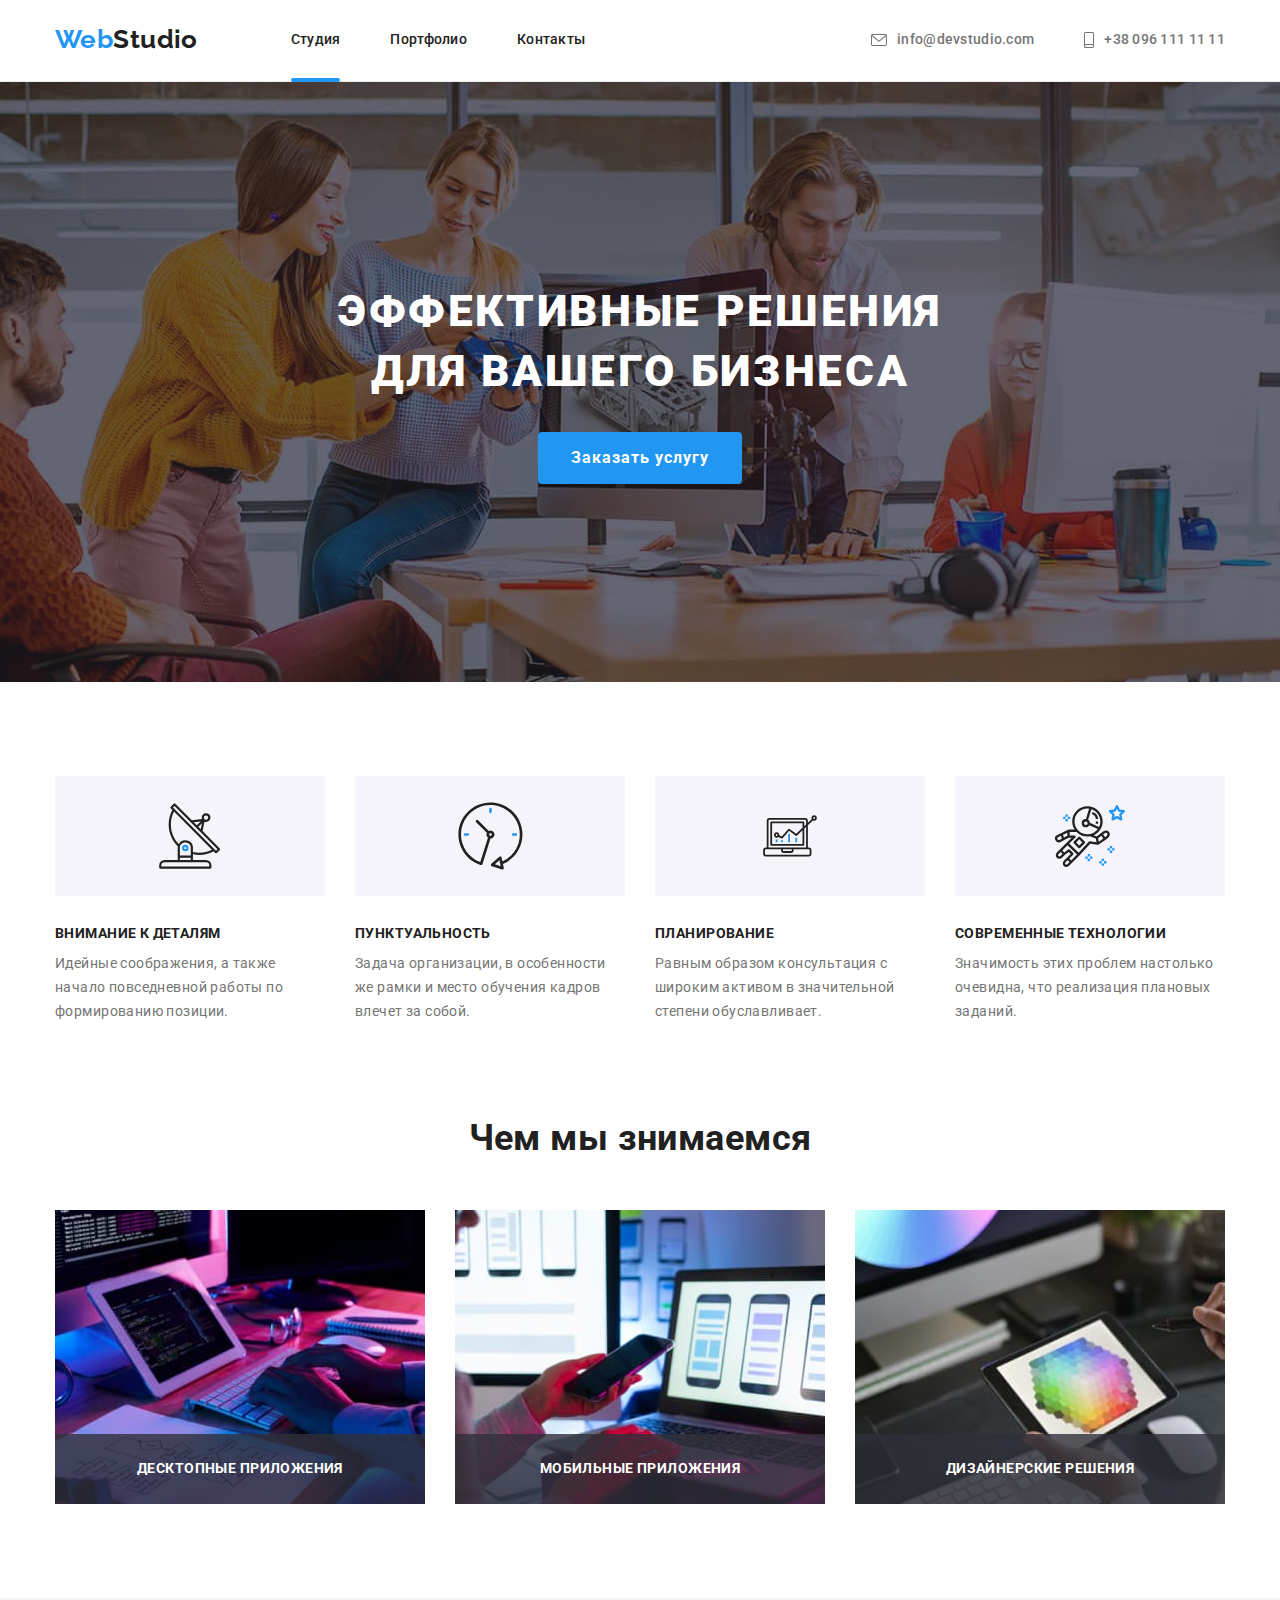
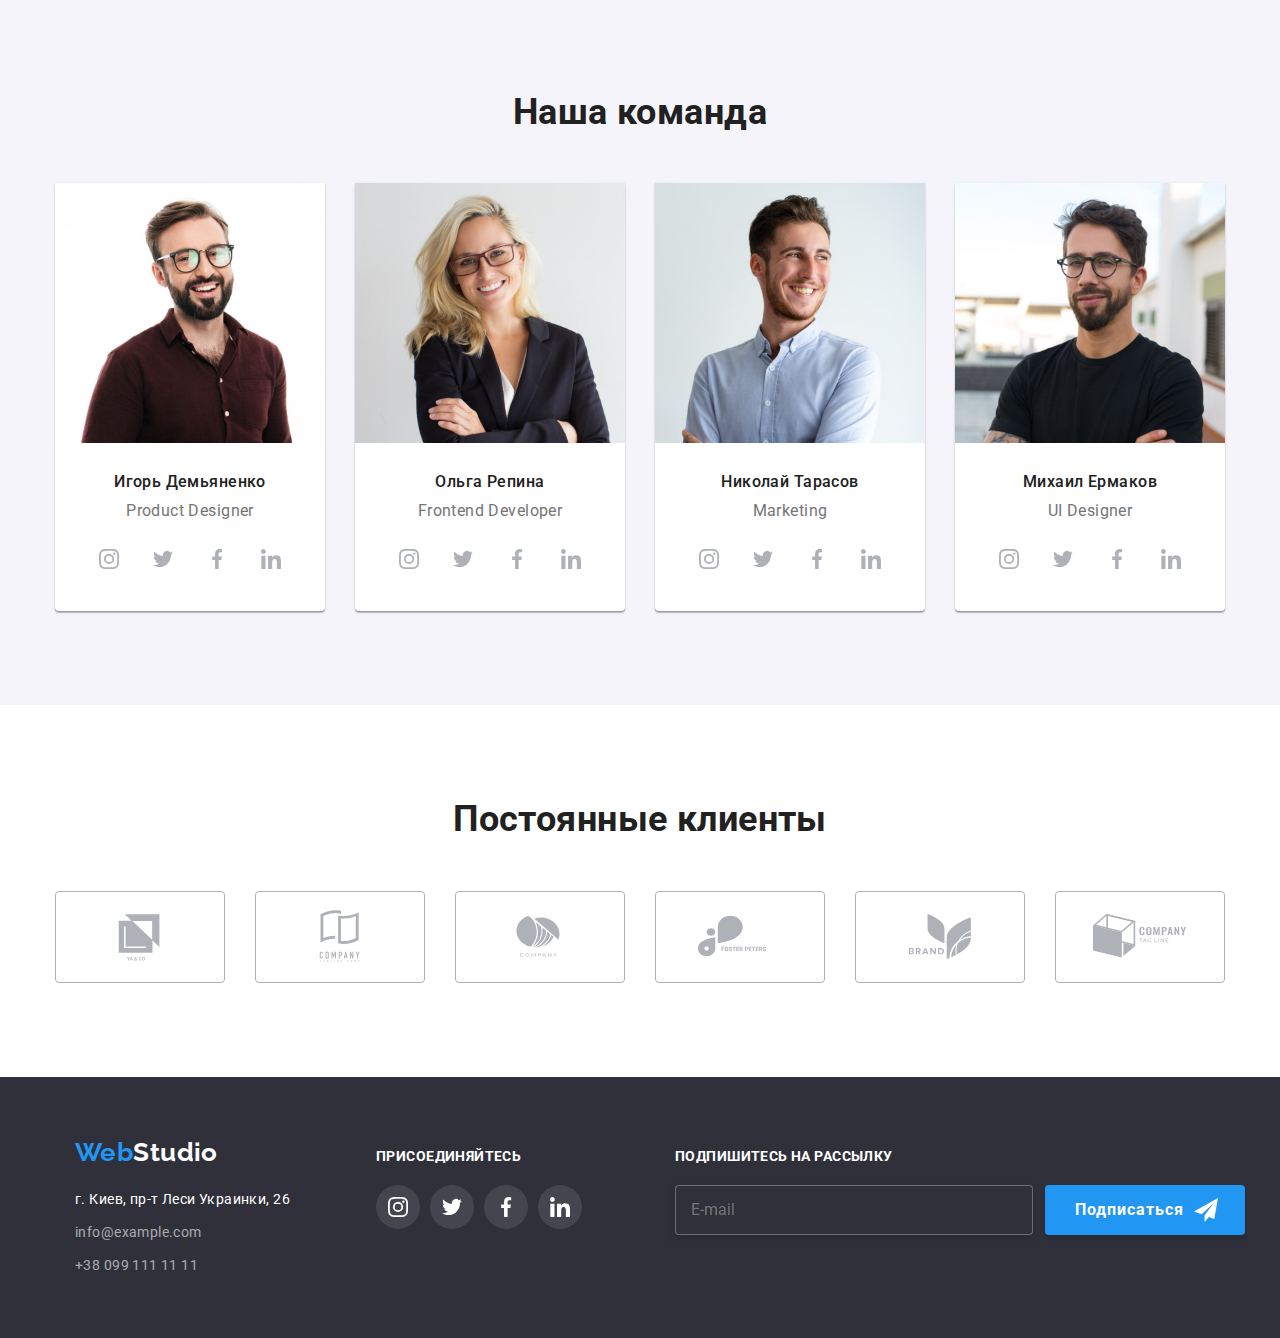
==== index.html @ 8de6686b "hw7" ====
<!DOCTYPE html>
<html lang="ru">
  <head>
    <meta charset="UTF-8" />
    <meta http-equiv="X-UA-Compatible" content="IE=edge" />
    <meta name="viewport" content="width=device-width, initial-scale=1.0" />
    <title>WebStudio</title>
    <link rel="preconnect" href="https://fonts.googleapis.com" />
    <link rel="preconnect" href="https://fonts.gstatic.com" crossorigin />
    <link
      href="https://fonts.googleapis.com/css2?family=Raleway:wght@700&family=Roboto:wght@400;500;700;900&display=swap"
      rel="stylesheet"
    />
    <link
      rel="stylesheet"
      href="https://cdnjs.cloudflare.com/ajax/libs/modern-normalize/1.1.0/modern-normalize.min.css"
    />
    <link rel="stylesheet" href="./css/styles.css" />
  </head>
  <body>
    <!--Header-->
    <header class="page-header">
      <!--Navigation section-->
      <div class="container nav">
        <nav class="main-nav">
          <a href="./index.html" class="header-logo"><span class="accent-logo">Web</span>Studio</a>

          <!--Menu of navigation-->
          <ul class="nav-section">
            <li class="item"><a href="" class="link current">Студия</a></li>
            <li class="item"><a href="./portfolio.html" class="link">Портфолио</a></li>
            <li class="item"><a href="" class="link">Контакты</a></li>
          </ul>
        </nav>

        <!--Contacts-->
        <ul class="contacts">
          <li class="item">
            <a href="mailto:info@devstudio.com" class="contact-email">
              <svg class="icon-envelope" width="16" height="12">
                <use href="./images/sprite.svg#icon-envelope"></use>
              </svg>
              info@devstudio.com
            </a>
          </li>
          <li class="item">
            <a href="tel:+380961111111" class="contact-phone">
              <svg class="icon-smartphone" width="10" height="16">
                <use href="./images/sprite.svg#icon-smartphone"></use>
              </svg>
              +38 096 111 11 11
            </a>
          </li>
        </ul>
      </div>
    </header>

    <!--Main section-->
    <main>
      <!-- Hero -->

      <section class="hero-section hero-overlay">
        <div class="container">
          <h1 class="hero-text">ЭФФЕКТИВНЫЕ РЕШЕНИЯ ДЛЯ ВАШЕГО БИЗНЕСА</h1>
          <button type="button" class="order" data-modal-open>Заказать услугу</button>
        </div>
      </section>

      <div class="backdrop is-hidden" data-modal>
        <div class="modal">
          <button class="button-close-modal" data-modal-close>
            <div class="icon-close-black">
              <svg width="11" height="11">
                <use href="./images/sprite.svg#icon-close-black"></use>
              </svg>
            </div>
          </button>

          <div>
            <p class="modal-tile">Оставьте свои данные, мы вам перезвоним</p>

            <form action="#" class="modal-form" autocomplete="off">
              <label class="form-field">
                <input class="form-input-modal" type="name" name="name" placeholder=" " required />
                <span class="form-text-modal">Имя</span>

                <span class="form-icon-modal">
                  <svg width="12" height="12">
                    <use href="./images/sprite.svg#icon-namemodal "></use>
                  </svg>
                </span>
              </label>

              <label class="form-field">
                <input class="form-input-modal" type="tel" name="tel" placeholder=" " required />
                <span class="form-text-modal">Телефон</span>
                <span class="form-icon-modal">
                  <svg width="13" height="13">
                    <use href="./images/sprite.svg#icon-phonemodal "></use>
                  </svg>
                </span>
              </label>

              <label class="form-field-email">
                <input
                  class="form-input-modal"
                  type="email"
                  name="email"
                  placeholder=" "
                  required
                />
                <span class="form-text-modal">Почта</span>
                <span class="form-icon-modal">
                  <svg width="15" height="12">
                    <use href="./images/sprite.svg#icon-emailmodal "></use>
                  </svg>
                </span>
              </label>

              <label class="textarea-comment-label">
                Комментарий
                <textarea
                  class="comment-modal"
                  name="comment"
                  rows="10"
                  placeholder="Введите текст"
                ></textarea>
              </label>

              <label class="checkbox-label">
                <input
                  type="checkbox"
                  name="user-agreement"
                  value="user-agreement"
                  class="checkbox-modal"
                />
                <span class="checkbox-icon"></span>

                Соглашаюсь с рассылкой и принимаю
                <a href="#" class="user-agreement"> Условия договора </a>
              </label>

              <button type="submit" class="button-modal">
                <span>Отправить</span>
              </button>

              <script>
                let button = document.querySelector('.button-modal');

                button.onmousemove = e => {
                  let x = e.pageX - e.target.offsetLeft;
                  let y = e.pageY - e.target.offsetTop;

                  button.style.setProperty('--x', x + 'px');
                  button.style.setProperty('--y', y + 'px');
                };
              </script>
            </form>
          </div>
        </div>
      </div>

      <!--Features-->

      <section class="features section">
        <div class="container">
          <!--Через сss скрыт заголовок этой секции-->
          <h2 class="visually-hidden">Наши преимущества</h2>

          <ul class="features-list">
            <li class="list-item">
              <div class="icon-box antenna">
                <svg width="65.32" height="70">
                  <use href="./images/sprite.svg#icon-antenna"></use>
                </svg>
              </div>

              <h3 class="features-title">ВНИМАНИЕ К ДЕТАЛЯМ</h3>
              <p class="features-text">
                Идейные соображения, а также начало повседневной работы по формированию позиции.
              </p>
            </li>
            <li class="list-item">
              <div class="icon-box clock">
                <svg width="66.96" height="70">
                  <use href="./images/sprite.svg#icon-clock"></use>
                </svg>
              </div>

              <h3 class="features-title">ПУНКТУАЛЬНОСТЬ</h3>
              <p class="features-text">
                Задача организации, в особенности же рамки и место обучения кадров влечет за собой.
              </p>
            </li>
            <li class="list-item">
              <div class="icon-box diagram">
                <svg width="70" height="53.69">
                  <use href="./images/sprite.svg#icon-diagram"></use>
                </svg>
              </div>

              <h3 class="features-title">ПЛАНИРОВАНИЕ</h3>
              <p class="features-text">
                Равным образом консультация с широким активом в значительной степени обуславливает.
              </p>
            </li>
            <li class="list-item t">
              <div class="icon-box astronaut">
                <svg width="70" height="70">
                  <use href="./images/sprite.svg#icon-astronaut"></use>
                </svg>
              </div>

              <h3 class="features-title">СОВРЕМЕННЫЕ ТЕХНОЛОГИИ</h3>
              <p class="features-text">
                Значимость этих проблем настолько очевидна, что реализация плановых заданий.
              </p>
            </li>
          </ul>
        </div>
      </section>

      <!--Our duties-->
      <section class="duties section">
        <div class="container">
          <h2 class="duties-title">Чем мы знимаемся</h2>

          <!--Photos of duties-->
          <ul class="duties-image">
            <li class="image-item">
              <div class="image-item-position">
                <img
                  src="./images/img-1.jpg"
                  alt="Планшет, техническое задание, разработка в соответствии с заданием"
                  width="370"
                  height="294"
                />

                <div class="image-description">
                  <p>Десктопные приложения</p>
                </div>
              </div>
            </li>

            <li class="image-item">
              <div class="image-item-position">
                <img
                  src="./images/img-2.jpg"
                  alt="Телефон, ноутбук, эскизы, оптимизация под мобильное приложение"
                  width="370"
                  height="294"
                />

                <div class="image-description">
                  <p>Мобильные приложения</p>
                </div>
              </div>
            </li>

            <li class="image-item">
              <div class="image-item-position">
                <img
                  src="./images/img-3.jpg"
                  alt="Планшет, палитра цветов, выбор оттенка "
                  width="370"
                  height="294"
                />

                <div class="image-description">
                  <p>Дизайнерские решения</p>
                </div>
              </div>
            </li>
          </ul>
        </div>
      </section>

      <!--Team-->
      <section class="team section">
        <div class="container">
          <h2 class="our-team">Наша команда</h2>

          <!--Photos of our team-->
          <ul class="team-photos">
            <li class="portrait-item">
              <img
                src="./images/img-1.1.jpg"
                alt="Мужчина в имиджевых очках с бородой, улыбается"
                width="270"
                height="260"
                class="portrait-img"
              />
              <div class="team-box">
                <h3 class="team-name">Игорь Демьяненко</h3>
                <p class="team-job" lang="en">Product Designer</p>

                <ul class="list-social-link">
                  <li class="list-icon">
                    <a
                      class="link-icon"
                      href="https://www.instagram.com/"
                      target="_blank"
                      rel="noreferrer noopener"
                    >
                      <svg class="icon-instagram" width="20" height="20">
                        <use href="./images/sprite.svg#icon-instagram"></use>
                      </svg>
                    </a>
                  </li>
                  <li class="list-icon">
                    <a
                      class="link-icon"
                      href="https://twitter.com/"
                      target="_blank"
                      rel="noreferrer noopener"
                    >
                      <svg class="icon-twitter" width="20" height="20">
                        <use href="./images/sprite.svg#icon-twitter"></use>
                      </svg>
                    </a>
                  </li>
                  <li class="list-icon">
                    <a
                      class="link-icon"
                      href="https://www.facebook.com/"
                      target="_blank"
                      rel="noreferrer noopener"
                    >
                      <svg class="icon-facebook" width="20" height="20">
                        <use href="./images/sprite.svg#icon-facebook"></use>
                      </svg>
                    </a>
                  </li>
                  <li class="list-icon">
                    <a
                      class="link-icon"
                      href="https://www.linkedin.com/"
                      target="_blank"
                      rel="noreferrer noopener"
                    >
                      <svg class="icon-linkedin" width="20" height="20">
                        <use href="./images/sprite.svg#icon-linkedin"></use>
                      </svg>
                    </a>
                  </li>
                </ul>
              </div>
            </li>

            <li class="portrait-item">
              <img
                src="./images/img-2.2.jpg"
                alt="Девушка в имиджевых очках, блондинка в деловом костюме, улыбается"
                width="270"
                height="260"
                class="portrait-img"
              />
              <div class="team-box">
                <h3 class="team-name">Ольга Репина</h3>
                <p class="team-job" lang="en">Frontend Developer</p>

                <ul class="list-social-link">
                  <li class="list-icon">
                    <a
                      class="link-icon instagram"
                      href="https://www.instagram.com/"
                      target="_blank"
                      rel="noreferrer noopener"
                    >
                      <svg class="icon-instagram" width="20" height="20">
                        <use href="./images/sprite.svg#icon-instagram"></use>
                      </svg>
                    </a>
                  </li>
                  <li class="list-icon">
                    <a
                      class="link-icon twitter"
                      href="https://twitter.com/"
                      target="_blank"
                      rel="noreferrer noopener"
                    >
                      <svg class="icon-twitter" width="20" height="20">
                        <use href="./images/sprite.svg#icon-twitter"></use>
                      </svg>
                    </a>
                  </li>
                  <li class="list-icon">
                    <a
                      class="link-icon facebook"
                      href="https://www.facebook.com/"
                      target="_blank"
                      rel="noreferrer noopener"
                    >
                      <svg class="icon-facebook" width="20" height="20">
                        <use href="./images/sprite.svg#icon-facebook"></use>
                      </svg>
                    </a>
                  </li>
                  <li class="list-icon">
                    <a
                      class="link-icon linkedin"
                      href="https://www.linkedin.com/"
                      target="_blank"
                      rel="noreferrer noopener"
                    >
                      <svg class="icon-linkedin" width="20" height="20">
                        <use href="./images/sprite.svg#icon-linkedin"></use>
                      </svg>
                    </a>
                  </li>
                </ul>
              </div>
            </li>
            <li class="portrait-item">
              <img
                src="./images/img-3.3.jpg"
                alt="Мужчина в рубашке небесного цвета с улыбкой"
                width="270"
                height="260"
                class="portrait-img"
              />
              <div class="team-box">
                <h3 class="team-name">Николай Тарасов</h3>
                <p class="team-job" lang="en">Marketing</p>

                <ul class="list-social-link">
                  <li class="list-icon">
                    <a
                      class="link-icon instagram"
                      href="https://www.instagram.com/"
                      target="_blank"
                      rel="noreferrer noopener"
                    >
                      <svg class="icon-instagram" width="20" height="20">
                        <use href="./images/sprite.svg#icon-instagram"></use>
                      </svg>
                    </a>
                  </li>
                  <li class="list-icon">
                    <a
                      class="link-icon twitter"
                      href="https://twitter.com/"
                      target="_blank"
                      rel="noreferrer noopener"
                    >
                      <svg class="icon-twitter" width="20" height="20">
                        <use href="./images/sprite.svg#icon-twitter"></use>
                      </svg>
                    </a>
                  </li>
                  <li class="list-icon">
                    <a
                      class="link-icon facebook"
                      href="https://www.facebook.com/"
                      target="_blank"
                      rel="noreferrer noopener"
                    >
                      <svg class="icon-facebook" width="20" height="20">
                        <use href="./images/sprite.svg#icon-facebook"></use>
                      </svg>
                    </a>
                  </li>
                  <li class="list-icon">
                    <a
                      class="link-icon linkedin"
                      href="https://www.linkedin.com/"
                      target="_blank"
                      rel="noreferrer noopener"
                    >
                      <svg class="icon-linkedin" width="20" height="20">
                        <use href="./images/sprite.svg#icon-linkedin"></use>
                      </svg>
                    </a>
                  </li>
                </ul>
              </div>
            </li>
            <li class="portrait-item">
              <img
                src="./images/img-4.4.jpg"
                alt="Мужчина в черной футболке с коротко стриженной бородой"
                width="270"
                height="260"
                class="portrait-img"
              />
              <div class="team-box">
                <h3 class="team-name">Михаил Ермаков</h3>
                <p class="team-job" lang="en">UI Designer</p>

                <ul class="list-social-link">
                  <li class="list-icon">
                    <a
                      class="link-icon instagram"
                      href="https://www.instagram.com/"
                      target="_blank"
                      rel="noreferrer noopener"
                    >
                      <svg class="icon-instagram" width="20" height="20">
                        <use href="./images/sprite.svg#icon-instagram"></use>
                      </svg>
                    </a>
                  </li>
                  <li class="list-icon">
                    <a
                      class="link-icon twitter"
                      href="https://twitter.com/"
                      target="_blank"
                      rel="noreferrer noopener"
                    >
                      <svg class="icon-twitter" width="20" height="20">
                        <use href="./images/sprite.svg#icon-twitter"></use>
                      </svg>
                    </a>
                  </li>
                  <li class="list-icon">
                    <a
                      class="link-icon facebook"
                      href="https://www.facebook.com/"
                      target="_blank"
                      rel="noreferrer noopener"
                    >
                      <svg class="icon-facebook" width="20" height="20">
                        <use href="./images/sprite.svg#icon-facebook"></use>
                      </svg>
                    </a>
                  </li>

                  <li class="list-icon">
                    <a
                      class="link-icon linkedin"
                      href="https://www.linkedin.com/"
                      target="_blank"
                      rel="noreferrer noopener"
                    >
                      <svg class="icon-linkedin" width="20" height="20">
                        <use href="./images/sprite.svg#icon-linkedin"></use>
                      </svg>
                    </a>
                  </li>
                </ul>
              </div>
            </li>
          </ul>
        </div>
      </section>

      <section class="section">
        <div class="container">
          <h3 class="regular-customers">Постоянные клиенты</h3>

          <ul class="icon-customers">
            <li class="icon-item">
              <a href="" class="icon-logo-link">
                <svg class="icon-logo">
                  <use href="./images/sprite.svg#icon-Logo1"></use>
                </svg>
              </a>
            </li>
            <li class="icon-item">
              <a href="" class="icon-logo-link">
                <svg class="icon-logo">
                  <use href="./images/sprite.svg#icon-Logo2"></use>
                </svg>
              </a>
            </li>
            <li class="icon-item">
              <a href="" class="icon-logo-link">
                <svg class="icon-logo">
                  <use href="./images/sprite.svg#icon-Logo3"></use>
                </svg>
              </a>
            </li>
            <li class="icon-item">
              <a href="" class="icon-logo-link">
                <svg class="icon-logo">
                  <use href="./images/sprite.svg#icon-Logo4"></use>
                </svg>
              </a>
            </li>
            <li class="icon-item">
              <a href="" class="icon-logo-link">
                <svg class="icon-logo">
                  <use href="./images/sprite.svg#icon-Logo5"></use>
                </svg>
              </a>
            </li>
            <li class="icon-item">
              <a href="" class="icon-logo-link">
                <svg class="icon-logo">
                  <use href="./images/sprite.svg#icon-Logo6"></use>
                </svg>
              </a>
            </li>
          </ul>
        </div>
      </section>
    </main>

    <!--Footer-->
    <footer class="footer">
      <div class="container footer-container">
        <div class="footer-box">
          <a href="./index.html" class="footer-logo"> <span class="accent-logo">Web</span>Studio</a>
          <address class="address">
            <ul class="footer-contacts">
              <li class="contacts-item">
                <a
                  href="https://goo.gl/maps/4b7uez3o3h5r4u1Y7"
                  class="geoposition"
                  target="_blank"
                  rel="noopener norederrer"
                >
                  г. Киев, пр-т Леси Украинки, 26
                </a>
              </li>
              <li class="contacts-item">
                <a href="mailto:info@example.com" class="footer-email">info@example.com</a>
              </li>
              <li class="contacts-item">
                <a href="tel:+380991111111" class="footer-phone">+38 099 111 11 11</a>
              </li>
            </ul>
          </address>
        </div>
        <div class="join-us-box">
          <p class="join-us-text">ПРИСОЕДИНЯЙТЕСЬ</p>

          <ul class="icon-footer-social">
            <li class="icon-footer">
              <a
                class="icon-footer-link"
                href="https://www.instagram.com/"
                target="_blank"
                rel="noreferrer noopener"
              >
                <svg class="" width="20" height="20">
                  <use href="./images/sprite.svg#icon-instagram"></use>
                </svg>
              </a>
            </li>
            <li class="icon-footer">
              <a
                class="icon-footer-link"
                href="https://twitter.com/"
                target="_blank"
                rel="noreferrer noopener"
              >
                <svg class="icon-twitter" width="20" height="20">
                  <use href="./images/sprite.svg#icon-twitter"></use>
                </svg>
              </a>
            </li>
            <li class="icon-footer">
              <a
                class="icon-footer-link"
                href="https://www.facebook.com/"
                target="_blank"
                rel="noreferrer noopener"
              >
                <svg class="icon-facebook" width="20" height="20">
                  <use href="./images/sprite.svg#icon-facebook"></use>
                </svg>
              </a>
            </li>
            <li class="icon-footer">
              <a
                class="icon-footer-link"
                href="https://www.linkedin.com/"
                target="_blank"
                rel="noreferrer noopener"
              >
                <svg class="" width="20" height="20">
                  <use href="./images/sprite.svg#icon-linkedin"></use>
                </svg>
              </a>
            </li>
          </ul>
        </div>

        <div class="subcribe-box">
          <p class="subcribe-text">Подпишитесь на рассылку</p>
          <form class="subcribe-form" autocomplete="off">
            <input
              class="subscribe-input"
              type="email"
              name="subscribe"
              placeholder="E-mail"
              required
            />
            <button type="submit" class="submit-subscribe-btn">
              Подписаться
              <svg class="icon-send" width="24" height="24">
                <use href="./images/sprite.svg#icon-send"></use>
              </svg>
            </button>
          </form>
        </div>
      </div>
    </footer>
    <script>
      const { height: pageHeaderHeight } = document
        .querySelector('.page-header')
        .getBoundingClientRect();

      document.body.style.paddingTop = `${pageHeaderHeight}px`;
    </script>
    <script src="./js/modal.js"></script>

    <!-- --------------- ----------------------- ----------------------------- ----------------------- -->
    <script>
      (() => {
        document.querySelector('.subcribe-form').addEventListener('submit', e => {
          e.preventDefault();

          new FormData(e.currentTarget).forEach((value, name) => console.log(`${name}: ${value}`));
          e.currentTarget.reset();
        });
      })();
    </script>
  </body>
</html>
---- css/styles.css ----
:root {
  --primary-text-color: #757575;
  --title-text-color: #212121;
  --accent-color: #2196f3;
  --bcg-list-color: #ffffff;
  --bcg-section-color: #2f303a;
  --bcg-second-section-color: #f5f4fa;

  --transition-timing-function: cubic-bezier(0.4, 0, 0.2, 1);
}

html {
  box-sizing: border-box;
}
*,
*::before,
*::after {
  box-sizing: inherit;
}
h1.h2,
h3,
h4,
h5,
p,
ul {
  padding: 0;
  margin: 0;
}
img {
  display: block;
  max-width: 100%;
  height: auto;
}

.page-header {
  position: fixed;

  width: 100%;
  height: 82px;
  top: 0px;
  left: 50%;
  transform: translate(-50%);
  z-index: 1;

  border-bottom: 1px solid #ececec;
  background-color: var(--bcg-list-color);
}
/* ------Container---------- */
.container {
  width: 1200px;
  padding-left: 15px;
  padding-right: 15px;
  margin-left: auto;
  margin-right: auto;
}
.section {
  padding-top: 94px;
  padding-bottom: 94px;
}
body {
  font-family: Roboto, sans-serif;
  color: var(--primary-text-color);
  background-color: va(--bcg-listr-color);
  font-weight: 400;
  font-size: 14px;
  line-height: 1.71;
  letter-spacing: 0.03em;
}
ul {
  list-style: none;
}
a {
  text-decoration: none;
}
/* -----------------------Hidden--------------------------- */
.visually-hidden {
  position: absolute;
  white-space: nowrap;
  width: 1px;
  height: 1px;
  overflow: hidden;
  border: 0;
  padding: 0;
  clip: rect(0 0 0 0);
  clip-path: inset(50%);
  margin: -1px;
}
/* -----------------------Header---------------------------  */
/* logo */
.header-logo {
  font-family: Raleway, sans-serif;
  display: block;
  color: var(--title-text-color);
  font-weight: bold;
  font-size: 26px;
  line-height: 1.19;

  padding-top: 24px;
  padding-bottom: 25px;

  transition: color 250ms var(--transition-timing-function);
}
.accent-logo {
  color: var(--accent-color);
}
.header-logo:hover,
.header-logo:focus,
.header-logo:active {
  color: var(--accent-color);
}
/* Menu of navigation */

.nav {
  display: flex;
  align-items: center;
}
.main-nav {
  display: flex;
}
.nav-section {
  display: flex;
  align-items: center;

  margin-left: 93px;
}

.item + .item {
  margin-left: 50px;
}

.link {
  display: block;
  width: 100%;

  padding-top: 32px;
  padding-bottom: 32px;

  color: var(--title-text-color);
  font-weight: 500;
  line-height: 1.14;
  letter-spacing: 0.02em;

  transition: color 250ms var(--transition-timing-function);
}

.link:hover,
.link:focus,
.link:active {
  color: var(--accent-color);
}

.item {
  position: relative;
}

.link:after,
.link:after {
  content: '';
  position: absolute;
  bottom: -2px;
  left: 0;

  width: 100%;
  height: 4px;

  border-radius: 2px;

  transform: scaleX(0);
  transition: background-color 250ms var(--transition-timing-function),
    transform 250ms var(--transition-timing-function);
}

.link:hover:after,
.link:focus:after {
  background-color: var(--accent-color);
  opacity: 1;
  transform: scaleX(1);
}

.link.current:after {
  position: absolute;
  content: '';
  bottom: -2px;
  left: 0;

  transform: scale(1);

  width: 100%;
  height: 4px;
  background-color: var(--accent-color);
  border-radius: 2px;
}

/* -------------------------Contacts---------------- */
.contacts {
  display: flex;
  margin-left: auto;
}

.contact-email,
.contact-phone {
  display: inline-flex;
  align-items: center;

  padding-top: 32px;
  padding-bottom: 32px;

  color: inherit;
  font-weight: 500;
  line-height: 1.14;
  letter-spacing: 0.02em;

  transition: color 250ms var(--transition-timing-function);
}
.contact-email:hover,
.contact-email:focus,
.contact-email:active {
  color: var(--accent-color);
}
.contact-phone:hover,
.contact-phone:focus,
.contact-phone:active {
  color: var(--accent-color);
}
/* -----------------contacts icons------------------------ */
.icon-envelope,
.icon-smartphone {
  fill: #757575;
  margin-right: 10px;

  transition: fill 250ms var(--transition-timing-function);
}

.contact-email:hover .icon-envelope,
.contact-email:focus .icon-envelope,
.contact-phone:hover .icon-smartphone,
.contact-phone:focus .icon-smartphone {
  fill: var(--accent-color);
}

/* .icon-envelope:hover {
  fill: var(--accent-color);
} *
/* .contact-email,
.contact-phone {
  display: inline-flex;
  align-items: center;
}
.contact-email::before {
  content: '';

  width: 16px;
  height: 12px;

  margin-right: 10px;

  background-repeat: no-repeat;
  background-image: url('../images/envelope.svg');
  background-size: contain;
}

.contact-phone::before {
  content: '';

  width: 10px;
  height: 16px;
  margin-right: 10px;

  background-image: url('../images/smartphone.svg');
  background-repeat: no-repeat; */

/* --------------------------------------------------- */

/* ------------------Main--------------------- */
/* Hero */

.hero-section {
  text-align: center;
  padding: 200px 0 200px 0;

  background-color: var(--bcg-section-color);
}

.hero-overlay {
  max-width: 1600px;
  max-height: 600px;

  margin-left: auto;
  margin-right: auto;

  background-image: linear-gradient(to right, rgba(47, 48, 58, 0.4), rgba(47, 48, 58, 0.4)),
    url('../images/hero.jpg');
  background-size: cover;
  background-position: center;
  background-repeat: no-repeat;
}

.hero-text {
  color: #ffffff;
  width: 696px;
  font-weight: 900;
  font-size: 44px;
  line-height: 1.36;

  margin-top: 0px;
  margin-bottom: 30px;
  margin-right: auto;
  margin-left: auto;

  letter-spacing: 0.06em;
  text-transform: uppercase;
}

/* ------------Button--------------- */
button {
  display: inline-block;
  font-family: inherit;

  cursor: pointer;

  border-radius: 4px;
  border: 1px solid transparent;
}
/* Заказать услугу */

.order {
  display: inline-block;
  text-align: center;
  color: #ffffff;
  background-color: var(--accent-color);

  font-weight: 700;
  font-size: 16px;
  line-height: 1.87;

  align-items: center;
  text-align: center;
  letter-spacing: 0.06em;
  padding: 10px 32px 10px 32px;

  border-radius: 4px;

  transition: box-shadow 250ms var(--transition-timing-function);
}

.order:hover,
.order:focus,
.order:active {
  box-shadow: 0px 4px 4px rgba(0, 0, 0, 0.15);
}

/* -------modal------- */
.backdrop {
  position: fixed;
  top: 0;
  left: 0;

  width: 100%;
  height: 100%;
  z-index: 1;

  background-color: rgba(0, 0, 0, 0.2);

  opacity: 1;
  transition: opacity 250ms var(--transition-timing-function);
}

.backdrop.is-hidden {
  opacity: 0;
  pointer-events: none;
}

.backdrop.is-hidden .modal {
  transform: translate(-50%, -50%) scale(1.5) rotate(-90deg);
}

.modal {
  position: absolute;
  top: 50%;
  left: 50%;

  min-width: 528px;
  min-height: 581px;
  padding: 40px;

  background-color: #fff;
  box-shadow: 0px 1px 3px rgba(0, 0, 0, 0.12), 0px 1px 1px rgba(0, 0, 0, 0.14),
    0px 2px 1px rgba(0, 0, 0, 0.2);
  border-radius: 4px;

  transform: scale(1) translate(-50%, -50%) rotate(0);
  transition: transform 250ms var(--transition-timing-function);
}

.button-close-modal {
  position: absolute;
  right: 8px;
  top: 8px;

  width: 30px;
  height: 30px;

  display: flex;
  justify-content: center;
  align-items: center;

  background-color: #fff;

  border: 1px solid rgba(0, 0, 0, 0.1);
  border-radius: 50%;
  transition: fill 250ms var(--transition-timing-function);
}

.button-close-modal:hover,
.button-close-modal:focus {
  fill: var(--accent-color);
}

.icon-close-black {
  width: 18px;
  height: 18px;

  display: flex;
  justify-content: center;
  align-items: center;

  padding: 0;
  margin: 0;
}

/* ----------------Features----------------- */
.features {
  padding-bottom: 0;
}

.features-list {
  display: flex;

  margin-top: 0;
  padding-left: 0;
}

.features-list .list-item {
  width: 270px;
}

/* --------------------icon-box------------------------ */
.icon-box {
  display: flex;
  justify-content: center;
  align-items: center;
  background-color: var(--bcg-second-section-color);
  border-radius: 4px;
  margin-bottom: 30px;
}
.icon-box.antenna,
.icon-box.clock,
.icon-box.diagram,
.icon-box.astronaut {
  height: 120px;
}

/* .list-item::before {
  content: '';
  display: block;

  height: 120px;
  margin-bottom: 30px;
  border-radius: 4px;

  background-repeat: no-repeat;
  background-position: center;
  background-color: var(--bcg-second-section-color);
}
.icon-antenna::before {
  background-size: 70px 70px;
  background-image: url('../images/antenna.svg');
}
.icon-clock::before {
  background-size: 66.96px 70px;
  background-image: url('../images/clock.svg');
}
.icon-diagram::before {
  background-size: 70px 53.69px;
  background-image: url('../images/diagram.svg');
}
.icon-asronaut::before {
  background-size: 70px 70px;
  background-image: url('../images/astronaut.svg');
} */
/* ----------------------------------------------- */

.features-list .list-item:not(:last-child) {
  margin-right: 30px;
}
.features-title {
  color: var(--title-text-color);

  font-weight: bold;
  font-size: 14px;
  line-height: 1.14;

  margin-top: 0;
  margin-bottom: 10px;
}

/* Our duties */

.duties-title {
  color: var(--title-text-color);
  font-weight: bold;
  font-size: 36px;
  line-height: 1.16;
  text-align: center;

  margin-top: 0;
  margin-bottom: 50px;
}
.duties-image {
  display: flex;
  padding-left: 0;
}

.duties-item {
  align-items: center;
}

.image-item:not(:last-child) {
  margin-right: 30px;
}

.image-item-position {
  position: relative;
}

.image-description {
  position: absolute;
  bottom: 0;
  left: 0;

  display: flex;
  justify-content: center;
  align-items: center;

  color: #fff;
  font-weight: 700;
  width: 100%;
  min-height: 70px;
  line-height: 1.14;
  text-transform: uppercase;

  background-color: rgba(47, 48, 58, 0.8);
}

/* ----------------Team -----------------*/
.team {
  background-color: var(--bcg-second-section-color);
}

.portrait-item {
  background-color: #ffffff;
  width: 270px;

  box-shadow: 0px 1px 3px rgba(0, 0, 0, 0.12), 0px 1px 1px rgba(0, 0, 0, 0.14),
    0px 2px 1px rgba(0, 0, 0, 0.2);
  border-radius: 0px 0px 4px 4px;
}
.portrait-item:not(:last-child) {
  margin-right: 30px;
}

.our-team {
  color: var(--title-text-color);
  font-weight: bold;
  font-size: 36px;
  line-height: 1.16;
  text-align: center;

  margin-top: 0;
  margin-bottom: 50px;
}
.team-photos {
  display: flex;
  padding-left: 0;
}
/* .portrait-img {
  margin-bottom: 30px;
} */
.team-name {
  color: var(--title-text-color);
  font-weight: 500;
  font-size: 16px;
  line-height: 1.18;
  text-align: center;
  margin-bottom: 10px;
}
.team-job {
  font-size: 16px;
  line-height: 1.18;
  text-align: center;
}

.team-box {
  display: block;
  padding: 30px 32px;
}
/* ----------list-social-link------icon--- */

.list-social-link {
  display: flex;
  justify-content: center;

  margin-top: 16px;
}

.list-icon {
  display: flex;
  justify-content: center;
  align-items: center;

  max-width: 44px;
  max-height: 44px;
}

.list-icon:not(:last-child) {
  margin-right: 10px;
}

.link-icon {
  display: flex;
  fill: #afb1b8;

  padding: 12px;

  border-radius: 50%;
  transform: rotate(0);
  transition: background-color 250ms var(--transition-timing-function),
    fill 250ms var(--transition-timing-function), transform 250ms linear;
}

.link-icon:focus,
.link-icon:hover {
  background-color: var(--accent-color);

  fill: #ffffff;
  transform: rotate(1turn);
}

/* Footer */
footer {
  background-color: var(--bcg-section-color);

  padding: 60px 60px;
}

.footer-logo {
  display: block;
  font-family: Raleway, sans-serif;
  color: #ffffff;
  font-weight: bold;

  width: 231px;

  font-size: 26px;
  line-height: 1.19;
  margin-bottom: 20px;

  transition: color 250ms var(--transition-timing-function);
}

.footer-logo:hover,
.footer-logo:active,
.footer-logo:focus {
  color: var(--accent-color);
}

.footer-container {
  display: flex;
}

.footer-box {
  display: flex;
  flex-direction: column;
  width: 231px;
}

/* -----------join-us---------- */
.join-us-box {
  display: flex;
  flex-direction: column;

  width: 206px;
  margin-left: 70px;
  margin-right: 93px;
}

.join-us-text {
  color: #ffffff;
  font-weight: 700;

  font-size: 14px;
  line-height: 1.14;
  letter-spacing: inherit;
  text-transform: uppercase;

  margin-top: 12px;
}
/* --------form-field-modal---------- */
.modal-form {
  padding: 0;
  margin: 0;
  width: 448px;
}

.modal-tile {
  color: var(--title-text-color);
  text-align: center;

  font-weight: 700;
  font-size: 20px;
  line-height: 1.15;
  margin-bottom: 30px;
}

.form-field {
  display: block;
  position: relative;

  margin-bottom: 28px;
}
.form-field-email {
  display: block;
  position: relative;

  margin-bottom: 10px;
}

.form-input-modal {
  width: 100%;
  height: 40px;
  padding: 0 0 0 42px;
  cursor: pointer;
  border: 1px solid rgba(33, 33, 33, 0.2);
  border-radius: 4px;
  background-color: #fff;
}

.form-text-modal {
  position: absolute;
  top: 50%;
  left: 42px;

  cursor: pointer;

  font-size: 12px;
  line-height: 1.16;
  letter-spacing: 0.01em;

  transform: translateY(-50%);

  transition: transform 250ms var(--transition-timing-function);
}

.form-icon-modal {
  position: absolute;
  top: 50%;
  left: 15px;
  transform: translateY(-50%);

  cursor: pointer;

  display: flex;
  align-items: center;
  justify-content: center;

  width: 18px;
  height: 18px;
}

.form-field > .form-icon-modal,
.form-field-email > .form-icon-modal {
  transition: fill 250ms var(--transition-timing-function);
}

.form-field:focus-within > .form-icon-modal,
.form-field-email:focus-within > .form-icon-modal {
  fill: var(--accent-color);
}

.form-field:focus-within > .form-text-modal,
.form-field-email:focus-within > .form-text-modal,
.form-input-modal:not(:placeholder-shown) + .form-text-modal {
  transform: translateY(-37px) translateX(-42px);
}

.form-input-modal:not(:placeholder-shown) {
  cursor: auto;
}

.form-input-modal:focus {
  outline-color: var(--accent-color);
}

/* textarea-comment-label*/
.textarea-comment-label {
  display: block;

  font-size: 12px;
  line-height: 1.16;
  letter-spacing: 0.01em;
  margin-bottom: 20px;
}
.comment-modal {
  width: 100%;
  height: 120px;

  padding: 12px 16px;
  margin-top: 4px;
  resize: none;
  outline-color: var(--accent-color);

  border: 1px solid rgba(33, 33, 33, 0.2);
  border-radius: 4px;
}

.comment-modal::placeholder {
  color: rgba(117, 117, 117, 0.5);

  line-height: 1.14;
  letter-spacing: 0.01em;
}
/* checkbox-modal */
.checkbox-label {
  display: flex;
  justify-content: center;
  align-items: center;
}

.checkbox-icon {
  display: inline-block;

  width: 16px;
  height: 15px;

  margin-right: 6px;
  border: 2px solid var(--title-text-color);
  border-radius: 2px;
  transition: background-color 250ms var(--transition-timing-function),
    border 250ms var(--transition-timing-function);
}

.checkbox-modal:focus + .checkbox-icon {
  outline: 2px solid var(--title-text-color);
}

.checkbox-modal:checked + .checkbox-icon {
  background-color: var(--accent-color);
  border: 2px solid var(--accent-color);
  background-image: url('../images/icon-check.svg');
  background-size: contain;
  background-position: center;
  background-repeat: no-repeat;
  background-origin: border-box;
}
.checkbox-modal {
  position: absolute;
  white-space: nowrap;
  width: 1px;
  height: 1px;
  overflow: hidden;
  border: 0;
  padding: 0;
  clip: rect(0 0 0 0);
  clip-path: inset(50%);
  margin: -1px;
}
.user-agreement {
  text-decoration: underline;
  color: var(--accent-color);
}
.user-agreement {
  transition: color 250ms var(--transition-timing-function);
}
.user-agreement:active {
  color: var(--primary-text-color);
}
/* button-modal */

.button-modal {
  display: block;
  width: 200px;
  height: 50px;

  position: relative;
  overflow: hidden;

  color: #ffffff;
  font-weight: 700;
  font-size: 16px;
  line-height: 1.87;
  letter-spacing: 0.06em;
  text-align: center;

  padding: 0;
  margin-top: 30px;
  margin-left: auto;
  margin-right: auto;

  background-color: var(--accent-color);
  border-radius: 4px;
  transition: box-shadow 250ms var(--transition-timing-function);
}
.button-modal::after {
  content: '';
  position: absolute;
  /* top: var(--x);
  left: var(--y); */
  top: 0;
  left: 0;
  transform: translate(-50%, -50%);

  width: 0;
  height: 0;
  border-radius: 50%;
  z-index: 1;
  transition: width 1s ease, height 1s ease;
  background-color: rgba(80, 97, 155, 0.302);
  z-index: 1;
}

.button-modal:hover:after {
  width: 500px;
  height: 500px;
}

.button-modal:hover,
.button-modal:focus,
.button-modal:active {
  box-shadow: 0px 4px 4px rgba(0, 0, 0, 0.15);
}

/* -----------subcribe-form------------ */

.subcribe-text {
  display: flex;
  width: 100%;
  color: #ffffff;
  font-weight: 700;
  line-height: 1.14;
  margin-top: 12px;

  text-transform: uppercase;
}
.subcribe-form {
  display: flex;
  justify-content: center;
  align-items: center;

  margin-top: 20px;
}

.subscribe-input {
  width: 358px;
  height: 50px;

  padding: 0;
  margin-right: 12px;
  padding-left: 15px;
  padding-right: 15px;

  color: #ffffff;
  font-size: 16px;
  line-height: 1.25;

  border: 1px solid rgba(255, 255, 255, 0.3);
  border-radius: 4px;
  filter: drop-shadow(0px 4px 4px rgba(0, 0, 0, 0.15));

  background-color: var(--bcg-section-color);
}

.subscribe-input::placeholder {
  display: flex;
  align-items: center;
  justify-content: center;
}

.subscribe-input:focus {
  outline: 1px solid var(--accent-color);
}

.submit-subscribe-btn {
  display: flex;
  align-items: center;
  text-align: center;
  width: 200px;
  height: 50px;

  padding: 10px 0;
  padding-left: 29px;

  color: #ffffff;
  font-weight: 700;
  font-size: 16px;
  line-height: 1.875;
  letter-spacing: 0.06em;

  background-color: var(--accent-color);
  box-shadow: 0px 4px 4px rgba(0, 0, 0, 0.15);
  border-radius: 4px;
}

.icon-send {
  display: flex;
  justify-content: center;
  align-items: center;

  margin-left: 10px;
  fill: #fff;

  transition: transform 250ms linear, fill 50ms linear;
}

.submit-subscribe-btn:hover .icon-send,
.submit-subscribe-btn:focus .icon-send {
  transform: scale(1.1) translateY(-45%) translateX(40%);
}
.submit-subscribe-btn:active .icon-send {
  fill: rgba(121, 158, 253, 0.837);
}
/* Footer contacts */
.contacts-item {
  display: block;
  margin-bottom: 9px;
}
.footer-contacts .contacts-item:last-child {
  margin-bottom: 0px;
}
.geoposition {
  display: inline-block;
  color: #ffffff;
  font-style: normal;

  transition: color 250ms var(--transition-timing-function);
}

.geoposition:hover,
.geoposition:active,
.geoposition:focus {
  color: var(--accent-color);
}

.footer-email,
.footer-phone {
  display: inline-block;
  font-style: normal;
  color: rgba(255, 255, 255, 0.6);

  transition: color 250ms var(--transition-timing-function);
}
.footer-email:hover,
.footer-email:active,
.footer-email:focus {
  color: var(--accent-color);
}

.footer-phone:hover,
.footer-phone:active,
.footer-phone:focus {
  color: var(--accent-color);
}

/* ---------------icon-footer--------- */
.icon-footer-social {
  display: inline-flex;
  justify-content: center;
  width: 206px;

  margin-top: 20px;
}

.icon-footer {
  display: flex;

  background-color: rgba(255, 255, 255, 0.1);
  border-radius: 50%;
}
.icon-footer:not(:last-child) {
  margin-right: 10px;
}

.icon-footer-link {
  display: flex;
  justify-content: center;
  align-items: center;

  width: 44px;
  height: 44px;

  fill: #ffffff;
  border-radius: 50%;

  transition: background-color 250ms var(--transition-timing-function);
}

.icon-footer-link:hover,
.icon-footer-link:focus {
  background-color: var(--accent-color);
}

/* PORTFOLIO */
/* Portfoio buttons */
.buttons-section {
  display: flex;
  justify-content: center;
  padding-left: 0;

  margin-bottom: 50px;
}

.filter:not(:last-child) {
  margin-right: 8px;
}

.button-portfolio {
  font-family: Roboto, sans-serif;
  font-weight: 500;
  font-size: 16px;
  line-height: 1.62;

  color: var(--title-text-color);
  background-color: #f5f4fa;

  text-align: center;

  padding: 6px 22px 6px 22px;
  border-radius: 4px;

  transition: background-color 250ms var(--transition-timing-function),
    color 250ms var(--transition-timing-function),
    box-shadow 250ms var(--transition-timing-function);
}
.button-portfolio:hover,
.button-portfolio:active,
.button-portfolio:focus {
  color: #ffffff;
  background-color: var(--accent-color);

  box-shadow: 0px 3px 1px rgba(0, 0, 0, 0.1), 0px 1px 2px rgba(0, 0, 0, 0.08),
    0px 2px 2px rgba(0, 0, 0, 0.12);
}

/* ------------Portfolio Photos-------------- */
.portfolio-photos {
  padding-left: 0;
  display: flex;
  flex-wrap: wrap;
}
.portfolio-item {
  width: calc((100% - 60px) / 3);
  background: #ffffff;

  margin-right: 30px;
  margin-bottom: 30px;

  transition: box-shadow 250ms var(--transition-timing-function);
}

.portfolio-item:hover,
.portfolio-item:focus {
  box-shadow: 0px 1px 1px rgba(0, 0, 0, 0.12), 0px 4px 4px rgba(0, 0, 0, 0.06),
    1px 4px 6px rgba(0, 0, 0, 0.16);
}

.portfolio-item:nth-child(3n) {
  margin-right: 0;
}
.portfolio-item:nth-last-child(-n + 3) {
  margin-bottom: 0;
}

/* -------BORDER PORTFOLIO-------- */
.border {
  background: #ffffff;
  border: 1px solid #eeeeee;
  box-sizing: border-box;

  padding: 20px 24px;
}

.border {
  border-top: none;
}
/* transition: color 250ms var(--transition-timing-function) 250ms
transition: background-color 250ms var(--transition-timing-function),
  color 250ms var(--transition-timing-function), box-shadow 250ms var(--transition-timing-function) */
/* ---------------Photos-portfolio------------------ */

.photo-link {
  color: var(--primary-text-color);

  transition: color 250ms var(--transition-timing-function);
}

.photo-link:hover,
.photo-link:focus,
.photo-link:active {
  color: var(--accent-color);
}

.portfolio-photos .photo-title {
  color: var(--title-text-color);
  font-weight: bold;
  font-size: 18px;
  line-height: 2;
  letter-spacing: 0.06em;

  margin: 0 0 4px;
}
.photo-text {
  font-size: 16px;
  line-height: 1.87;
}

.portfolio-image {
  position: relative;
  overflow: hidden;
}
/* ------overlay-portfolio------ */

.project-description-overlay {
  position: absolute;
  bottom: 0;
  left: 0;

  width: 100%;
  height: 100%;

  transform: translateY(101%);

  transition: transform 250ms var(--transition-timing-function),
    background-color 250ms var(--transition-timing-function);
}

.photo-link:hover .project-description-overlay,
.photo-link:focus .project-description-overlay {
  transform: translateY(0);

  background-color: rgba(33, 150, 243, 0.9);
}

.overlay-text {
  padding: 63px 24px;

  font-size: 18px;
  line-height: 1.55;
  color: #ffffff;
}

/*-------------regular-customers---------- */
.regular-customers {
  color: var(--title-text-color);
  font-weight: bold;
  font-size: 36px;
  line-height: 1.16;
  text-align: center;

  margin-top: 0;
  margin-bottom: 50px;
}

.icon-customers {
  display: flex;
  justify-content: center;
  align-items: center;
}

.icon-item {
  width: 170px;
  height: 92px;
}

.icon-logo-link {
  display: inline-flex;
  justify-content: center;
  align-items: center;

  width: 100%;
  height: 100%;

  border: 1px solid #afb1b8;
  border-radius: 4px;
  transition: border 250ms var(--transition-timing-function);
}
.icon-item .icon-logo-link {
  transform: scale(1);
  transition: transform 250ms var(--transition-timing-function),
    border 250ms var(--transition-timing-function);
}

.icon-item:hover .icon-logo-link,
.icon-item:focus-within .icon-logo-link {
  transform: scale(1.1);
  border: 1px solid var(--accent-color);
}

.icon-logo-link .icon-logo {
  transition: fill 250ms var(--transition-timing-function);
}
.icon-logo-link:hover .icon-logo,
.icon-logo-link:focus .icon-logo {
  fill: var(--accent-color);
}

.icon-logo {
  width: 106px;
  height: 60px;

  fill: #afb1b8;
}
.icon-item:not(:last-child) {
  margin-right: 30px;
}
/* -------test------- */
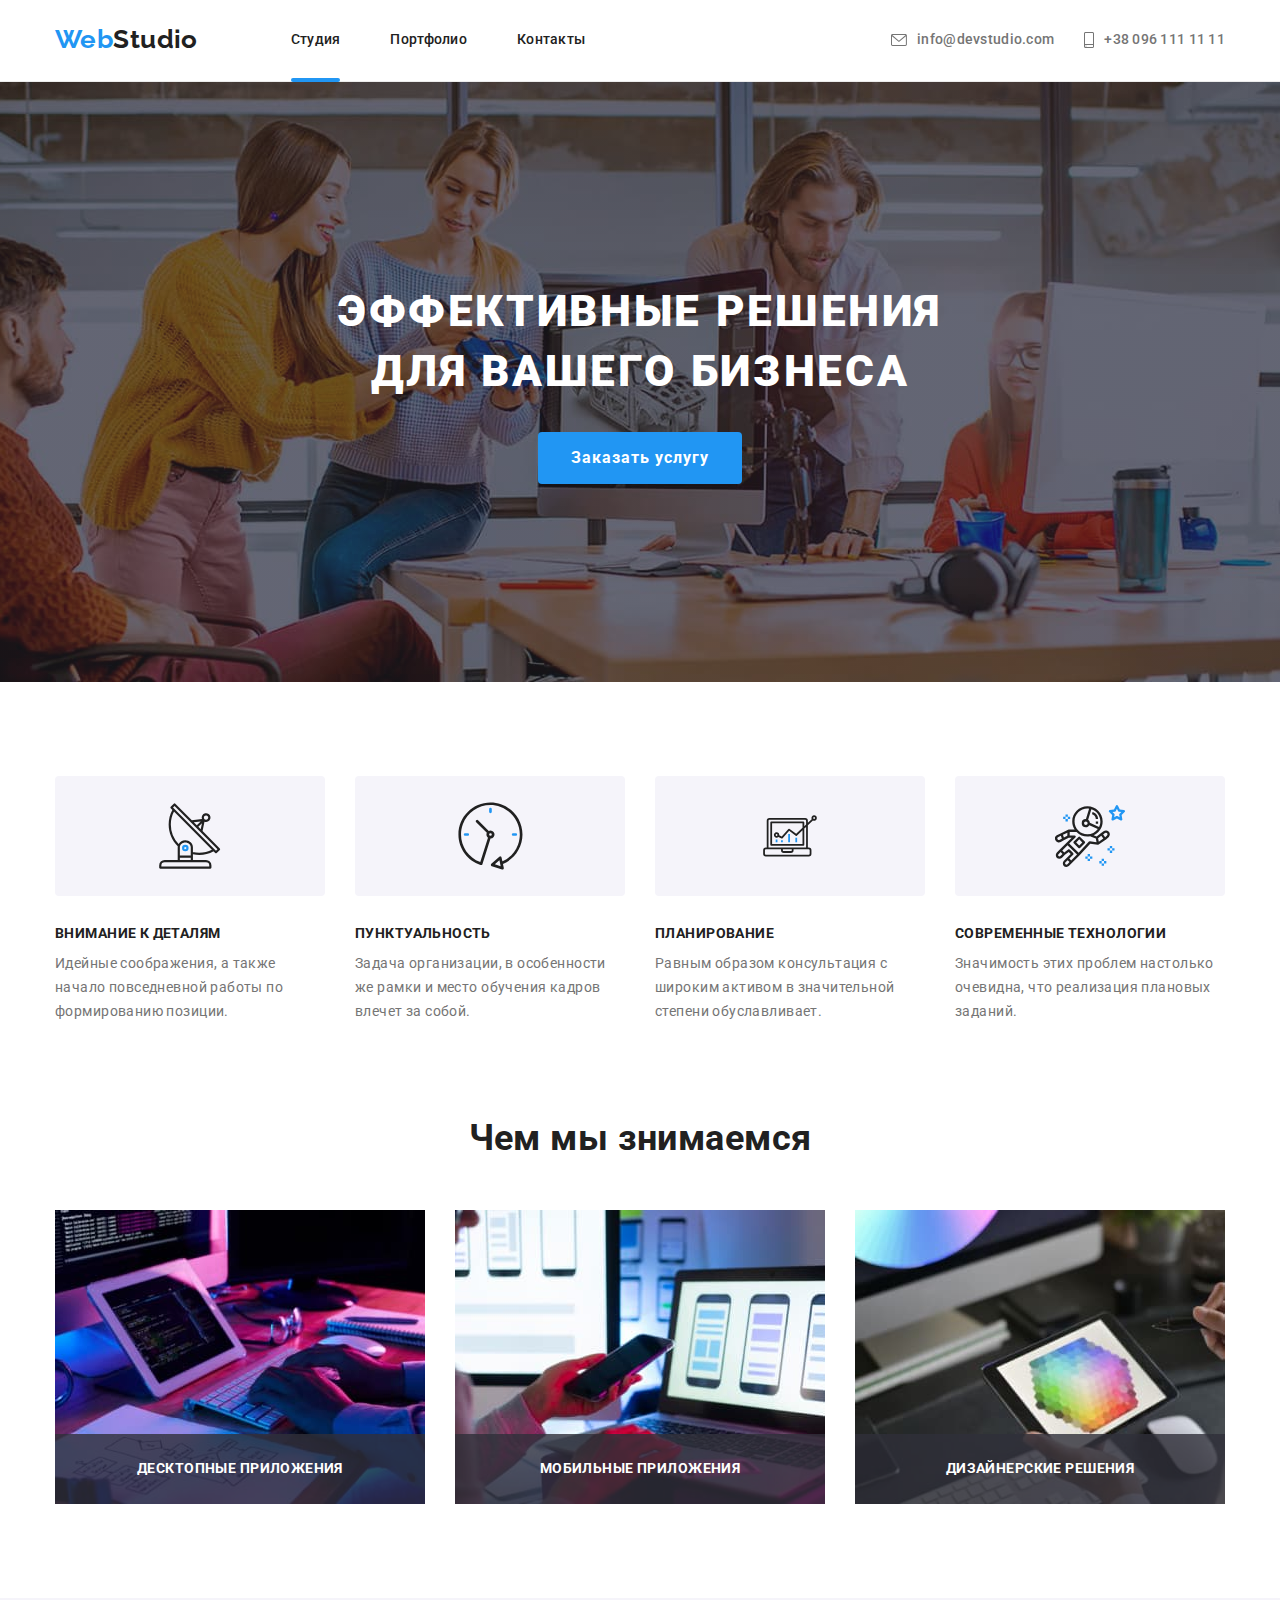
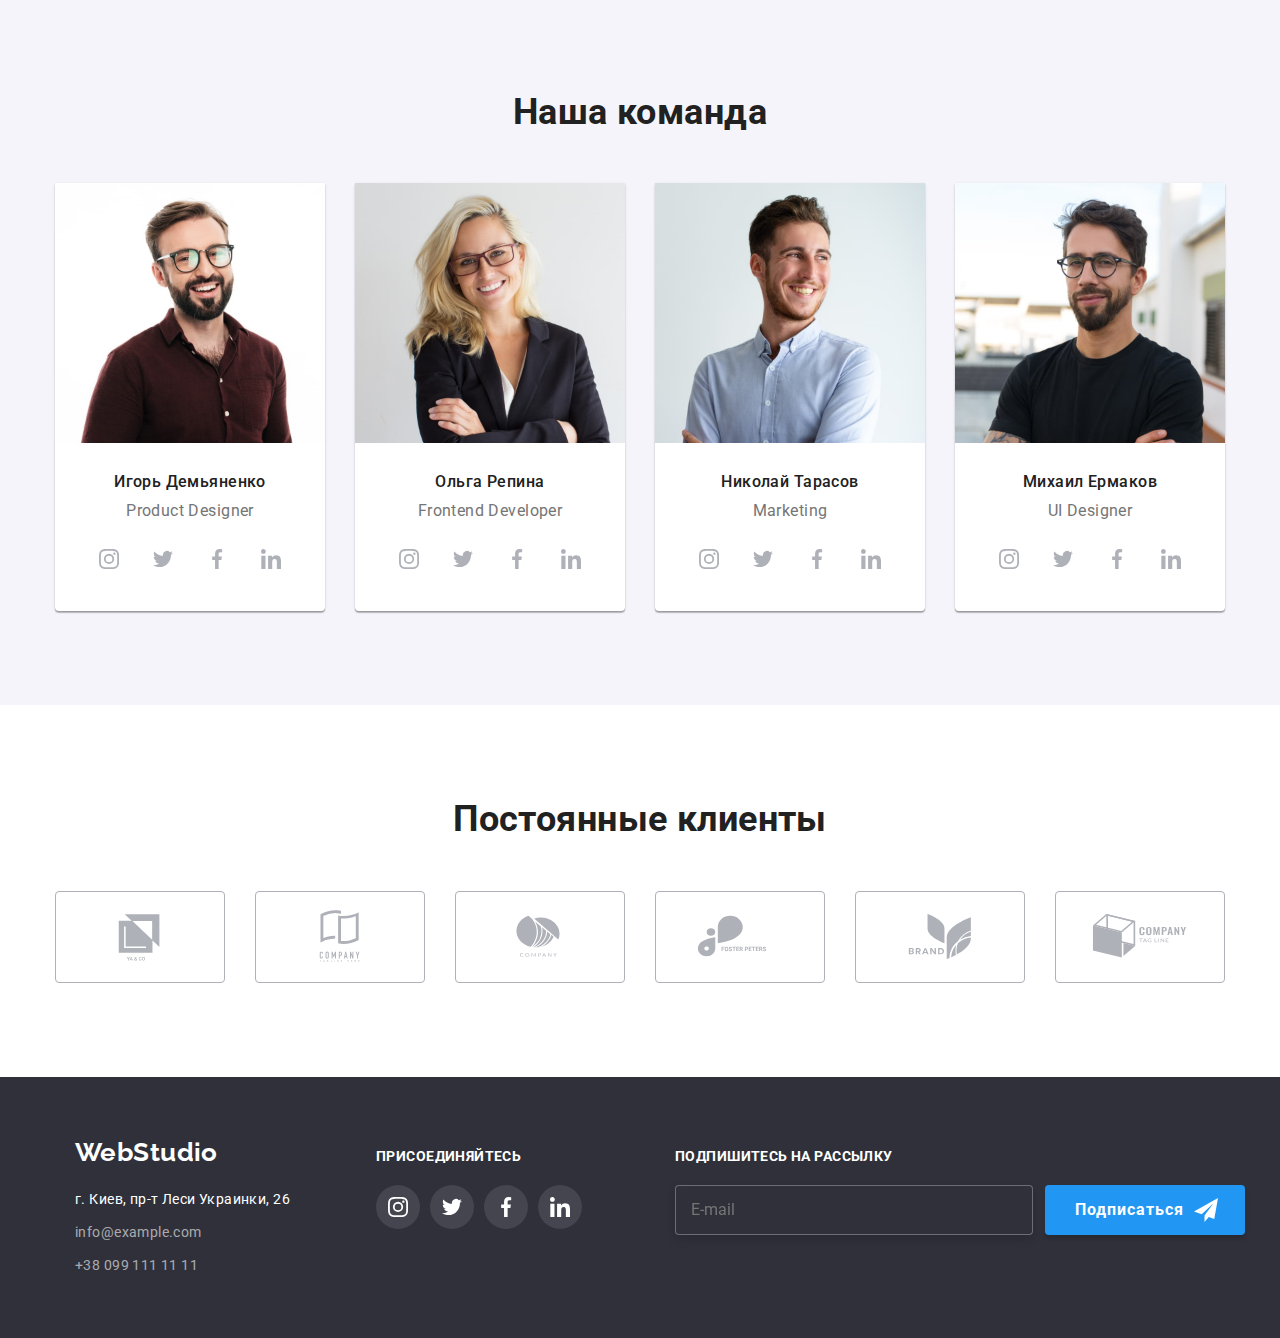
==== commit 8f735690: "HW -7" ====
--- a/index.html
+++ b/index.html
@@ -15,37 +15,43 @@
       rel="stylesheet"
       href="https://cdnjs.cloudflare.com/ajax/libs/modern-normalize/1.1.0/modern-normalize.min.css"
     />
-    <link rel="stylesheet" href="./css/styles.css" />
+    <link rel="stylesheet" href="./css/main.min.css" />
   </head>
   <body>
     <!--Header-->
     <header class="page-header">
       <!--Navigation section-->
-      <div class="container nav">
-        <nav class="main-nav">
-          <a href="./index.html" class="header-logo"><span class="accent-logo">Web</span>Studio</a>
+      <div class="container container-flex">
+        <nav class="navigation container-flex">
+          <a href="./index.html" class="header-logo header-logo--geometry"
+            ><span class="header-logo__accent">Web</span>Studio</a
+          >
 
           <!--Menu of navigation-->
-          <ul class="nav-section">
-            <li class="item"><a href="" class="link current">Студия</a></li>
-            <li class="item"><a href="./portfolio.html" class="link">Портфолио</a></li>
-            <li class="item"><a href="" class="link">Контакты</a></li>
+          <ul class="menue container-flex">
+            <li class="menue__item">
+              <a href="" class="menue__link link--geometry current">Студия</a>
+            </li>
+            <li class="menue__item">
+              <a href="./portfolio.html" class="menue__link link--geometry">Портфолио</a>
+            </li>
+            <li class="menue__item"><a href="" class="menue__link link--geometry">Контакты</a></li>
           </ul>
         </nav>
 
         <!--Contacts-->
-        <ul class="contacts">
-          <li class="item">
-            <a href="mailto:info@devstudio.com" class="contact-email">
-              <svg class="icon-envelope" width="16" height="12">
+        <ul class="contacts-header">
+          <li class="contacts-header__item">
+            <a href="mailto:info@devstudio.com" class="contacts-header__link link--geometry">
+              <svg class="contacts-header__icon" width="16" height="12">
                 <use href="./images/sprite.svg#icon-envelope"></use>
               </svg>
               info@devstudio.com
             </a>
           </li>
-          <li class="item">
-            <a href="tel:+380961111111" class="contact-phone">
-              <svg class="icon-smartphone" width="10" height="16">
+          <li class="contacts-header__item">
+            <a href="tel:+380961111111" class="contacts-header__link link--geometry">
+              <svg class="contacts-header__icon" width="10" height="16">
                 <use href="./images/sprite.svg#icon-smartphone"></use>
               </svg>
               +38 096 111 11 11
--- a/css/main.min.css
+++ b/css/main.min.css
@@ -0,0 +1,2 @@
+:root{--primary-text-color: #757575;--title-text-color: #212121;--accent-color: #2196f3;--bcg-list-color: #ffffff;--bcg-section-color: #2f303a;--bcg-second-section-color: #f5f4fa;--transition-timing-function: cubic-bezier(0.4, 0, 0.2, 1)}body{font-family:Roboto, sans-serif;color:var(--primary-text-color);background-color:va(--bcg-listr-color);font-weight:400;font-size:14px;line-height:1.71;letter-spacing:0.03em}ul{list-style:none}a{text-decoration:none}h1,h2,h3,h4,h5,p,ul{padding:0;margin:0}img{display:block;max-width:100%;height:auto}footer{background-color:var(--bcg-section-color);padding:60px 60px}.container{width:1200px;padding-left:15px;padding-right:15px;margin-left:auto;margin-right:auto}.container-flex{display:flex;justify-content:center;align-items:center}.section{padding-top:94px;padding-bottom:94px}.visually-hidden{position:absolute;white-space:nowrap;width:1px;height:1px;overflow:hidden;border:0;padding:0;clip:rect(0 0 0 0);clip-path:inset(50%);margin:-1px}button{display:inline-block;font-family:inherit;cursor:pointer;padding:0;margin:0;border-radius:4px;border:1px solid transparent}.page-header{position:fixed;width:100%;height:82px;top:0px;left:50%;transform:translate(-50%);z-index:1;border-bottom:1px solid #ececec;background-color:var(--bcg-list-color)}.header-logo{font-family:Raleway, sans-serif;display:block;color:var(--title-text-color);font-weight:bold;font-size:26px;line-height:1.19;transition:color 250ms var(--transition-timing-function)}.header-logo--geometry{padding-top:24px;padding-bottom:25px}.header-logo:hover,.header-logo:focus,.header-logo:active{color:var(--accent-color)}.header-logo__accent{color:var(--accent-color)}.menue{margin-left:93px}.menue__item{position:relative}.menue__item+.menue__item{margin-left:50px}.menue__link{display:block;width:100%;color:var(--title-text-color);font-weight:500;line-height:1.14;letter-spacing:0.02em;transition:color 250ms var(--transition-timing-function)}.menue__link:hover,.menue__link:focus,.menue__link:active{color:var(--accent-color)}.menue__link::after{content:'';position:absolute;bottom:-2px;left:0;width:100%;height:4px;border-radius:2px;transform:scaleX(0);transition:background-color 250ms var(--transition-timing-function),transform 250ms var(--transition-timing-function)}.menue__link:hover::after,.menue__link:focus::after{background-color:var(--accent-color);opacity:1;transform:scaleX(1)}.link--geometry{padding-top:32px;padding-bottom:32px}.current:after{position:absolute;content:'';bottom:-2px;left:0;transform:scale(1);width:100%;height:4px;background-color:var(--accent-color);border-radius:2px}.contacts-header{display:flex;margin-left:auto}.contacts-header__item+.contacts-header__item{margin:0 0 0 30px}.contacts-header__link{display:flex;align-items:center;color:currentColor;font-weight:500;line-height:1.14;letter-spacing:0.02em;transition:color 250ms var(--transition-timing-function)}.contacts-header:hover,.contacts-header:focus{color:var(--accent-color)}.contacts-header__icon{fill:#757575;margin-right:10px;transition:fill 250ms var(--transition-timing-function)}.contacts-header__link:hover .contacts-header__icon,.contacts-header__link:focus .contacts-header__icon{fill:var(--accent-color)}.hero-section{text-align:center;padding:200px 0 200px 0;background-color:var(--bcg-section-color)}.hero-text{color:#ffffff;width:696px;font-weight:900;font-size:44px;line-height:1.36;margin-top:0px;margin-bottom:30px;margin-right:auto;margin-left:auto;letter-spacing:0.06em;text-transform:uppercase}.hero-overlay{max-width:1600px;max-height:600px;margin-left:auto;margin-right:auto;background-image:linear-gradient(to right, rgba(47,48,58,0.4), rgba(47,48,58,0.4)),url("../images/hero.jpg");background-size:cover;background-position:center;background-repeat:no-repeat}.order{display:inline-block;text-align:center;color:#ffffff;background-color:var(--accent-color);font-weight:700;font-size:16px;line-height:1.87;align-items:center;text-align:center;letter-spacing:0.06em;padding:10px 32px 10px 32px;border-radius:4px;transition:box-shadow 250ms var(--transition-timing-function)}.order:hover,.order:focus,.order:active{box-shadow:0px 4px 4px rgba(0,0,0,0.15)}.backdrop{position:fixed;top:0;left:0;width:100%;height:100%;z-index:1;background-color:rgba(0,0,0,0.2);opacity:1;transition:opacity 250ms var(--transition-timing-function)}.backdrop.is-hidden{opacity:0;pointer-events:none}.backdrop.is-hidden .modal{transform:translate(-50%, -50%) scale(1.5) rotate(-90deg)}.modal{position:absolute;top:50%;left:50%;min-width:528px;min-height:581px;padding:40px;background-color:#fff;box-shadow:0px 1px 3px rgba(0,0,0,0.12),0px 1px 1px rgba(0,0,0,0.14),0px 2px 1px rgba(0,0,0,0.2);border-radius:4px;transform:scale(1) translate(-50%, -50%) rotate(0);transition:transform 250ms var(--transition-timing-function)}.button-close-modal{position:absolute;right:8px;top:8px;width:30px;height:30px;display:flex;justify-content:center;align-items:center;background-color:#fff;border:1px solid rgba(0,0,0,0.1);border-radius:50%;transition:fill 250ms var(--transition-timing-function)}.button-close-modal:hover,.button-close-modal:focus{fill:var(--accent-color)}.icon-close-black{width:18px;height:18px;display:flex;justify-content:center;align-items:center;padding:0;margin:0}.modal-form{padding:0;margin:0;width:448px}.modal-tile{color:var(--title-text-color);text-align:center;font-weight:700;font-size:20px;line-height:1.15;margin-bottom:30px}.form-field{display:block;position:relative;margin-bottom:28px}.form-field-email{display:block;position:relative;margin-bottom:10px}.form-input-modal{width:100%;height:40px;padding:0 0 0 42px;cursor:pointer;border:1px solid rgba(33,33,33,0.2);border-radius:4px;background-color:#fff}.form-text-modal{position:absolute;top:50%;left:42px;cursor:pointer;font-size:12px;line-height:1.16;letter-spacing:0.01em;transform:translateY(-50%);transition:transform 250ms var(--transition-timing-function)}.form-icon-modal{position:absolute;top:50%;left:15px;transform:translateY(-50%);cursor:pointer;display:flex;align-items:center;justify-content:center;width:18px;height:18px}.form-field>.form-icon-modal,.form-field-email>.form-icon-modal{transition:fill 250ms var(--transition-timing-function)}.form-field:focus-within>.form-icon-modal,.form-field-email:focus-within>.form-icon-modal{fill:var(--accent-color)}.form-field:focus-within>.form-text-modal,.form-field-email:focus-within>.form-text-modal,.form-input-modal:not(:placeholder-shown)+.form-text-modal{transform:translateY(-37px) translateX(-42px)}.form-input-modal:not(:placeholder-shown){cursor:auto}.form-input-modal:focus{outline-color:var(--accent-color)}.textarea-comment-label{display:block;font-size:12px;line-height:1.16;letter-spacing:0.01em;margin-bottom:20px}.comment-modal{width:100%;height:120px;padding:12px 16px;margin-top:4px;resize:none;outline-color:var(--accent-color);border:1px solid rgba(33,33,33,0.2);border-radius:4px}.comment-modal::placeholder{color:rgba(117,117,117,0.5);line-height:1.14;letter-spacing:0.01em}.checkbox-label{display:flex;justify-content:center;align-items:center}.checkbox-icon{display:inline-block;width:16px;height:15px;margin-right:6px;border:2px solid var(--title-text-color);border-radius:2px;transition:background-color 250ms var(--transition-timing-function),border 250ms var(--transition-timing-function)}.checkbox-modal:focus+.checkbox-icon{outline:2px solid var(--title-text-color)}.checkbox-modal:checked+.checkbox-icon{background-color:var(--accent-color);border:2px solid var(--accent-color);background-image:url("../images/icon-check.svg");background-size:contain;background-position:center;background-repeat:no-repeat;background-origin:border-box}.checkbox-modal{position:absolute;white-space:nowrap;width:1px;height:1px;overflow:hidden;border:0;padding:0;clip:rect(0 0 0 0);clip-path:inset(50%);margin:-1px}.user-agreement{text-decoration:underline;color:var(--accent-color)}.user-agreement{transition:color 250ms var(--transition-timing-function)}.user-agreement:active{color:var(--primary-text-color)}.button-modal{display:block;width:200px;height:50px;position:relative;overflow:hidden;color:#ffffff;font-weight:700;font-size:16px;line-height:1.87;letter-spacing:0.06em;text-align:center;margin-top:30px;margin-left:auto;margin-right:auto;background-color:var(--accent-color);border-radius:4px;transition:box-shadow 250ms var(--transition-timing-function)}.button-modal::after{content:'';position:absolute;top:0;left:0;transform:translate(-50%, -50%);width:0;height:0;border-radius:50%;z-index:1;transition:width 1s ease, height 1s ease;background-color:rgba(80,97,155,0.302);z-index:1}.button-modal:hover:after{width:500px;height:500px}.button-modal:hover,.button-modal:focus,.button-modal:active{box-shadow:0px 4px 4px rgba(0,0,0,0.15)}.features{padding-bottom:0}.features-list{display:flex;margin-top:0;padding-left:0}.features-list .list-item{width:270px}.features-list .list-item:not(:last-child){margin-right:30px}.features-title{color:var(--title-text-color);font-weight:bold;font-size:14px;line-height:1.14;margin-top:0;margin-bottom:10px}.icon-box{display:flex;justify-content:center;align-items:center;background-color:var(--bcg-second-section-color);border-radius:4px;margin-bottom:30px}.icon-box.antenna,.icon-box.clock,.icon-box.diagram,.icon-box.astronaut{height:120px}.duties-title{color:var(--title-text-color);font-weight:bold;font-size:36px;line-height:1.16;text-align:center;margin-top:0;margin-bottom:50px}.duties-image{display:flex;padding-left:0}.duties-item{align-items:center}.image-item:not(:last-child){margin-right:30px}.image-item-position{position:relative}.image-description{position:absolute;bottom:0;left:0;display:flex;justify-content:center;align-items:center;color:#fff;font-weight:700;width:100%;min-height:70px;line-height:1.14;text-transform:uppercase;background-color:rgba(47,48,58,0.8)}.team{background-color:var(--bcg-second-section-color)}.portrait-item{background-color:#ffffff;width:270px;box-shadow:0px 1px 3px rgba(0,0,0,0.12),0px 1px 1px rgba(0,0,0,0.14),0px 2px 1px rgba(0,0,0,0.2);border-radius:0px 0px 4px 4px}.portrait-item:not(:last-child){margin-right:30px}.our-team{color:var(--title-text-color);font-weight:bold;font-size:36px;line-height:1.16;text-align:center;margin-top:0;margin-bottom:50px}.team-photos{display:flex;padding-left:0}.team-name{color:var(--title-text-color);font-weight:500;font-size:16px;line-height:1.18;text-align:center;margin-bottom:10px}.team-job{font-size:16px;line-height:1.18;text-align:center}.team-box{display:block;padding:30px 32px}.regular-customers{color:var(--title-text-color);font-weight:bold;font-size:36px;line-height:1.16;text-align:center;margin-top:0;margin-bottom:50px}.icon-customers{display:flex;justify-content:center;align-items:center}.icon-item{width:170px;height:92px}.icon-logo-link{display:inline-flex;justify-content:center;align-items:center;width:100%;height:100%;border:1px solid #afb1b8;border-radius:4px;transition:border 250ms var(--transition-timing-function)}.icon-item .icon-logo-link{transform:scale(1);transition:transform 250ms var(--transition-timing-function),border 250ms var(--transition-timing-function)}.icon-item:hover .icon-logo-link,.icon-item:focus-within .icon-logo-link{transform:scale(1.1);border:1px solid var(--accent-color)}.icon-logo-link .icon-logo{transition:fill 250ms var(--transition-timing-function)}.icon-logo-link:hover .icon-logo,.icon-logo-link:focus .icon-logo{fill:var(--accent-color)}.icon-logo{width:106px;height:60px;fill:#afb1b8}.icon-item:not(:last-child){margin-right:30px}.list-social-link{display:flex;justify-content:center;margin-top:16px}.list-icon{display:flex;justify-content:center;align-items:center;max-width:44px;max-height:44px}.list-icon:not(:last-child){margin-right:10px}.link-icon{display:flex;fill:#afb1b8;padding:12px;border-radius:50%;transform:rotate(0);transition:background-color 250ms var(--transition-timing-function),fill 250ms var(--transition-timing-function),transform 250ms linear}.link-icon:focus,.link-icon:hover{background-color:var(--accent-color);fill:#ffffff;transform:rotate(1turn)}.footer-container{display:flex}.footer-box{display:flex;flex-direction:column;width:231px}.join-us-box{display:flex;flex-direction:column;width:206px;margin-left:70px;margin-right:93px}.join-us-text{color:#ffffff;font-weight:700;font-size:14px;line-height:1.14;letter-spacing:inherit;text-transform:uppercase;margin-top:12px}.subcribe-form{display:flex;justify-content:center;align-items:center;margin-top:20px}.subscribe-input{width:358px;height:50px;padding:0;margin-right:12px;padding-left:15px;padding-right:15px;color:#ffffff;font-size:16px;line-height:1.25;border:1px solid rgba(255,255,255,0.3);border-radius:4px;filter:drop-shadow(0px 4px 4px rgba(0,0,0,0.15));background-color:var(--bcg-section-color)}.subscribe-input::placeholder{display:flex;align-items:center;justify-content:center}.subscribe-input:focus{outline:1px solid var(--accent-color)}.submit-subscribe-btn{display:flex;align-items:center;text-align:center;width:200px;height:50px;padding:10px 0;padding-left:29px;color:#ffffff;font-weight:700;font-size:16px;line-height:1.875;letter-spacing:0.06em;background-color:var(--accent-color);box-shadow:0px 4px 4px rgba(0,0,0,0.15);border-radius:4px}.icon-send{display:flex;justify-content:center;align-items:center;margin-left:10px;fill:#fff;transition:transform 250ms linear, fill 50ms linear}.submit-subscribe-btn:hover .icon-send,.submit-subscribe-btn:focus .icon-send{transform:scale(1.1) translateY(-45%) translateX(40%)}.submit-subscribe-btn:active .icon-send{fill:rgba(121,158,253,0.837)}.subcribe-text{display:flex;width:100%;color:#ffffff;font-weight:700;line-height:1.14;margin-top:12px;text-transform:uppercase}.contacts-item{display:block;margin-bottom:9px}.footer-contacts .contacts-item:last-child{margin-bottom:0px}.geoposition{display:inline-block;color:#ffffff;font-style:normal;transition:color 250ms var(--transition-timing-function)}.geoposition:hover,.geoposition:active,.geoposition:focus{color:var(--accent-color)}.footer-email,.footer-phone{display:inline-block;font-style:normal;color:rgba(255,255,255,0.6);transition:color 250ms var(--transition-timing-function)}.footer-email:hover,.footer-email:active,.footer-email:focus{color:var(--accent-color)}.footer-phone:hover,.footer-phone:active,.footer-phone:focus{color:var(--accent-color)}.footer-logo{display:block;font-family:Raleway, sans-serif;color:#ffffff;font-weight:bold;width:231px;font-size:26px;line-height:1.19;margin-bottom:20px;transition:color 250ms var(--transition-timing-function)}.footer-logo:hover,.footer-logo:active,.footer-logo:focus{color:var(--accent-color)}.icon-footer-social{display:inline-flex;justify-content:center;width:206px;margin-top:20px}.icon-footer{display:flex;background-color:rgba(255,255,255,0.1);border-radius:50%}.icon-footer:not(:last-child){margin-right:10px}.icon-footer-link{display:flex;justify-content:center;align-items:center;width:44px;height:44px;fill:#ffffff;border-radius:50%;transition:background-color 250ms var(--transition-timing-function)}.icon-footer-link:hover,.icon-footer-link:focus{background-color:var(--accent-color)}.buttons-section{display:flex;justify-content:center;padding-left:0;margin-bottom:50px}.filter:not(:last-child){margin-right:8px}.button-portfolio{font-family:Roboto, sans-serif;font-weight:500;font-size:16px;line-height:1.62;color:var(--title-text-color);background-color:#f5f4fa;text-align:center;padding:6px 22px 6px 22px;border-radius:4px;transition:background-color 250ms var(--transition-timing-function),color 250ms var(--transition-timing-function),box-shadow 250ms var(--transition-timing-function)}.button-portfolio:hover,.button-portfolio:active,.button-portfolio:focus{color:#ffffff;background-color:var(--accent-color);box-shadow:0px 3px 1px rgba(0,0,0,0.1),0px 1px 2px rgba(0,0,0,0.08),0px 2px 2px rgba(0,0,0,0.12)}.portfolio-photos{padding-left:0;display:flex;flex-wrap:wrap}.portfolio-item{width:calc((100% - 60px) / 3);background:#ffffff;margin-right:30px;margin-bottom:30px;transition:box-shadow 250ms var(--transition-timing-function)}.portfolio-item:hover,.portfolio-item:focus{box-shadow:0px 1px 1px rgba(0,0,0,0.12),0px 4px 4px rgba(0,0,0,0.06),1px 4px 6px rgba(0,0,0,0.16)}.portfolio-item:nth-child(3n){margin-right:0}.portfolio-item:nth-last-child(-n+3){margin-bottom:0}.photo-link{color:var(--primary-text-color);transition:color 250ms var(--transition-timing-function)}.photo-link:hover,.photo-link:focus,.photo-link:active{color:var(--accent-color)}.portfolio-photos .photo-title{color:var(--title-text-color);font-weight:bold;font-size:18px;line-height:2;letter-spacing:0.06em;margin:0 0 4px}.photo-text{font-size:16px;line-height:1.87}.portfolio-image{position:relative;overflow:hidden}.project-description-overlay{position:absolute;bottom:0;left:0;width:100%;height:100%;transform:translateY(101%);transition:transform 250ms var(--transition-timing-function),background-color 250ms var(--transition-timing-function)}.photo-link:hover .project-description-overlay,.photo-link:focus .project-description-overlay{transform:translateY(0);background-color:rgba(33,150,243,0.9)}.overlay-text{padding:63px 24px;font-size:18px;line-height:1.55;color:#ffffff}.border{background:#ffffff;border:1px solid #eeeeee;box-sizing:border-box;padding:20px 24px}.border{border-top:none}
+/*# sourceMappingURL=main.min.css.map */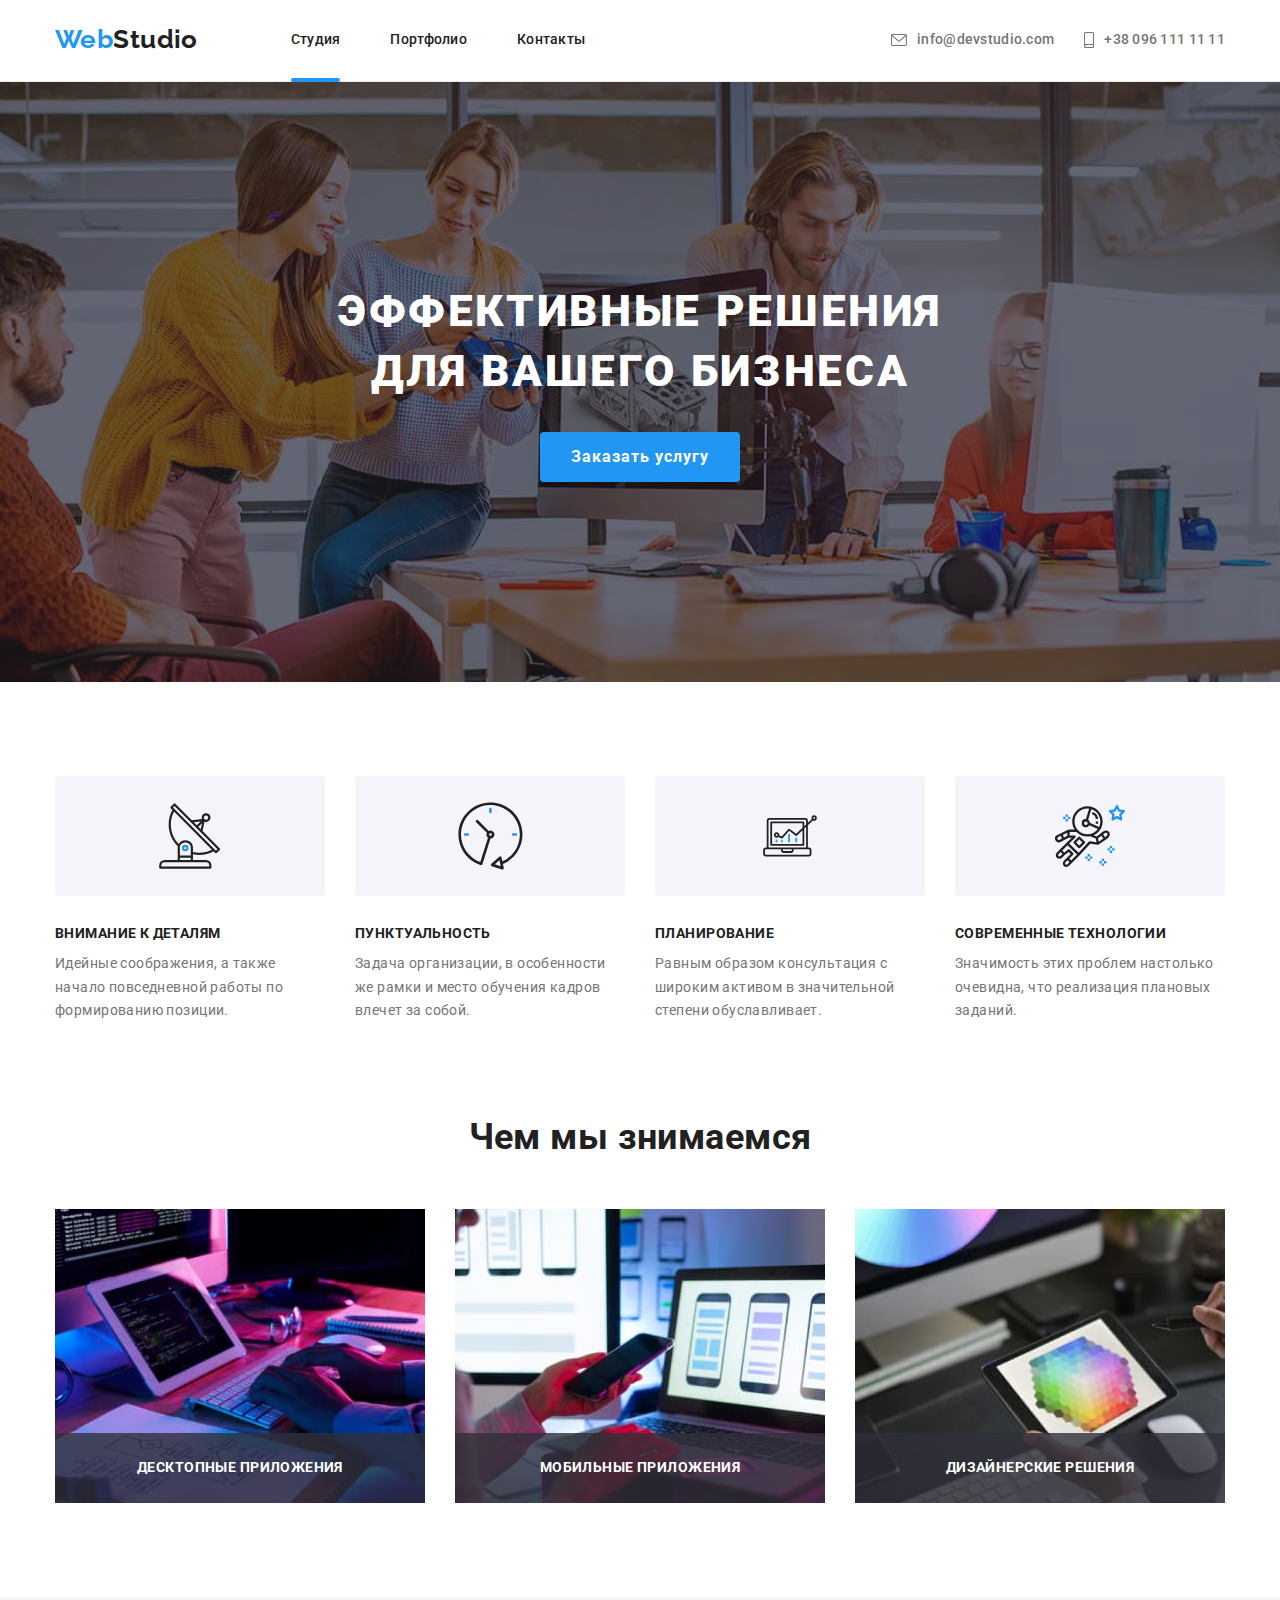
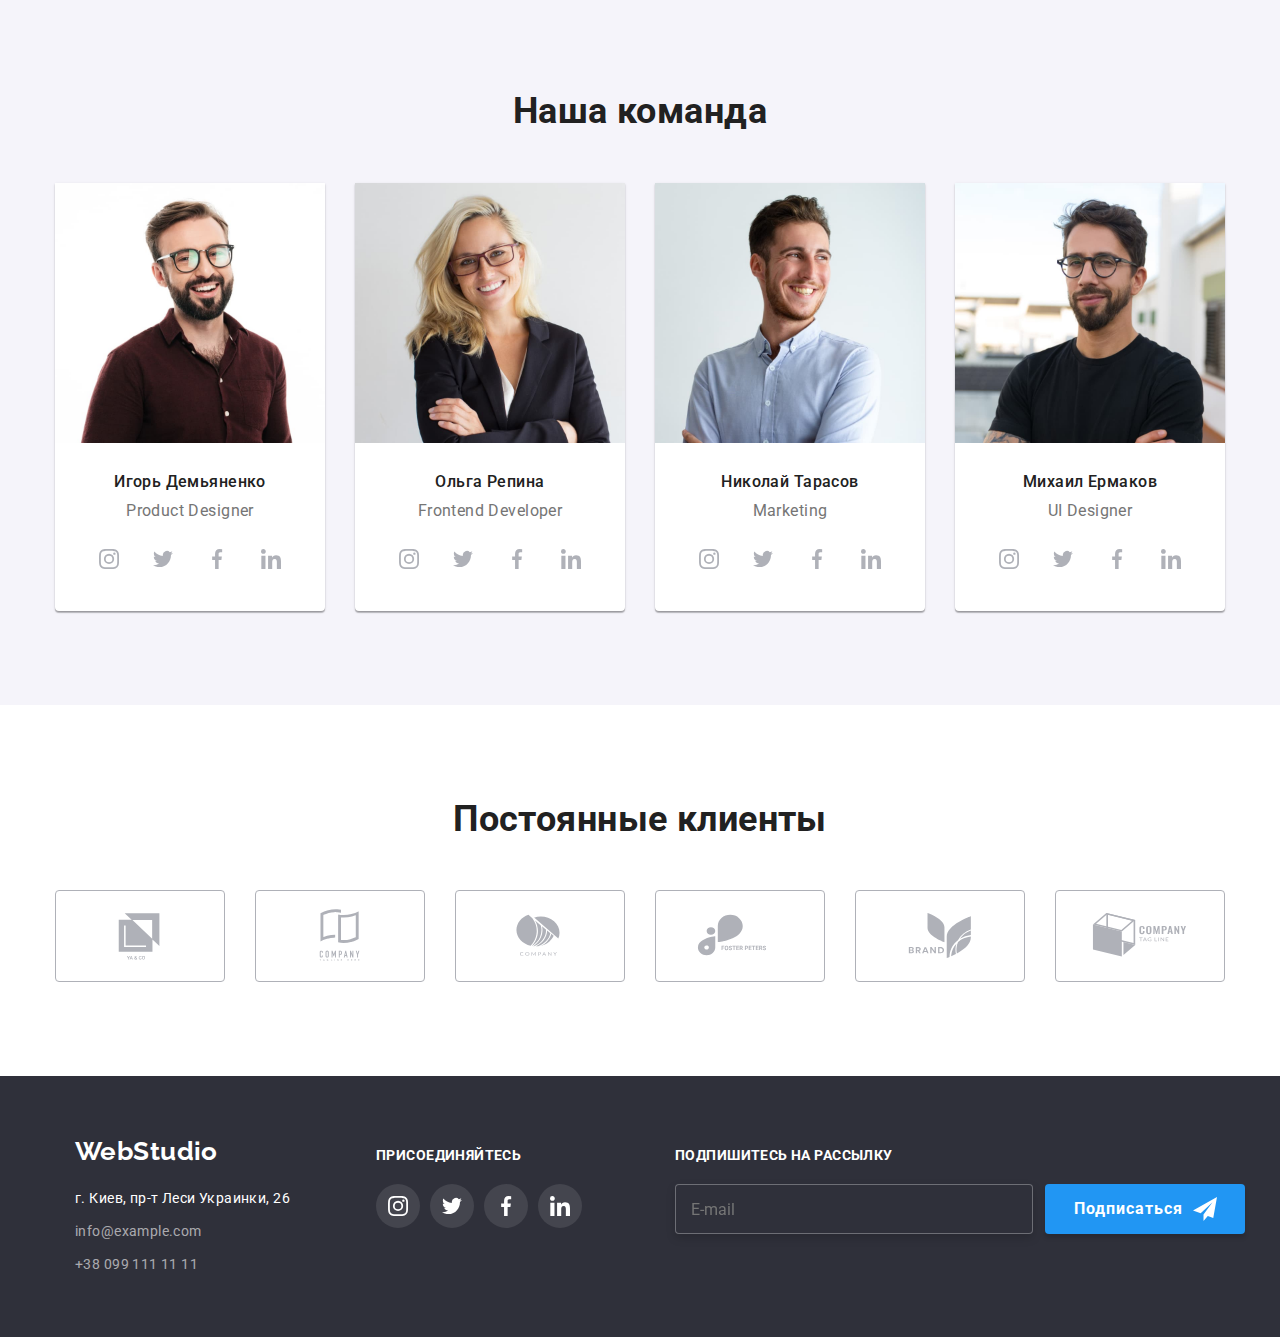
==== commit 191533e5: "updated" ====
--- a/index.html
+++ b/index.html
@@ -23,26 +23,37 @@
       <!--Navigation section-->
       <div class="container container-flex">
         <nav class="navigation container-flex">
-          <a href="./index.html" class="header-logo header-logo--geometry"
+          <a href="./index.html" class="header-logo logo logo_padding"
             ><span class="header-logo__accent">Web</span>Studio</a
           >
 
           <!--Menu of navigation-->
-          <ul class="menue container-flex">
-            <li class="menue__item">
-              <a href="" class="menue__link link--geometry current">Студия</a>
-            </li>
-            <li class="menue__item">
-              <a href="./portfolio.html" class="menue__link link--geometry">Портфолио</a>
-            </li>
-            <li class="menue__item"><a href="" class="menue__link link--geometry">Контакты</a></li>
+          <ul class="navigation-menue container-flex">
+            <li class="navigation-menue__item">
+              <a href="#" class="navigation-menue__link navigation-menue__link_geometry current"
+                >Студия</a
+              >
+            </li>
+            <li class="navigation-menue__item">
+              <a
+                href="./portfolio.html"
+                class="navigation-menue__link navigation-menue__link_geometry"
+                >Портфолио</a
+              >
+            </li>
+            <li class="navigation-menue__item">
+              <a href="" class="navigation-menue__link navigation-menue__link_geometry">Контакты</a>
+            </li>
           </ul>
         </nav>
 
         <!--Contacts-->
-        <ul class="contacts-header">
+        <ul class="contacts-header container-flex">
           <li class="contacts-header__item">
-            <a href="mailto:info@devstudio.com" class="contacts-header__link link--geometry">
+            <a
+              href="mailto:info@devstudio.com"
+              class="contacts-header__link contacts-header__link_padding container-flex"
+            >
               <svg class="contacts-header__icon" width="16" height="12">
                 <use href="./images/sprite.svg#icon-envelope"></use>
               </svg>
@@ -50,7 +61,10 @@
             </a>
           </li>
           <li class="contacts-header__item">
-            <a href="tel:+380961111111" class="contacts-header__link link--geometry">
+            <a
+              href="tel:+380961111111"
+              class="contacts-header__link contacts-header__link_padding container-flex"
+            >
               <svg class="contacts-header__icon" width="10" height="16">
                 <use href="./images/sprite.svg#icon-smartphone"></use>
               </svg>
@@ -64,18 +78,19 @@
     <!--Main section-->
     <main>
       <!-- Hero -->
-
-      <section class="hero-section hero-overlay">
+      <section class="hero hero-overlay">
         <div class="container">
-          <h1 class="hero-text">ЭФФЕКТИВНЫЕ РЕШЕНИЯ ДЛЯ ВАШЕГО БИЗНЕСА</h1>
-          <button type="button" class="order" data-modal-open>Заказать услугу</button>
+          <h1 class="hero__text">ЭФФЕКТИВНЫЕ РЕШЕНИЯ ДЛЯ ВАШЕГО БИЗНЕСА</h1>
+          <button type="button" class="hero__button button" data-modal-open>
+            <span class="button__text">Заказать услугу</span>
+          </button>
         </div>
       </section>
 
       <div class="backdrop is-hidden" data-modal>
         <div class="modal">
-          <button class="button-close-modal" data-modal-close>
-            <div class="icon-close-black">
+          <button class="modal__button-close modal__button-position" data-modal-close>
+            <div class="modal__icon-close">
               <svg width="11" height="11">
                 <use href="./images/sprite.svg#icon-close-black"></use>
               </svg>
@@ -86,72 +101,73 @@
             <p class="modal-tile">Оставьте свои данные, мы вам перезвоним</p>
 
             <form action="#" class="modal-form" autocomplete="off">
-              <label class="form-field">
-                <input class="form-input-modal" type="name" name="name" placeholder=" " required />
-                <span class="form-text-modal">Имя</span>
-
-                <span class="form-icon-modal">
+              <label class="form-field modal-form__label">
+                <input class="modal-form__input" type="name" name="name" placeholder=" " required />
+                <span class="modal-form__text">Имя</span>
+
+                <span class="modal-form__icon">
                   <svg width="12" height="12">
                     <use href="./images/sprite.svg#icon-namemodal "></use>
                   </svg>
                 </span>
               </label>
 
-              <label class="form-field">
-                <input class="form-input-modal" type="tel" name="tel" placeholder=" " required />
-                <span class="form-text-modal">Телефон</span>
-                <span class="form-icon-modal">
+              <label class="form-field modal-form__label">
+                <input class="modal-form__input" type="tel" name="tel" placeholder=" " required />
+                <span class="modal-form__text">Телефон</span>
+
+                <span class="modal-form__icon">
                   <svg width="13" height="13">
                     <use href="./images/sprite.svg#icon-phonemodal "></use>
                   </svg>
                 </span>
               </label>
 
-              <label class="form-field-email">
+              <label class="form-field-email modal-form__label">
                 <input
-                  class="form-input-modal"
+                  class="modal-form__input"
                   type="email"
                   name="email"
                   placeholder=" "
                   required
                 />
-                <span class="form-text-modal">Почта</span>
-                <span class="form-icon-modal">
+                <span class="modal-form__text">Почта</span>
+                <span class="modal-form__icon">
                   <svg width="15" height="12">
                     <use href="./images/sprite.svg#icon-emailmodal "></use>
                   </svg>
                 </span>
               </label>
 
-              <label class="textarea-comment-label">
+              <label class="textarea">
                 Комментарий
                 <textarea
-                  class="comment-modal"
+                  class="textarea__comment"
                   name="comment"
                   rows="10"
                   placeholder="Введите текст"
                 ></textarea>
               </label>
 
-              <label class="checkbox-label">
+              <label class="checkbox checkbox-margin">
                 <input
                   type="checkbox"
                   name="user-agreement"
                   value="user-agreement"
-                  class="checkbox-modal"
+                  class="checkbox__input checkbox__input-hidden"
                 />
-                <span class="checkbox-icon"></span>
+                <span class="checkbox__icon"></span>
 
                 Соглашаюсь с рассылкой и принимаю
                 <a href="#" class="user-agreement"> Условия договора </a>
               </label>
 
-              <button type="submit" class="button-modal">
-                <span>Отправить</span>
+              <button type="submit" class="modal-form__button button">
+                <span class="button__text">Отправить</span>
               </button>
 
-              <script>
-                let button = document.querySelector('.button-modal');
+              <!-- <script>
+                let button = document.querySelector('.modal-form__button');
 
                 button.onmousemove = e => {
                   let x = e.pageX - e.target.offsetLeft;
@@ -160,7 +176,7 @@
                   button.style.setProperty('--x', x + 'px');
                   button.style.setProperty('--y', y + 'px');
                 };
-              </script>
+              </script> -->
             </form>
           </div>
         </div>
@@ -168,7 +184,7 @@
 
       <!--Features-->
 
-      <section class="features section">
+      <section class="features-padding section">
         <div class="container">
           <!--Через сss скрыт заголовок этой секции-->
           <h2 class="visually-hidden">Наши преимущества</h2>
--- a/css/main.min.css
+++ b/css/main.min.css
@@ -1,2 +1,2 @@
-:root{--primary-text-color: #757575;--title-text-color: #212121;--accent-color: #2196f3;--bcg-list-color: #ffffff;--bcg-section-color: #2f303a;--bcg-second-section-color: #f5f4fa;--transition-timing-function: cubic-bezier(0.4, 0, 0.2, 1)}body{font-family:Roboto, sans-serif;color:var(--primary-text-color);background-color:va(--bcg-listr-color);font-weight:400;font-size:14px;line-height:1.71;letter-spacing:0.03em}ul{list-style:none}a{text-decoration:none}h1,h2,h3,h4,h5,p,ul{padding:0;margin:0}img{display:block;max-width:100%;height:auto}footer{background-color:var(--bcg-section-color);padding:60px 60px}.container{width:1200px;padding-left:15px;padding-right:15px;margin-left:auto;margin-right:auto}.container-flex{display:flex;justify-content:center;align-items:center}.section{padding-top:94px;padding-bottom:94px}.visually-hidden{position:absolute;white-space:nowrap;width:1px;height:1px;overflow:hidden;border:0;padding:0;clip:rect(0 0 0 0);clip-path:inset(50%);margin:-1px}button{display:inline-block;font-family:inherit;cursor:pointer;padding:0;margin:0;border-radius:4px;border:1px solid transparent}.page-header{position:fixed;width:100%;height:82px;top:0px;left:50%;transform:translate(-50%);z-index:1;border-bottom:1px solid #ececec;background-color:var(--bcg-list-color)}.header-logo{font-family:Raleway, sans-serif;display:block;color:var(--title-text-color);font-weight:bold;font-size:26px;line-height:1.19;transition:color 250ms var(--transition-timing-function)}.header-logo--geometry{padding-top:24px;padding-bottom:25px}.header-logo:hover,.header-logo:focus,.header-logo:active{color:var(--accent-color)}.header-logo__accent{color:var(--accent-color)}.menue{margin-left:93px}.menue__item{position:relative}.menue__item+.menue__item{margin-left:50px}.menue__link{display:block;width:100%;color:var(--title-text-color);font-weight:500;line-height:1.14;letter-spacing:0.02em;transition:color 250ms var(--transition-timing-function)}.menue__link:hover,.menue__link:focus,.menue__link:active{color:var(--accent-color)}.menue__link::after{content:'';position:absolute;bottom:-2px;left:0;width:100%;height:4px;border-radius:2px;transform:scaleX(0);transition:background-color 250ms var(--transition-timing-function),transform 250ms var(--transition-timing-function)}.menue__link:hover::after,.menue__link:focus::after{background-color:var(--accent-color);opacity:1;transform:scaleX(1)}.link--geometry{padding-top:32px;padding-bottom:32px}.current:after{position:absolute;content:'';bottom:-2px;left:0;transform:scale(1);width:100%;height:4px;background-color:var(--accent-color);border-radius:2px}.contacts-header{display:flex;margin-left:auto}.contacts-header__item+.contacts-header__item{margin:0 0 0 30px}.contacts-header__link{display:flex;align-items:center;color:currentColor;font-weight:500;line-height:1.14;letter-spacing:0.02em;transition:color 250ms var(--transition-timing-function)}.contacts-header:hover,.contacts-header:focus{color:var(--accent-color)}.contacts-header__icon{fill:#757575;margin-right:10px;transition:fill 250ms var(--transition-timing-function)}.contacts-header__link:hover .contacts-header__icon,.contacts-header__link:focus .contacts-header__icon{fill:var(--accent-color)}.hero-section{text-align:center;padding:200px 0 200px 0;background-color:var(--bcg-section-color)}.hero-text{color:#ffffff;width:696px;font-weight:900;font-size:44px;line-height:1.36;margin-top:0px;margin-bottom:30px;margin-right:auto;margin-left:auto;letter-spacing:0.06em;text-transform:uppercase}.hero-overlay{max-width:1600px;max-height:600px;margin-left:auto;margin-right:auto;background-image:linear-gradient(to right, rgba(47,48,58,0.4), rgba(47,48,58,0.4)),url("../images/hero.jpg");background-size:cover;background-position:center;background-repeat:no-repeat}.order{display:inline-block;text-align:center;color:#ffffff;background-color:var(--accent-color);font-weight:700;font-size:16px;line-height:1.87;align-items:center;text-align:center;letter-spacing:0.06em;padding:10px 32px 10px 32px;border-radius:4px;transition:box-shadow 250ms var(--transition-timing-function)}.order:hover,.order:focus,.order:active{box-shadow:0px 4px 4px rgba(0,0,0,0.15)}.backdrop{position:fixed;top:0;left:0;width:100%;height:100%;z-index:1;background-color:rgba(0,0,0,0.2);opacity:1;transition:opacity 250ms var(--transition-timing-function)}.backdrop.is-hidden{opacity:0;pointer-events:none}.backdrop.is-hidden .modal{transform:translate(-50%, -50%) scale(1.5) rotate(-90deg)}.modal{position:absolute;top:50%;left:50%;min-width:528px;min-height:581px;padding:40px;background-color:#fff;box-shadow:0px 1px 3px rgba(0,0,0,0.12),0px 1px 1px rgba(0,0,0,0.14),0px 2px 1px rgba(0,0,0,0.2);border-radius:4px;transform:scale(1) translate(-50%, -50%) rotate(0);transition:transform 250ms var(--transition-timing-function)}.button-close-modal{position:absolute;right:8px;top:8px;width:30px;height:30px;display:flex;justify-content:center;align-items:center;background-color:#fff;border:1px solid rgba(0,0,0,0.1);border-radius:50%;transition:fill 250ms var(--transition-timing-function)}.button-close-modal:hover,.button-close-modal:focus{fill:var(--accent-color)}.icon-close-black{width:18px;height:18px;display:flex;justify-content:center;align-items:center;padding:0;margin:0}.modal-form{padding:0;margin:0;width:448px}.modal-tile{color:var(--title-text-color);text-align:center;font-weight:700;font-size:20px;line-height:1.15;margin-bottom:30px}.form-field{display:block;position:relative;margin-bottom:28px}.form-field-email{display:block;position:relative;margin-bottom:10px}.form-input-modal{width:100%;height:40px;padding:0 0 0 42px;cursor:pointer;border:1px solid rgba(33,33,33,0.2);border-radius:4px;background-color:#fff}.form-text-modal{position:absolute;top:50%;left:42px;cursor:pointer;font-size:12px;line-height:1.16;letter-spacing:0.01em;transform:translateY(-50%);transition:transform 250ms var(--transition-timing-function)}.form-icon-modal{position:absolute;top:50%;left:15px;transform:translateY(-50%);cursor:pointer;display:flex;align-items:center;justify-content:center;width:18px;height:18px}.form-field>.form-icon-modal,.form-field-email>.form-icon-modal{transition:fill 250ms var(--transition-timing-function)}.form-field:focus-within>.form-icon-modal,.form-field-email:focus-within>.form-icon-modal{fill:var(--accent-color)}.form-field:focus-within>.form-text-modal,.form-field-email:focus-within>.form-text-modal,.form-input-modal:not(:placeholder-shown)+.form-text-modal{transform:translateY(-37px) translateX(-42px)}.form-input-modal:not(:placeholder-shown){cursor:auto}.form-input-modal:focus{outline-color:var(--accent-color)}.textarea-comment-label{display:block;font-size:12px;line-height:1.16;letter-spacing:0.01em;margin-bottom:20px}.comment-modal{width:100%;height:120px;padding:12px 16px;margin-top:4px;resize:none;outline-color:var(--accent-color);border:1px solid rgba(33,33,33,0.2);border-radius:4px}.comment-modal::placeholder{color:rgba(117,117,117,0.5);line-height:1.14;letter-spacing:0.01em}.checkbox-label{display:flex;justify-content:center;align-items:center}.checkbox-icon{display:inline-block;width:16px;height:15px;margin-right:6px;border:2px solid var(--title-text-color);border-radius:2px;transition:background-color 250ms var(--transition-timing-function),border 250ms var(--transition-timing-function)}.checkbox-modal:focus+.checkbox-icon{outline:2px solid var(--title-text-color)}.checkbox-modal:checked+.checkbox-icon{background-color:var(--accent-color);border:2px solid var(--accent-color);background-image:url("../images/icon-check.svg");background-size:contain;background-position:center;background-repeat:no-repeat;background-origin:border-box}.checkbox-modal{position:absolute;white-space:nowrap;width:1px;height:1px;overflow:hidden;border:0;padding:0;clip:rect(0 0 0 0);clip-path:inset(50%);margin:-1px}.user-agreement{text-decoration:underline;color:var(--accent-color)}.user-agreement{transition:color 250ms var(--transition-timing-function)}.user-agreement:active{color:var(--primary-text-color)}.button-modal{display:block;width:200px;height:50px;position:relative;overflow:hidden;color:#ffffff;font-weight:700;font-size:16px;line-height:1.87;letter-spacing:0.06em;text-align:center;margin-top:30px;margin-left:auto;margin-right:auto;background-color:var(--accent-color);border-radius:4px;transition:box-shadow 250ms var(--transition-timing-function)}.button-modal::after{content:'';position:absolute;top:0;left:0;transform:translate(-50%, -50%);width:0;height:0;border-radius:50%;z-index:1;transition:width 1s ease, height 1s ease;background-color:rgba(80,97,155,0.302);z-index:1}.button-modal:hover:after{width:500px;height:500px}.button-modal:hover,.button-modal:focus,.button-modal:active{box-shadow:0px 4px 4px rgba(0,0,0,0.15)}.features{padding-bottom:0}.features-list{display:flex;margin-top:0;padding-left:0}.features-list .list-item{width:270px}.features-list .list-item:not(:last-child){margin-right:30px}.features-title{color:var(--title-text-color);font-weight:bold;font-size:14px;line-height:1.14;margin-top:0;margin-bottom:10px}.icon-box{display:flex;justify-content:center;align-items:center;background-color:var(--bcg-second-section-color);border-radius:4px;margin-bottom:30px}.icon-box.antenna,.icon-box.clock,.icon-box.diagram,.icon-box.astronaut{height:120px}.duties-title{color:var(--title-text-color);font-weight:bold;font-size:36px;line-height:1.16;text-align:center;margin-top:0;margin-bottom:50px}.duties-image{display:flex;padding-left:0}.duties-item{align-items:center}.image-item:not(:last-child){margin-right:30px}.image-item-position{position:relative}.image-description{position:absolute;bottom:0;left:0;display:flex;justify-content:center;align-items:center;color:#fff;font-weight:700;width:100%;min-height:70px;line-height:1.14;text-transform:uppercase;background-color:rgba(47,48,58,0.8)}.team{background-color:var(--bcg-second-section-color)}.portrait-item{background-color:#ffffff;width:270px;box-shadow:0px 1px 3px rgba(0,0,0,0.12),0px 1px 1px rgba(0,0,0,0.14),0px 2px 1px rgba(0,0,0,0.2);border-radius:0px 0px 4px 4px}.portrait-item:not(:last-child){margin-right:30px}.our-team{color:var(--title-text-color);font-weight:bold;font-size:36px;line-height:1.16;text-align:center;margin-top:0;margin-bottom:50px}.team-photos{display:flex;padding-left:0}.team-name{color:var(--title-text-color);font-weight:500;font-size:16px;line-height:1.18;text-align:center;margin-bottom:10px}.team-job{font-size:16px;line-height:1.18;text-align:center}.team-box{display:block;padding:30px 32px}.regular-customers{color:var(--title-text-color);font-weight:bold;font-size:36px;line-height:1.16;text-align:center;margin-top:0;margin-bottom:50px}.icon-customers{display:flex;justify-content:center;align-items:center}.icon-item{width:170px;height:92px}.icon-logo-link{display:inline-flex;justify-content:center;align-items:center;width:100%;height:100%;border:1px solid #afb1b8;border-radius:4px;transition:border 250ms var(--transition-timing-function)}.icon-item .icon-logo-link{transform:scale(1);transition:transform 250ms var(--transition-timing-function),border 250ms var(--transition-timing-function)}.icon-item:hover .icon-logo-link,.icon-item:focus-within .icon-logo-link{transform:scale(1.1);border:1px solid var(--accent-color)}.icon-logo-link .icon-logo{transition:fill 250ms var(--transition-timing-function)}.icon-logo-link:hover .icon-logo,.icon-logo-link:focus .icon-logo{fill:var(--accent-color)}.icon-logo{width:106px;height:60px;fill:#afb1b8}.icon-item:not(:last-child){margin-right:30px}.list-social-link{display:flex;justify-content:center;margin-top:16px}.list-icon{display:flex;justify-content:center;align-items:center;max-width:44px;max-height:44px}.list-icon:not(:last-child){margin-right:10px}.link-icon{display:flex;fill:#afb1b8;padding:12px;border-radius:50%;transform:rotate(0);transition:background-color 250ms var(--transition-timing-function),fill 250ms var(--transition-timing-function),transform 250ms linear}.link-icon:focus,.link-icon:hover{background-color:var(--accent-color);fill:#ffffff;transform:rotate(1turn)}.footer-container{display:flex}.footer-box{display:flex;flex-direction:column;width:231px}.join-us-box{display:flex;flex-direction:column;width:206px;margin-left:70px;margin-right:93px}.join-us-text{color:#ffffff;font-weight:700;font-size:14px;line-height:1.14;letter-spacing:inherit;text-transform:uppercase;margin-top:12px}.subcribe-form{display:flex;justify-content:center;align-items:center;margin-top:20px}.subscribe-input{width:358px;height:50px;padding:0;margin-right:12px;padding-left:15px;padding-right:15px;color:#ffffff;font-size:16px;line-height:1.25;border:1px solid rgba(255,255,255,0.3);border-radius:4px;filter:drop-shadow(0px 4px 4px rgba(0,0,0,0.15));background-color:var(--bcg-section-color)}.subscribe-input::placeholder{display:flex;align-items:center;justify-content:center}.subscribe-input:focus{outline:1px solid var(--accent-color)}.submit-subscribe-btn{display:flex;align-items:center;text-align:center;width:200px;height:50px;padding:10px 0;padding-left:29px;color:#ffffff;font-weight:700;font-size:16px;line-height:1.875;letter-spacing:0.06em;background-color:var(--accent-color);box-shadow:0px 4px 4px rgba(0,0,0,0.15);border-radius:4px}.icon-send{display:flex;justify-content:center;align-items:center;margin-left:10px;fill:#fff;transition:transform 250ms linear, fill 50ms linear}.submit-subscribe-btn:hover .icon-send,.submit-subscribe-btn:focus .icon-send{transform:scale(1.1) translateY(-45%) translateX(40%)}.submit-subscribe-btn:active .icon-send{fill:rgba(121,158,253,0.837)}.subcribe-text{display:flex;width:100%;color:#ffffff;font-weight:700;line-height:1.14;margin-top:12px;text-transform:uppercase}.contacts-item{display:block;margin-bottom:9px}.footer-contacts .contacts-item:last-child{margin-bottom:0px}.geoposition{display:inline-block;color:#ffffff;font-style:normal;transition:color 250ms var(--transition-timing-function)}.geoposition:hover,.geoposition:active,.geoposition:focus{color:var(--accent-color)}.footer-email,.footer-phone{display:inline-block;font-style:normal;color:rgba(255,255,255,0.6);transition:color 250ms var(--transition-timing-function)}.footer-email:hover,.footer-email:active,.footer-email:focus{color:var(--accent-color)}.footer-phone:hover,.footer-phone:active,.footer-phone:focus{color:var(--accent-color)}.footer-logo{display:block;font-family:Raleway, sans-serif;color:#ffffff;font-weight:bold;width:231px;font-size:26px;line-height:1.19;margin-bottom:20px;transition:color 250ms var(--transition-timing-function)}.footer-logo:hover,.footer-logo:active,.footer-logo:focus{color:var(--accent-color)}.icon-footer-social{display:inline-flex;justify-content:center;width:206px;margin-top:20px}.icon-footer{display:flex;background-color:rgba(255,255,255,0.1);border-radius:50%}.icon-footer:not(:last-child){margin-right:10px}.icon-footer-link{display:flex;justify-content:center;align-items:center;width:44px;height:44px;fill:#ffffff;border-radius:50%;transition:background-color 250ms var(--transition-timing-function)}.icon-footer-link:hover,.icon-footer-link:focus{background-color:var(--accent-color)}.buttons-section{display:flex;justify-content:center;padding-left:0;margin-bottom:50px}.filter:not(:last-child){margin-right:8px}.button-portfolio{font-family:Roboto, sans-serif;font-weight:500;font-size:16px;line-height:1.62;color:var(--title-text-color);background-color:#f5f4fa;text-align:center;padding:6px 22px 6px 22px;border-radius:4px;transition:background-color 250ms var(--transition-timing-function),color 250ms var(--transition-timing-function),box-shadow 250ms var(--transition-timing-function)}.button-portfolio:hover,.button-portfolio:active,.button-portfolio:focus{color:#ffffff;background-color:var(--accent-color);box-shadow:0px 3px 1px rgba(0,0,0,0.1),0px 1px 2px rgba(0,0,0,0.08),0px 2px 2px rgba(0,0,0,0.12)}.portfolio-photos{padding-left:0;display:flex;flex-wrap:wrap}.portfolio-item{width:calc((100% - 60px) / 3);background:#ffffff;margin-right:30px;margin-bottom:30px;transition:box-shadow 250ms var(--transition-timing-function)}.portfolio-item:hover,.portfolio-item:focus{box-shadow:0px 1px 1px rgba(0,0,0,0.12),0px 4px 4px rgba(0,0,0,0.06),1px 4px 6px rgba(0,0,0,0.16)}.portfolio-item:nth-child(3n){margin-right:0}.portfolio-item:nth-last-child(-n+3){margin-bottom:0}.photo-link{color:var(--primary-text-color);transition:color 250ms var(--transition-timing-function)}.photo-link:hover,.photo-link:focus,.photo-link:active{color:var(--accent-color)}.portfolio-photos .photo-title{color:var(--title-text-color);font-weight:bold;font-size:18px;line-height:2;letter-spacing:0.06em;margin:0 0 4px}.photo-text{font-size:16px;line-height:1.87}.portfolio-image{position:relative;overflow:hidden}.project-description-overlay{position:absolute;bottom:0;left:0;width:100%;height:100%;transform:translateY(101%);transition:transform 250ms var(--transition-timing-function),background-color 250ms var(--transition-timing-function)}.photo-link:hover .project-description-overlay,.photo-link:focus .project-description-overlay{transform:translateY(0);background-color:rgba(33,150,243,0.9)}.overlay-text{padding:63px 24px;font-size:18px;line-height:1.55;color:#ffffff}.border{background:#ffffff;border:1px solid #eeeeee;box-sizing:border-box;padding:20px 24px}.border{border-top:none}
+:root{--primary-text-color: #757575;--title-text-color: #212121;--accent-color: #2196f3;--bcg-list-color: #ffffff;--bcg-section-color: #2f303a;--bcg-second-section-color: #f5f4fa;--transition-timing-function: cubic-bezier(0.4, 0, 0.2, 1)}body{font-family:Roboto, sans-serif;color:var(--primary-text-color);background-color:va(--bcg-listr-color);font-weight:400;font-size:14px;line-height:1.71;letter-spacing:0.03em}ul{list-style:none}a{text-decoration:none}h1,h2,h3,h4,h5,p,ul{padding:0;margin:0}img{display:block;max-width:100%;height:auto}footer{background-color:var(--bcg-section-color);padding:60px 60px}.container{width:1200px;padding-left:15px;padding-right:15px;margin-left:auto;margin-right:auto}.container-flex{display:flex;justify-content:center;align-items:center}.section{padding-top:94px;padding-bottom:94px}.visually-hidden{position:absolute;white-space:nowrap;width:1px;height:1px;overflow:hidden;border:0;padding:0;clip:rect(0 0 0 0);clip-path:inset(50%);margin:-1px}button{display:block;font-family:inherit;text-align:center;color:#ffffff;width:200px;height:50px;font-weight:700;font-size:16px;line-height:1.87;letter-spacing:0.06em;padding:0;margin:0;cursor:pointer;border:transparent;border-radius:4px}.logo{font-family:Raleway, sans-serif;display:block;font-weight:bold;font-size:26px;line-height:1.19}.page-header{position:fixed;width:100%;height:82px;top:0px;left:50%;transform:translate(-50%);z-index:1;border-bottom:1px solid #ececec;background-color:var(--bcg-list-color)}.header-logo{color:var(--title-text-color);transition:color 250ms var(--transition-timing-function)}.header-logo:hover,.header-logo:focus,.header-logo:active{color:var(--accent-color)}.header-logo__accent{color:var(--accent-color)}.logo_padding{padding:24px 0 25px 0}.navigation-menue{margin-left:93px}.navigation-menue__item+.navigation-menue__item{margin-left:50px}.navigation-menue__link{display:block;width:100%;color:var(--title-text-color);font-weight:500;line-height:1.14;letter-spacing:0.02em;transition:color 250ms var(--transition-timing-function)}.navigation-menue__link:hover,.navigation-menue__link:focus,.navigation-menue__link:active{color:var(--accent-color)}.navigation-menue__link_geometry{padding:32px 0px;position:relative}.navigation-menue__link_geometry::after{content:'';position:absolute;bottom:-2px;left:0;width:100%;height:4px;border-radius:2px;transform:scaleX(0);transition:background-color 250ms var(--transition-timing-function),transform 250ms var(--transition-timing-function)}.navigation-menue__link_geometry:hover::after,.navigation-menue__link_geometry:focus::after{background-color:var(--accent-color);opacity:1;transform:scaleX(1)}.current:after{position:absolute;content:'';bottom:-2px;left:0;transform:scale(1);width:100%;height:4px;background-color:var(--accent-color);border-radius:2px}.contacts-header{margin-left:auto}.contacts-header__item+.contacts-header__item{margin-left:30px}.contacts-header__link{align-items:center;color:currentColor;font-size:inherit;font-weight:500;line-height:1.14;letter-spacing:0.02em;transition:color 250ms var(--transition-timing-function)}.contacts-header__link:hover,.contacts-header__link:focus{color:var(--accent-color)}.contacts-header__link_padding{padding:32px 0}.contacts-header__icon{fill:#757575;margin-right:10px;transition:fill 250ms var(--transition-timing-function)}.contacts-header__link:hover .contacts-header__icon,.contacts-header__link:focus .contacts-header__icon{fill:var(--accent-color)}.hero{text-align:center;padding:200px 0 200px 0;background-color:var(--bcg-section-color)}.hero__text{color:#ffffff;width:696px;font-weight:900;font-size:44px;line-height:1.36;margin-top:0px;margin-bottom:30px;margin-right:auto;margin-left:auto;letter-spacing:0.06em;text-transform:uppercase}.backdrop{position:fixed;top:0;left:0;width:100%;height:100%;z-index:1;background-color:rgba(0,0,0,0.2);opacity:1;transition:opacity 250ms var(--transition-timing-function)}.backdrop.is-hidden{opacity:0;pointer-events:none}.backdrop.is-hidden .modal{transform:translate(-50%, -50%) scale(1.5) rotate(-90deg)}.modal{position:absolute;top:50%;left:50%;min-width:528px;min-height:581px;padding:40px;background-color:#fff;box-shadow:0px 1px 3px rgba(0,0,0,0.12),0px 1px 1px rgba(0,0,0,0.14),0px 2px 1px rgba(0,0,0,0.2);border-radius:4px;transform:scale(1) translate(-50%, -50%) rotate(0);transition:transform 250ms var(--transition-timing-function)}.modal__button-position{position:absolute;right:8px;top:8px;display:flex;justify-content:center;align-items:center;transition:fill 250ms var(--transition-timing-function)}.modal__button-close{width:30px;height:30px;background-color:var(--bcg-list-color);border:1px solid rgba(0,0,0,0.1);border-radius:50%}.modal__button-close:hover,.modal__button-close:focus{fill:var(--accent-color)}.modal__icon-close{width:18px;height:18px;display:flex;justify-content:center;align-items:center;padding:0;margin:0}.modal-tile{display:block;width:448px;font-weight:700;font-size:20px;line-height:1.15;text-align:center;color:var(--title-text-color);margin-bottom:30px}.modal-form{padding:0;margin:0;width:448px}.modal-form__label{display:block;position:relative;margin-bottom:28px}.modal-form__input{width:100%;height:40px;padding:0 0 0 42px;cursor:pointer;border:1px solid rgba(33,33,33,0.2);border-radius:4px;background-color:#fff}.modal-form__text{position:absolute;top:50%;left:42px;cursor:pointer;font-size:12px;line-height:1.16;letter-spacing:0.01em;transform:translateY(-50%);transition:transform 250ms var(--transition-timing-function)}.modal-form__icon{position:absolute;top:50%;left:15px;transform:translateY(-50%);cursor:pointer;display:flex;align-items:center;justify-content:center;width:18px;height:18px}.modal-form__label>.modal-form__icon{transition:fill 250ms var(--transition-timing-function)}.modal-form__label:focus-within>.modal-form__icon{fill:var(--accent-color)}.modal-form__label:focus-within>.modal-form__text,.modal-form__input:not(:placeholder-shown)+.modal-form__text{transform:translateY(-37px) translateX(-42px)}.modal-form__input:not(:placeholder-shown){cursor:auto}.modal-form__input:focus{outline-color:var(--accent-color)}.textarea{display:block;font-size:12px;line-height:1.16;letter-spacing:0.01em;margin-bottom:20px}.textarea__comment{width:100%;height:120px;padding:12px 16px;margin-top:4px;resize:none;outline-color:var(--accent-color);border:1px solid rgba(33,33,33,0.2);border-radius:4px}.textarea__comment::placeholder{color:rgba(117,117,117,0.5);line-height:1.14;letter-spacing:0.01em}.checkbox{display:flex;justify-content:center;align-items:center}.checkbox-margin{margin-bottom:30px}.checkbox__icon{display:inline-block;width:16px;height:15px;margin-right:6px;border:2px solid var(--title-text-color);border-radius:2px;transition:background-color 250ms var(--transition-timing-function),border 250ms var(--transition-timing-function)}.checkbox__input:focus+.checkbox__icon{outline:2px solid var(--title-text-color)}.checkbox__input:checked+.checkbox__icon{background-color:var(--accent-color);border:2px solid var(--accent-color);background-image:url("../images/icon-check.svg");background-size:contain;background-position:center;background-repeat:no-repeat;background-origin:border-box}.checkbox__input-hidden{position:absolute;white-space:nowrap;width:1px;height:1px;overflow:hidden;border:0;padding:0;clip:rect(0 0 0 0);clip-path:inset(50%);margin:-1px}.user-agreement{text-decoration:underline;color:var(--accent-color);transition:color 250ms var(--transition-timing-function)}.user-agreement:active{color:var(--primary-text-color)}.modal-form__button{background-color:var(--accent-color);margin:auto auto}.hero-overlay{max-width:1600px;max-height:600px;margin-left:auto;margin-right:auto;background-image:linear-gradient(to right, rgba(47,48,58,0.4), rgba(47,48,58,0.4)),url("../images/hero.jpg");background-size:cover;background-position:center;background-repeat:no-repeat}.hero__button{background-color:var(--accent-color);transition:box-shadow 250ms var(--transition-timing-function);margin-right:auto;margin-left:auto}.hero__button:hover,.hero__button:focus,.hero__button:active{box-shadow:0px 4px 4px rgba(0,0,0,0.15)}.features-padding{padding-bottom:0}.features-list{display:flex;margin-top:0;padding-left:0}.features-list .list-item{width:270px}.features-list .list-item:not(:last-child){margin-right:30px}.features-title{color:var(--title-text-color);font-weight:bold;font-size:14px;line-height:1.14;margin-top:0;margin-bottom:10px}.icon-box{display:flex;justify-content:center;align-items:center;background-color:var(--bcg-second-section-color);border-radius:4px;margin-bottom:30px}.icon-box.antenna,.icon-box.clock,.icon-box.diagram,.icon-box.astronaut{height:120px}.duties-title{color:var(--title-text-color);font-weight:bold;font-size:36px;line-height:1.16;text-align:center;margin-top:0;margin-bottom:50px}.duties-image{display:flex;padding-left:0}.duties-item{align-items:center}.image-item:not(:last-child){margin-right:30px}.image-item-position{position:relative}.image-description{position:absolute;bottom:0;left:0;display:flex;justify-content:center;align-items:center;color:#fff;font-weight:700;width:100%;min-height:70px;line-height:1.14;text-transform:uppercase;background-color:rgba(47,48,58,0.8)}.team{background-color:var(--bcg-second-section-color)}.portrait-item{background-color:#ffffff;width:270px;box-shadow:0px 1px 3px rgba(0,0,0,0.12),0px 1px 1px rgba(0,0,0,0.14),0px 2px 1px rgba(0,0,0,0.2);border-radius:0px 0px 4px 4px}.portrait-item:not(:last-child){margin-right:30px}.our-team{color:var(--title-text-color);font-weight:bold;font-size:36px;line-height:1.16;text-align:center;margin-top:0;margin-bottom:50px}.team-photos{display:flex;padding-left:0}.team-name{color:var(--title-text-color);font-weight:500;font-size:16px;line-height:1.18;text-align:center;margin-bottom:10px}.team-job{font-size:16px;line-height:1.18;text-align:center}.team-box{display:block;padding:30px 32px}.regular-customers{color:var(--title-text-color);font-weight:bold;font-size:36px;line-height:1.16;text-align:center;margin-top:0;margin-bottom:50px}.icon-customers{display:flex;justify-content:center;align-items:center}.icon-item{width:170px;height:92px}.icon-logo-link{display:inline-flex;justify-content:center;align-items:center;width:100%;height:100%;border:1px solid #afb1b8;border-radius:4px;transition:border 250ms var(--transition-timing-function)}.icon-item .icon-logo-link{transform:scale(1);transition:transform 250ms var(--transition-timing-function),border 250ms var(--transition-timing-function)}.icon-item:hover .icon-logo-link,.icon-item:focus-within .icon-logo-link{transform:scale(1.1);border:1px solid var(--accent-color)}.icon-logo-link .icon-logo{transition:fill 250ms var(--transition-timing-function)}.icon-logo-link:hover .icon-logo,.icon-logo-link:focus .icon-logo{fill:var(--accent-color)}.icon-logo{width:106px;height:60px;fill:#afb1b8}.icon-item:not(:last-child){margin-right:30px}.list-social-link{display:flex;justify-content:center;margin-top:16px}.list-icon{display:flex;justify-content:center;align-items:center;max-width:44px;max-height:44px}.list-icon:not(:last-child){margin-right:10px}.link-icon{display:flex;fill:#afb1b8;padding:12px;border-radius:50%;transform:rotate(0);transition:background-color 250ms var(--transition-timing-function),fill 250ms var(--transition-timing-function),transform 250ms linear}.link-icon:focus,.link-icon:hover{background-color:var(--accent-color);fill:#ffffff;transform:rotate(1turn)}.footer-container{display:flex}.footer-box{display:flex;flex-direction:column;width:231px}.join-us-box{display:flex;flex-direction:column;width:206px;margin-left:70px;margin-right:93px}.join-us-text{color:#ffffff;font-weight:700;font-size:14px;line-height:1.14;letter-spacing:inherit;text-transform:uppercase;margin-top:12px}.subcribe-form{display:flex;justify-content:center;align-items:center;margin-top:20px}.subscribe-input{width:358px;height:50px;padding:0;margin-right:12px;padding-left:15px;padding-right:15px;color:#ffffff;font-size:16px;line-height:1.25;border:1px solid rgba(255,255,255,0.3);border-radius:4px;filter:drop-shadow(0px 4px 4px rgba(0,0,0,0.15));background-color:var(--bcg-section-color)}.subscribe-input::placeholder{display:flex;align-items:center;justify-content:center}.subscribe-input:focus{outline:1px solid var(--accent-color)}.submit-subscribe-btn{display:flex;align-items:center;text-align:center;width:200px;height:50px;padding:10px 0;padding-left:29px;color:#ffffff;font-weight:700;font-size:16px;line-height:1.875;letter-spacing:0.06em;background-color:var(--accent-color);box-shadow:0px 4px 4px rgba(0,0,0,0.15);border-radius:4px}.icon-send{display:flex;justify-content:center;align-items:center;margin-left:10px;fill:#fff;transition:transform 250ms linear, fill 50ms linear}.submit-subscribe-btn:hover .icon-send,.submit-subscribe-btn:focus .icon-send{transform:scale(1.1) translateY(-45%) translateX(40%)}.submit-subscribe-btn:active .icon-send{fill:rgba(121,158,253,0.837)}.subcribe-text{display:flex;width:100%;color:#ffffff;font-weight:700;line-height:1.14;margin-top:12px;text-transform:uppercase}.contacts-item{display:block;margin-bottom:9px}.footer-contacts .contacts-item:last-child{margin-bottom:0px}.geoposition{display:inline-block;color:#ffffff;font-style:normal;transition:color 250ms var(--transition-timing-function)}.geoposition:hover,.geoposition:active,.geoposition:focus{color:var(--accent-color)}.footer-email,.footer-phone{display:inline-block;font-style:normal;color:rgba(255,255,255,0.6);transition:color 250ms var(--transition-timing-function)}.footer-email:hover,.footer-email:active,.footer-email:focus{color:var(--accent-color)}.footer-phone:hover,.footer-phone:active,.footer-phone:focus{color:var(--accent-color)}.footer-logo{display:block;font-family:Raleway, sans-serif;color:#ffffff;font-weight:bold;width:231px;font-size:26px;line-height:1.19;margin-bottom:20px;transition:color 250ms var(--transition-timing-function)}.footer-logo:hover,.footer-logo:active,.footer-logo:focus{color:var(--accent-color)}.icon-footer-social{display:inline-flex;justify-content:center;width:206px;margin-top:20px}.icon-footer{display:flex;background-color:rgba(255,255,255,0.1);border-radius:50%}.icon-footer:not(:last-child){margin-right:10px}.icon-footer-link{display:flex;justify-content:center;align-items:center;width:44px;height:44px;fill:#ffffff;border-radius:50%;transition:background-color 250ms var(--transition-timing-function)}.icon-footer-link:hover,.icon-footer-link:focus{background-color:var(--accent-color)}.buttons-section{display:flex;justify-content:center;padding-left:0;margin-bottom:50px}.filter:not(:last-child){margin-right:8px}.button-portfolio{font-family:Roboto, sans-serif;font-weight:500;font-size:16px;line-height:1.62;color:var(--title-text-color);background-color:#f5f4fa;text-align:center;padding:6px 22px 6px 22px;border-radius:4px;transition:background-color 250ms var(--transition-timing-function),color 250ms var(--transition-timing-function),box-shadow 250ms var(--transition-timing-function)}.button-portfolio:hover,.button-portfolio:active,.button-portfolio:focus{color:#ffffff;background-color:var(--accent-color);box-shadow:0px 3px 1px rgba(0,0,0,0.1),0px 1px 2px rgba(0,0,0,0.08),0px 2px 2px rgba(0,0,0,0.12)}.portfolio-photos{padding-left:0;display:flex;flex-wrap:wrap}.portfolio-item{width:calc((100% - 60px) / 3);background:#ffffff;margin-right:30px;margin-bottom:30px;transition:box-shadow 250ms var(--transition-timing-function)}.portfolio-item:hover,.portfolio-item:focus{box-shadow:0px 1px 1px rgba(0,0,0,0.12),0px 4px 4px rgba(0,0,0,0.06),1px 4px 6px rgba(0,0,0,0.16)}.portfolio-item:nth-child(3n){margin-right:0}.portfolio-item:nth-last-child(-n+3){margin-bottom:0}.photo-link{color:var(--primary-text-color);transition:color 250ms var(--transition-timing-function)}.photo-link:hover,.photo-link:focus,.photo-link:active{color:var(--accent-color)}.portfolio-photos .photo-title{color:var(--title-text-color);font-weight:bold;font-size:18px;line-height:2;letter-spacing:0.06em;margin:0 0 4px}.photo-text{font-size:16px;line-height:1.87}.portfolio-image{position:relative;overflow:hidden}.project-description-overlay{position:absolute;bottom:0;left:0;width:100%;height:100%;transform:translateY(101%);transition:transform 250ms var(--transition-timing-function),background-color 250ms var(--transition-timing-function)}.photo-link:hover .project-description-overlay,.photo-link:focus .project-description-overlay{transform:translateY(0);background-color:rgba(33,150,243,0.9)}.overlay-text{padding:63px 24px;font-size:18px;line-height:1.55;color:#ffffff}.border{background:#ffffff;border:1px solid #eeeeee;box-sizing:border-box;padding:20px 24px}.border{border-top:none}
 /*# sourceMappingURL=main.min.css.map */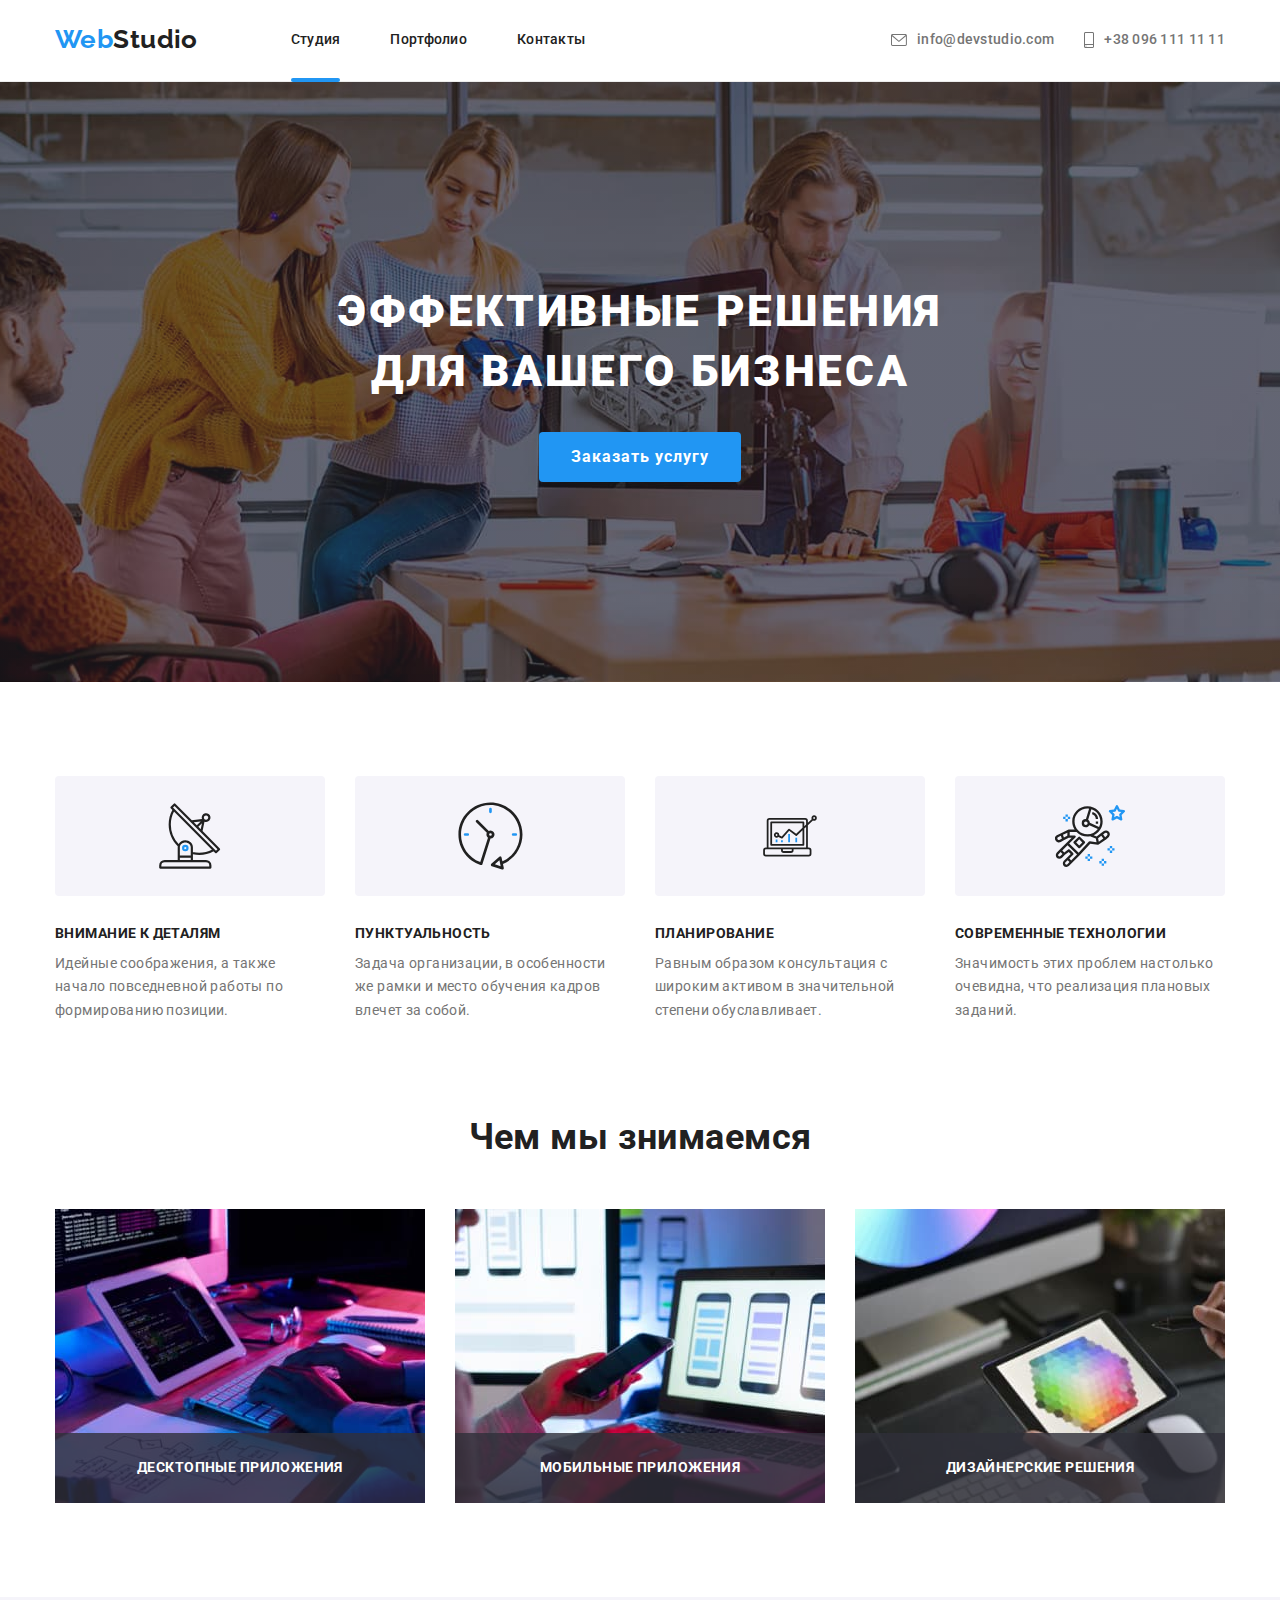
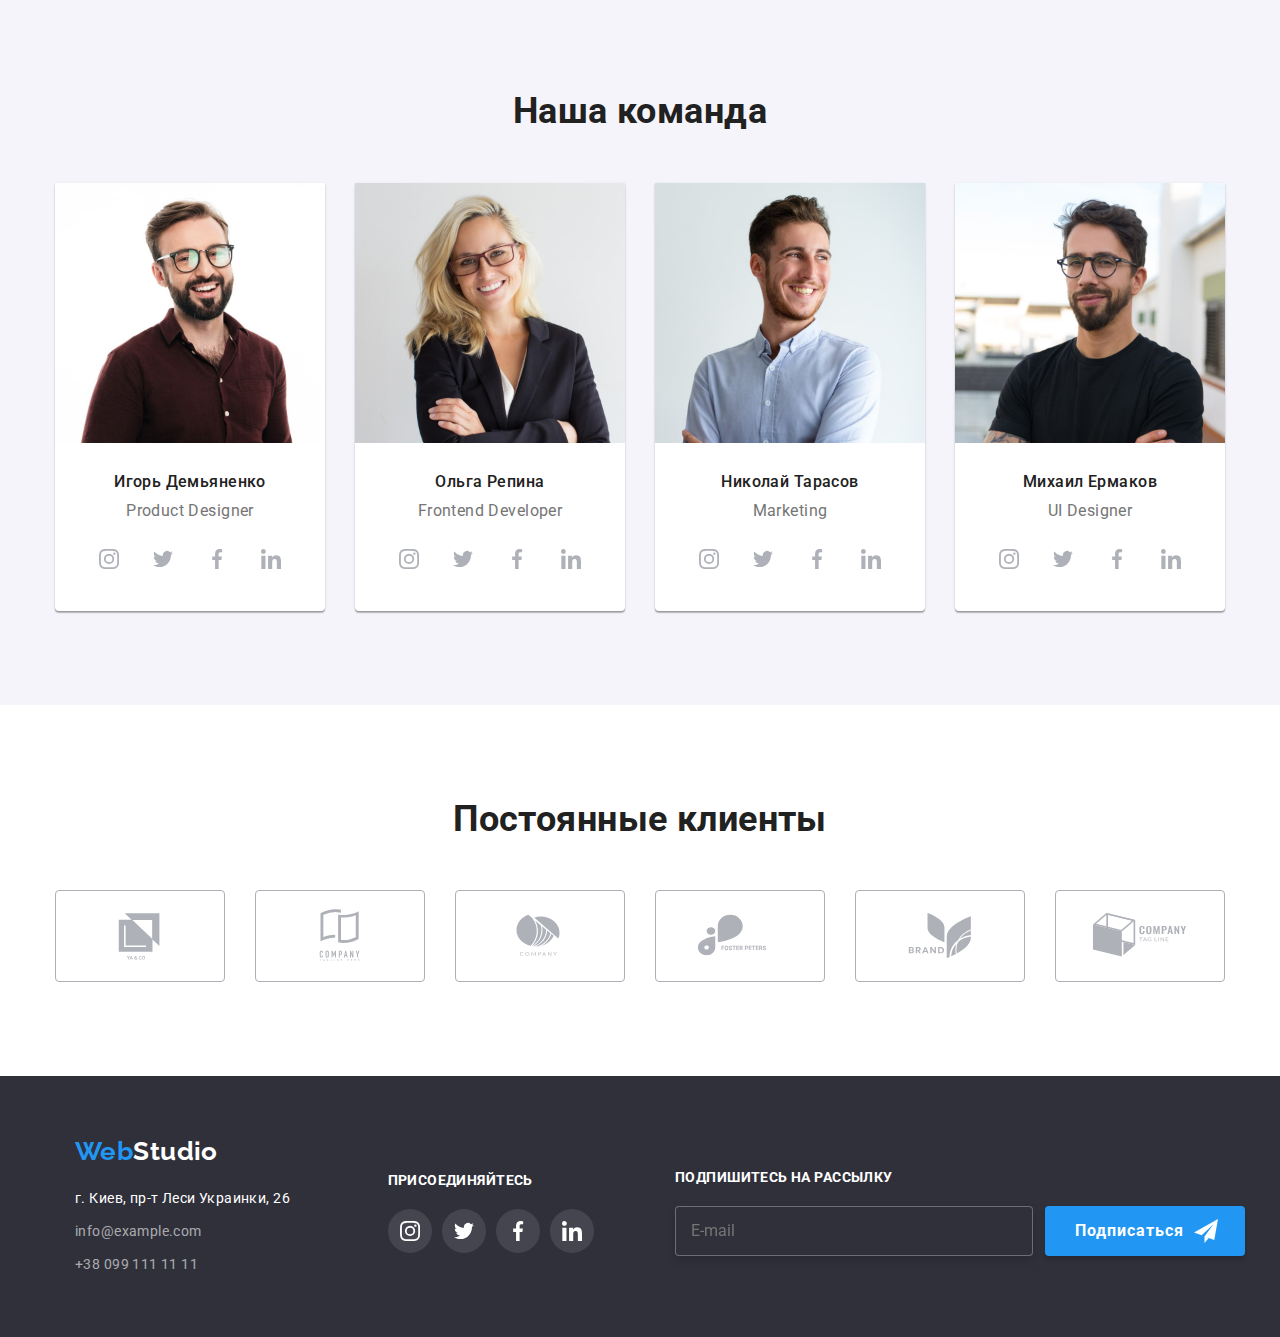
==== commit d8bb2cb5: "HW7" ====
--- a/index.html
+++ b/index.html
@@ -23,26 +23,22 @@
       <!--Navigation section-->
       <div class="container container-flex">
         <nav class="navigation container-flex">
-          <a href="./index.html" class="header-logo logo logo_padding"
-            ><span class="header-logo__accent">Web</span>Studio</a
+          <a href="./index.html" class="logo header-logo logo-padding"
+            ><span class="logo__accent">Web</span>Studio</a
           >
 
           <!--Menu of navigation-->
-          <ul class="navigation-menue container-flex">
-            <li class="navigation-menue__item">
-              <a href="#" class="navigation-menue__link navigation-menue__link_geometry current"
-                >Студия</a
-              >
-            </li>
-            <li class="navigation-menue__item">
-              <a
-                href="./portfolio.html"
-                class="navigation-menue__link navigation-menue__link_geometry"
+          <ul class="navigation__list container-flex">
+            <li class="navigation__item">
+              <a href="#" class="navigation__link navigation__link_geometry current">Студия</a>
+            </li>
+            <li class="navigation__item">
+              <a href="./portfolio.html" class="navigation__link navigation__link_geometry"
                 >Портфолио</a
               >
             </li>
-            <li class="navigation-menue__item">
-              <a href="" class="navigation-menue__link navigation-menue__link_geometry">Контакты</a>
+            <li class="navigation__item">
+              <a href="" class="navigation__link navigation__link_geometry">Контакты</a>
             </li>
           </ul>
         </nav>
@@ -81,9 +77,7 @@
       <section class="hero hero-overlay">
         <div class="container">
           <h1 class="hero__text">ЭФФЕКТИВНЫЕ РЕШЕНИЯ ДЛЯ ВАШЕГО БИЗНЕСА</h1>
-          <button type="button" class="hero__button button" data-modal-open>
-            <span class="button__text">Заказать услугу</span>
-          </button>
+          <button type="button" class="hero__button button" data-modal-open>Заказать услугу</button>
         </div>
       </section>
 
@@ -162,9 +156,7 @@
                 <a href="#" class="user-agreement"> Условия договора </a>
               </label>
 
-              <button type="submit" class="modal-form__button button">
-                <span class="button__text">Отправить</span>
-              </button>
+              <button type="submit" class="modal-form__button button">Отправить</button>
 
               <!-- <script>
                 let button = document.querySelector('.modal-form__button');
@@ -184,57 +176,57 @@
 
       <!--Features-->
 
-      <section class="features-padding section">
+      <section class="features section section_color">
         <div class="container">
           <!--Через сss скрыт заголовок этой секции-->
           <h2 class="visually-hidden">Наши преимущества</h2>
 
-          <ul class="features-list">
-            <li class="list-item">
-              <div class="icon-box antenna">
+          <ul class="features__list container-flex">
+            <li class="features__item item-size item-mr">
+              <div class="features__icon container-flex">
                 <svg width="65.32" height="70">
                   <use href="./images/sprite.svg#icon-antenna"></use>
                 </svg>
               </div>
 
-              <h3 class="features-title">ВНИМАНИЕ К ДЕТАЛЯМ</h3>
-              <p class="features-text">
+              <h3 class="features__title">ВНИМАНИЕ К ДЕТАЛЯМ</h3>
+              <p class="features__text">
                 Идейные соображения, а также начало повседневной работы по формированию позиции.
               </p>
             </li>
-            <li class="list-item">
-              <div class="icon-box clock">
+            <li class="features__item item-size item-mr">
+              <div class="features__icon container-flex">
                 <svg width="66.96" height="70">
                   <use href="./images/sprite.svg#icon-clock"></use>
                 </svg>
               </div>
 
-              <h3 class="features-title">ПУНКТУАЛЬНОСТЬ</h3>
-              <p class="features-text">
+              <h3 class="features__title">ПУНКТУАЛЬНОСТЬ</h3>
+              <p class="features__text">
                 Задача организации, в особенности же рамки и место обучения кадров влечет за собой.
               </p>
             </li>
-            <li class="list-item">
-              <div class="icon-box diagram">
+            <li class="features__item item-size item-mr">
+              <div class="features__icon container-flex">
                 <svg width="70" height="53.69">
                   <use href="./images/sprite.svg#icon-diagram"></use>
                 </svg>
               </div>
 
-              <h3 class="features-title">ПЛАНИРОВАНИЕ</h3>
-              <p class="features-text">
+              <h3 class="features__title">ПЛАНИРОВАНИЕ</h3>
+              <p class="features__text">
                 Равным образом консультация с широким активом в значительной степени обуславливает.
               </p>
             </li>
-            <li class="list-item t">
-              <div class="icon-box astronaut">
+            <li class="features__item item-size item-mr">
+              <div class="features__icon container-flex">
                 <svg width="70" height="70">
                   <use href="./images/sprite.svg#icon-astronaut"></use>
                 </svg>
               </div>
 
-              <h3 class="features-title">СОВРЕМЕННЫЕ ТЕХНОЛОГИИ</h3>
-              <p class="features-text">
+              <h3 class="features__title">СОВРЕМЕННЫЕ ТЕХНОЛОГИИ</h3>
+              <p class="features__text">
                 Значимость этих проблем настолько очевидна, что реализация плановых заданий.
               </p>
             </li>
@@ -243,14 +235,14 @@
       </section>
 
       <!--Our duties-->
-      <section class="duties section">
+      <section class="duties section section_color">
         <div class="container">
-          <h2 class="duties-title">Чем мы знимаемся</h2>
+          <h2 class="title title_duties">Чем мы знимаемся</h2>
 
           <!--Photos of duties-->
-          <ul class="duties-image">
-            <li class="image-item">
-              <div class="image-item-position">
+          <ul class="duties__list container-flex">
+            <li class="duties__item">
+              <div class="duties__image_position_relative">
                 <img
                   src="./images/img-1.jpg"
                   alt="Планшет, техническое задание, разработка в соответствии с заданием"
@@ -258,14 +250,14 @@
                   height="294"
                 />
 
-                <div class="image-description">
+                <div class="duties__image_position_absolute">
                   <p>Десктопные приложения</p>
                 </div>
               </div>
             </li>
 
-            <li class="image-item">
-              <div class="image-item-position">
+            <li class="duties__item">
+              <div class="duties__image_position_relative">
                 <img
                   src="./images/img-2.jpg"
                   alt="Телефон, ноутбук, эскизы, оптимизация под мобильное приложение"
@@ -273,14 +265,14 @@
                   height="294"
                 />
 
-                <div class="image-description">
+                <div class="duties__image_position_absolute">
                   <p>Мобильные приложения</p>
                 </div>
               </div>
             </li>
 
-            <li class="image-item">
-              <div class="image-item-position">
+            <li class="duties__item">
+              <div class="duties__image_position_relative">
                 <img
                   src="./images/img-3.jpg"
                   alt="Планшет, палитра цветов, выбор оттенка "
@@ -288,7 +280,7 @@
                   height="294"
                 />
 
-                <div class="image-description">
+                <div class="duties__image_position_absolute">
                   <p>Дизайнерские решения</p>
                 </div>
               </div>
@@ -300,11 +292,11 @@
       <!--Team-->
       <section class="team section">
         <div class="container">
-          <h2 class="our-team">Наша команда</h2>
+          <h2 class="title title_team">Наша команда</h2>
 
           <!--Photos of our team-->
-          <ul class="team-photos">
-            <li class="portrait-item">
+          <ul class="team-list container-flex">
+            <li class="team-list__item">
               <img
                 src="./images/img-1.1.jpg"
                 alt="Мужчина в имиджевых очках с бородой, улыбается"
@@ -312,55 +304,55 @@
                 height="260"
                 class="portrait-img"
               />
-              <div class="team-box">
-                <h3 class="team-name">Игорь Демьяненко</h3>
-                <p class="team-job" lang="en">Product Designer</p>
-
-                <ul class="list-social-link">
-                  <li class="list-icon">
-                    <a
-                      class="link-icon"
+              <div class="team-list__box_padding">
+                <h3 class="team-list__name">Игорь Демьяненко</h3>
+                <p class="team-list__job" lang="en">Product Designer</p>
+
+                <ul class="social-bar team__social-bar container-flex">
+                  <li class="social-bar__item">
+                    <a
+                      class="social-bar__link container-flex social-bar__link_bcg_color_rotate"
                       href="https://www.instagram.com/"
                       target="_blank"
                       rel="noreferrer noopener"
                     >
-                      <svg class="icon-instagram" width="20" height="20">
+                      <svg width="20" height="20">
                         <use href="./images/sprite.svg#icon-instagram"></use>
                       </svg>
                     </a>
                   </li>
-                  <li class="list-icon">
-                    <a
-                      class="link-icon"
+                  <li class="social-bar__item">
+                    <a
+                      class="social-bar__link container-flex social-bar__link_bcg_color_rotate"
                       href="https://twitter.com/"
                       target="_blank"
                       rel="noreferrer noopener"
                     >
-                      <svg class="icon-twitter" width="20" height="20">
+                      <svg width="20" height="20">
                         <use href="./images/sprite.svg#icon-twitter"></use>
                       </svg>
                     </a>
                   </li>
-                  <li class="list-icon">
-                    <a
-                      class="link-icon"
+                  <li class="social-bar__item">
+                    <a
+                      class="social-bar__link container-flex social-bar__link_bcg_color_rotate"
                       href="https://www.facebook.com/"
                       target="_blank"
                       rel="noreferrer noopener"
                     >
-                      <svg class="icon-facebook" width="20" height="20">
+                      <svg width="20" height="20">
                         <use href="./images/sprite.svg#icon-facebook"></use>
                       </svg>
                     </a>
                   </li>
-                  <li class="list-icon">
-                    <a
-                      class="link-icon"
+                  <li class="social-bar__item">
+                    <a
+                      class="social-bar__link container-flex social-bar__link_bcg_color_rotate"
                       href="https://www.linkedin.com/"
                       target="_blank"
                       rel="noreferrer noopener"
                     >
-                      <svg class="icon-linkedin" width="20" height="20">
+                      <svg width="20" height="20">
                         <use href="./images/sprite.svg#icon-linkedin"></use>
                       </svg>
                     </a>
@@ -369,63 +361,63 @@
               </div>
             </li>
 
-            <li class="portrait-item">
+            <li class="team-list__item">
               <img
                 src="./images/img-2.2.jpg"
                 alt="Девушка в имиджевых очках, блондинка в деловом костюме, улыбается"
                 width="270"
                 height="260"
-                class="portrait-img"
+                class=""
               />
-              <div class="team-box">
-                <h3 class="team-name">Ольга Репина</h3>
-                <p class="team-job" lang="en">Frontend Developer</p>
-
-                <ul class="list-social-link">
-                  <li class="list-icon">
-                    <a
-                      class="link-icon instagram"
+              <div class="team-list__box_padding">
+                <h3 class="team-list__name">Ольга Репина</h3>
+                <p class="team-list__job" lang="en">Frontend Developer</p>
+
+                <ul class="social-bar team__social-bar container-flex">
+                  <li class="social-bar__item">
+                    <a
+                      class="social-bar__link container-flex social-bar__link_bcg_color_rotate"
                       href="https://www.instagram.com/"
                       target="_blank"
                       rel="noreferrer noopener"
                     >
-                      <svg class="icon-instagram" width="20" height="20">
+                      <svg width="20" height="20">
                         <use href="./images/sprite.svg#icon-instagram"></use>
                       </svg>
                     </a>
                   </li>
-                  <li class="list-icon">
-                    <a
-                      class="link-icon twitter"
+                  <li class="social-bar__item">
+                    <a
+                      class="social-bar__link container-flex social-bar__link_bcg_color_rotate"
                       href="https://twitter.com/"
                       target="_blank"
                       rel="noreferrer noopener"
                     >
-                      <svg class="icon-twitter" width="20" height="20">
+                      <svg width="20" height="20">
                         <use href="./images/sprite.svg#icon-twitter"></use>
                       </svg>
                     </a>
                   </li>
-                  <li class="list-icon">
-                    <a
-                      class="link-icon facebook"
+                  <li class="social-bar__item">
+                    <a
+                      class="social-bar__link container-flex social-bar__link_bcg_color_rotate"
                       href="https://www.facebook.com/"
                       target="_blank"
                       rel="noreferrer noopener"
                     >
-                      <svg class="icon-facebook" width="20" height="20">
+                      <svg width="20" height="20">
                         <use href="./images/sprite.svg#icon-facebook"></use>
                       </svg>
                     </a>
                   </li>
-                  <li class="list-icon">
-                    <a
-                      class="link-icon linkedin"
+                  <li class="social-bar__item">
+                    <a
+                      class="social-bar__link container-flex social-bar__link_bcg_color_rotate"
                       href="https://www.linkedin.com/"
                       target="_blank"
                       rel="noreferrer noopener"
                     >
-                      <svg class="icon-linkedin" width="20" height="20">
+                      <svg width="20" height="20">
                         <use href="./images/sprite.svg#icon-linkedin"></use>
                       </svg>
                     </a>
@@ -433,7 +425,7 @@
                 </ul>
               </div>
             </li>
-            <li class="portrait-item">
+            <li class="team-list__item">
               <img
                 src="./images/img-3.3.jpg"
                 alt="Мужчина в рубашке небесного цвета с улыбкой"
@@ -441,55 +433,55 @@
                 height="260"
                 class="portrait-img"
               />
-              <div class="team-box">
-                <h3 class="team-name">Николай Тарасов</h3>
-                <p class="team-job" lang="en">Marketing</p>
-
-                <ul class="list-social-link">
-                  <li class="list-icon">
-                    <a
-                      class="link-icon instagram"
+              <div class="team-list__box_padding">
+                <h3 class="team-list__name">Николай Тарасов</h3>
+                <p class="team-list__job" lang="en">Marketing</p>
+
+                <ul class="social-bar team__social-bar container-flex">
+                  <li class="social-bar__item">
+                    <a
+                      class="social-bar__link container-flex social-bar__link_bcg_color_rotate"
                       href="https://www.instagram.com/"
                       target="_blank"
                       rel="noreferrer noopener"
                     >
-                      <svg class="icon-instagram" width="20" height="20">
+                      <svg width="20" height="20">
                         <use href="./images/sprite.svg#icon-instagram"></use>
                       </svg>
                     </a>
                   </li>
-                  <li class="list-icon">
-                    <a
-                      class="link-icon twitter"
+                  <li class="social-bar__item">
+                    <a
+                      class="social-bar__link container-flex social-bar__link_bcg_color_rotate"
                       href="https://twitter.com/"
                       target="_blank"
                       rel="noreferrer noopener"
                     >
-                      <svg class="icon-twitter" width="20" height="20">
+                      <svg width="20" height="20">
                         <use href="./images/sprite.svg#icon-twitter"></use>
                       </svg>
                     </a>
                   </li>
-                  <li class="list-icon">
-                    <a
-                      class="link-icon facebook"
+                  <li class="social-bar__item">
+                    <a
+                      class="social-bar__link container-flex social-bar__link_bcg_color_rotate"
                       href="https://www.facebook.com/"
                       target="_blank"
                       rel="noreferrer noopener"
                     >
-                      <svg class="icon-facebook" width="20" height="20">
+                      <svg width="20" height="20">
                         <use href="./images/sprite.svg#icon-facebook"></use>
                       </svg>
                     </a>
                   </li>
-                  <li class="list-icon">
-                    <a
-                      class="link-icon linkedin"
+                  <li class="social-bar__item">
+                    <a
+                      class="social-bar__link container-flex social-bar__link_bcg_color_rotate"
                       href="https://www.linkedin.com/"
                       target="_blank"
                       rel="noreferrer noopener"
                     >
-                      <svg class="icon-linkedin" width="20" height="20">
+                      <svg width="20" height="20">
                         <use href="./images/sprite.svg#icon-linkedin"></use>
                       </svg>
                     </a>
@@ -497,64 +489,64 @@
                 </ul>
               </div>
             </li>
-            <li class="portrait-item">
+            <li class="team-list__item">
               <img
                 src="./images/img-4.4.jpg"
                 alt="Мужчина в черной футболке с коротко стриженной бородой"
                 width="270"
                 height="260"
-                class="portrait-img"
+                class=""
               />
-              <div class="team-box">
-                <h3 class="team-name">Михаил Ермаков</h3>
-                <p class="team-job" lang="en">UI Designer</p>
-
-                <ul class="list-social-link">
-                  <li class="list-icon">
-                    <a
-                      class="link-icon instagram"
+              <div class="team-list__box_padding">
+                <h3 class="team-list__name">Михаил Ермаков</h3>
+                <p class="team-list__job" lang="en">UI Designer</p>
+
+                <ul class="social-bar team__social-bar container-flex">
+                  <li class="social-bar__item container-flex">
+                    <a
+                      class="social-bar__link container-flex social-bar__link_bcg_color_rotate"
                       href="https://www.instagram.com/"
                       target="_blank"
                       rel="noreferrer noopener"
                     >
-                      <svg class="icon-instagram" width="20" height="20">
+                      <svg width="20" height="20">
                         <use href="./images/sprite.svg#icon-instagram"></use>
                       </svg>
                     </a>
                   </li>
-                  <li class="list-icon">
-                    <a
-                      class="link-icon twitter"
+                  <li class="social-bar__item">
+                    <a
+                      class="social-bar__link container-flex social-bar__link_bcg_color_rotate"
                       href="https://twitter.com/"
                       target="_blank"
                       rel="noreferrer noopener"
                     >
-                      <svg class="icon-twitter" width="20" height="20">
+                      <svg width="20" height="20">
                         <use href="./images/sprite.svg#icon-twitter"></use>
                       </svg>
                     </a>
                   </li>
-                  <li class="list-icon">
-                    <a
-                      class="link-icon facebook"
+                  <li class="social-bar__item">
+                    <a
+                      class="social-bar__link container-flex social-bar__link_bcg_color_rotate"
                       href="https://www.facebook.com/"
                       target="_blank"
                       rel="noreferrer noopener"
                     >
-                      <svg class="icon-facebook" width="20" height="20">
+                      <svg width="20" height="20">
                         <use href="./images/sprite.svg#icon-facebook"></use>
                       </svg>
                     </a>
                   </li>
 
-                  <li class="list-icon">
-                    <a
-                      class="link-icon linkedin"
+                  <li class="social-bar__item">
+                    <a
+                      class="social-bar__link container-flex social-bar__link_bcg_color_rotate"
                       href="https://www.linkedin.com/"
                       target="_blank"
                       rel="noreferrer noopener"
                     >
-                      <svg class="icon-linkedin" width="20" height="20">
+                      <svg width="20" height="20">
                         <use href="./images/sprite.svg#icon-linkedin"></use>
                       </svg>
                     </a>
@@ -568,47 +560,47 @@
 
       <section class="section">
         <div class="container">
-          <h3 class="regular-customers">Постоянные клиенты</h3>
-
-          <ul class="icon-customers">
-            <li class="icon-item">
-              <a href="" class="icon-logo-link">
-                <svg class="icon-logo">
+          <h3 class="title title_customers">Постоянные клиенты</h3>
+
+          <ul class="customers-logo container-flex">
+            <li class="customers-logo__item">
+              <a href="" class="customers-logo__link container-flex">
+                <svg class="customers-logo__icon">
                   <use href="./images/sprite.svg#icon-Logo1"></use>
                 </svg>
               </a>
             </li>
-            <li class="icon-item">
-              <a href="" class="icon-logo-link">
-                <svg class="icon-logo">
+            <li class="customers-logo__item">
+              <a href="" class="customers-logo__link container-flex">
+                <svg class="customers-logo__icon">
                   <use href="./images/sprite.svg#icon-Logo2"></use>
                 </svg>
               </a>
             </li>
-            <li class="icon-item">
-              <a href="" class="icon-logo-link">
-                <svg class="icon-logo">
+            <li class="customers-logo__item">
+              <a href="" class="customers-logo__link container-flex">
+                <svg class="customers-logo__icon">
                   <use href="./images/sprite.svg#icon-Logo3"></use>
                 </svg>
               </a>
             </li>
-            <li class="icon-item">
-              <a href="" class="icon-logo-link">
-                <svg class="icon-logo">
+            <li class="customers-logo__item">
+              <a href="" class="customers-logo__link container-flex">
+                <svg class="customers-logo__icon">
                   <use href="./images/sprite.svg#icon-Logo4"></use>
                 </svg>
               </a>
             </li>
-            <li class="icon-item">
-              <a href="" class="icon-logo-link">
-                <svg class="icon-logo">
+            <li class="customers-logo__item">
+              <a href="" class="customers-logo__link container-flex">
+                <svg class="customers-logo__icon">
                   <use href="./images/sprite.svg#icon-Logo5"></use>
                 </svg>
               </a>
             </li>
-            <li class="icon-item">
-              <a href="" class="icon-logo-link">
-                <svg class="icon-logo">
+            <li class="customers-logo__item">
+              <a href="" class="customers-logo__link container-flex">
+                <svg class="customers-logo__icon">
                   <use href="./images/sprite.svg#icon-Logo6"></use>
                 </svg>
               </a>
@@ -620,37 +612,41 @@
 
     <!--Footer-->
     <footer class="footer">
-      <div class="container footer-container">
-        <div class="footer-box">
-          <a href="./index.html" class="footer-logo"> <span class="accent-logo">Web</span>Studio</a>
-          <address class="address">
-            <ul class="footer-contacts">
-              <li class="contacts-item">
+      <div class="container container-flex">
+        <div class="adress-mr">
+          <a href="./index.html" class="logo footer-logo">
+            <span class="logo__accent">Web</span>Studio</a
+          >
+          <address class="adress">
+            <ul class="adress__list">
+              <li class="adress__item">
                 <a
                   href="https://goo.gl/maps/4b7uez3o3h5r4u1Y7"
-                  class="geoposition"
+                  class="adress__link-geoposition"
                   target="_blank"
                   rel="noopener norederrer"
                 >
                   г. Киев, пр-т Леси Украинки, 26
                 </a>
               </li>
-              <li class="contacts-item">
-                <a href="mailto:info@example.com" class="footer-email">info@example.com</a>
+              <li class="adress__item">
+                <a href="mailto:info@example.com" class="footer-email adress__link"
+                  >info@example.com</a
+                >
               </li>
-              <li class="contacts-item">
-                <a href="tel:+380991111111" class="footer-phone">+38 099 111 11 11</a>
+              <li class="adress__item">
+                <a href="tel:+380991111111" class="footer-phone adress__link">+38 099 111 11 11</a>
               </li>
             </ul>
           </address>
         </div>
-        <div class="join-us-box">
-          <p class="join-us-text">ПРИСОЕДИНЯЙТЕСЬ</p>
-
-          <ul class="icon-footer-social">
-            <li class="icon-footer">
+        <div class="join-us">
+          <p class="join-us__text">ПРИСОЕДИНЯЙТЕСЬ</p>
+
+          <ul class="social-bar footer__social-bar">
+            <li class="social-bar__item">
               <a
-                class="icon-footer-link"
+                class="social-bar__link social-bar__link_color container-flex"
                 href="https://www.instagram.com/"
                 target="_blank"
                 rel="noreferrer noopener"
@@ -660,9 +656,9 @@
                 </svg>
               </a>
             </li>
-            <li class="icon-footer">
+            <li class="social-bar__item">
               <a
-                class="icon-footer-link"
+                class="social-bar__link social-bar__link_color container-flex"
                 href="https://twitter.com/"
                 target="_blank"
                 rel="noreferrer noopener"
@@ -672,9 +668,9 @@
                 </svg>
               </a>
             </li>
-            <li class="icon-footer">
+            <li class="social-bar__item">
               <a
-                class="icon-footer-link"
+                class="social-bar__link social-bar__link_color container-flex"
                 href="https://www.facebook.com/"
                 target="_blank"
                 rel="noreferrer noopener"
@@ -684,9 +680,9 @@
                 </svg>
               </a>
             </li>
-            <li class="icon-footer">
+            <li class="social-bar__item">
               <a
-                class="icon-footer-link"
+                class="social-bar__link social-bar__link_color container-flex"
                 href="https://www.linkedin.com/"
                 target="_blank"
                 rel="noreferrer noopener"
@@ -700,18 +696,18 @@
         </div>
 
         <div class="subcribe-box">
-          <p class="subcribe-text">Подпишитесь на рассылку</p>
+          <p class="subcribe-box__text">Подпишитесь на рассылку</p>
           <form class="subcribe-form" autocomplete="off">
             <input
-              class="subscribe-input"
+              class="subcribe-form__input"
               type="email"
               name="subscribe"
               placeholder="E-mail"
               required
             />
-            <button type="submit" class="submit-subscribe-btn">
+            <button type="submit" class="subcribe-form__button">
               Подписаться
-              <svg class="icon-send" width="24" height="24">
+              <svg class="subcribe-form__icon containet-flex" width="24" height="24">
                 <use href="./images/sprite.svg#icon-send"></use>
               </svg>
             </button>
--- a/css/main.min.css
+++ b/css/main.min.css
@@ -1,2 +1,2 @@
-:root{--primary-text-color: #757575;--title-text-color: #212121;--accent-color: #2196f3;--bcg-list-color: #ffffff;--bcg-section-color: #2f303a;--bcg-second-section-color: #f5f4fa;--transition-timing-function: cubic-bezier(0.4, 0, 0.2, 1)}body{font-family:Roboto, sans-serif;color:var(--primary-text-color);background-color:va(--bcg-listr-color);font-weight:400;font-size:14px;line-height:1.71;letter-spacing:0.03em}ul{list-style:none}a{text-decoration:none}h1,h2,h3,h4,h5,p,ul{padding:0;margin:0}img{display:block;max-width:100%;height:auto}footer{background-color:var(--bcg-section-color);padding:60px 60px}.container{width:1200px;padding-left:15px;padding-right:15px;margin-left:auto;margin-right:auto}.container-flex{display:flex;justify-content:center;align-items:center}.section{padding-top:94px;padding-bottom:94px}.visually-hidden{position:absolute;white-space:nowrap;width:1px;height:1px;overflow:hidden;border:0;padding:0;clip:rect(0 0 0 0);clip-path:inset(50%);margin:-1px}button{display:block;font-family:inherit;text-align:center;color:#ffffff;width:200px;height:50px;font-weight:700;font-size:16px;line-height:1.87;letter-spacing:0.06em;padding:0;margin:0;cursor:pointer;border:transparent;border-radius:4px}.logo{font-family:Raleway, sans-serif;display:block;font-weight:bold;font-size:26px;line-height:1.19}.page-header{position:fixed;width:100%;height:82px;top:0px;left:50%;transform:translate(-50%);z-index:1;border-bottom:1px solid #ececec;background-color:var(--bcg-list-color)}.header-logo{color:var(--title-text-color);transition:color 250ms var(--transition-timing-function)}.header-logo:hover,.header-logo:focus,.header-logo:active{color:var(--accent-color)}.header-logo__accent{color:var(--accent-color)}.logo_padding{padding:24px 0 25px 0}.navigation-menue{margin-left:93px}.navigation-menue__item+.navigation-menue__item{margin-left:50px}.navigation-menue__link{display:block;width:100%;color:var(--title-text-color);font-weight:500;line-height:1.14;letter-spacing:0.02em;transition:color 250ms var(--transition-timing-function)}.navigation-menue__link:hover,.navigation-menue__link:focus,.navigation-menue__link:active{color:var(--accent-color)}.navigation-menue__link_geometry{padding:32px 0px;position:relative}.navigation-menue__link_geometry::after{content:'';position:absolute;bottom:-2px;left:0;width:100%;height:4px;border-radius:2px;transform:scaleX(0);transition:background-color 250ms var(--transition-timing-function),transform 250ms var(--transition-timing-function)}.navigation-menue__link_geometry:hover::after,.navigation-menue__link_geometry:focus::after{background-color:var(--accent-color);opacity:1;transform:scaleX(1)}.current:after{position:absolute;content:'';bottom:-2px;left:0;transform:scale(1);width:100%;height:4px;background-color:var(--accent-color);border-radius:2px}.contacts-header{margin-left:auto}.contacts-header__item+.contacts-header__item{margin-left:30px}.contacts-header__link{align-items:center;color:currentColor;font-size:inherit;font-weight:500;line-height:1.14;letter-spacing:0.02em;transition:color 250ms var(--transition-timing-function)}.contacts-header__link:hover,.contacts-header__link:focus{color:var(--accent-color)}.contacts-header__link_padding{padding:32px 0}.contacts-header__icon{fill:#757575;margin-right:10px;transition:fill 250ms var(--transition-timing-function)}.contacts-header__link:hover .contacts-header__icon,.contacts-header__link:focus .contacts-header__icon{fill:var(--accent-color)}.hero{text-align:center;padding:200px 0 200px 0;background-color:var(--bcg-section-color)}.hero__text{color:#ffffff;width:696px;font-weight:900;font-size:44px;line-height:1.36;margin-top:0px;margin-bottom:30px;margin-right:auto;margin-left:auto;letter-spacing:0.06em;text-transform:uppercase}.backdrop{position:fixed;top:0;left:0;width:100%;height:100%;z-index:1;background-color:rgba(0,0,0,0.2);opacity:1;transition:opacity 250ms var(--transition-timing-function)}.backdrop.is-hidden{opacity:0;pointer-events:none}.backdrop.is-hidden .modal{transform:translate(-50%, -50%) scale(1.5) rotate(-90deg)}.modal{position:absolute;top:50%;left:50%;min-width:528px;min-height:581px;padding:40px;background-color:#fff;box-shadow:0px 1px 3px rgba(0,0,0,0.12),0px 1px 1px rgba(0,0,0,0.14),0px 2px 1px rgba(0,0,0,0.2);border-radius:4px;transform:scale(1) translate(-50%, -50%) rotate(0);transition:transform 250ms var(--transition-timing-function)}.modal__button-position{position:absolute;right:8px;top:8px;display:flex;justify-content:center;align-items:center;transition:fill 250ms var(--transition-timing-function)}.modal__button-close{width:30px;height:30px;background-color:var(--bcg-list-color);border:1px solid rgba(0,0,0,0.1);border-radius:50%}.modal__button-close:hover,.modal__button-close:focus{fill:var(--accent-color)}.modal__icon-close{width:18px;height:18px;display:flex;justify-content:center;align-items:center;padding:0;margin:0}.modal-tile{display:block;width:448px;font-weight:700;font-size:20px;line-height:1.15;text-align:center;color:var(--title-text-color);margin-bottom:30px}.modal-form{padding:0;margin:0;width:448px}.modal-form__label{display:block;position:relative;margin-bottom:28px}.modal-form__input{width:100%;height:40px;padding:0 0 0 42px;cursor:pointer;border:1px solid rgba(33,33,33,0.2);border-radius:4px;background-color:#fff}.modal-form__text{position:absolute;top:50%;left:42px;cursor:pointer;font-size:12px;line-height:1.16;letter-spacing:0.01em;transform:translateY(-50%);transition:transform 250ms var(--transition-timing-function)}.modal-form__icon{position:absolute;top:50%;left:15px;transform:translateY(-50%);cursor:pointer;display:flex;align-items:center;justify-content:center;width:18px;height:18px}.modal-form__label>.modal-form__icon{transition:fill 250ms var(--transition-timing-function)}.modal-form__label:focus-within>.modal-form__icon{fill:var(--accent-color)}.modal-form__label:focus-within>.modal-form__text,.modal-form__input:not(:placeholder-shown)+.modal-form__text{transform:translateY(-37px) translateX(-42px)}.modal-form__input:not(:placeholder-shown){cursor:auto}.modal-form__input:focus{outline-color:var(--accent-color)}.textarea{display:block;font-size:12px;line-height:1.16;letter-spacing:0.01em;margin-bottom:20px}.textarea__comment{width:100%;height:120px;padding:12px 16px;margin-top:4px;resize:none;outline-color:var(--accent-color);border:1px solid rgba(33,33,33,0.2);border-radius:4px}.textarea__comment::placeholder{color:rgba(117,117,117,0.5);line-height:1.14;letter-spacing:0.01em}.checkbox{display:flex;justify-content:center;align-items:center}.checkbox-margin{margin-bottom:30px}.checkbox__icon{display:inline-block;width:16px;height:15px;margin-right:6px;border:2px solid var(--title-text-color);border-radius:2px;transition:background-color 250ms var(--transition-timing-function),border 250ms var(--transition-timing-function)}.checkbox__input:focus+.checkbox__icon{outline:2px solid var(--title-text-color)}.checkbox__input:checked+.checkbox__icon{background-color:var(--accent-color);border:2px solid var(--accent-color);background-image:url("../images/icon-check.svg");background-size:contain;background-position:center;background-repeat:no-repeat;background-origin:border-box}.checkbox__input-hidden{position:absolute;white-space:nowrap;width:1px;height:1px;overflow:hidden;border:0;padding:0;clip:rect(0 0 0 0);clip-path:inset(50%);margin:-1px}.user-agreement{text-decoration:underline;color:var(--accent-color);transition:color 250ms var(--transition-timing-function)}.user-agreement:active{color:var(--primary-text-color)}.modal-form__button{background-color:var(--accent-color);margin:auto auto}.hero-overlay{max-width:1600px;max-height:600px;margin-left:auto;margin-right:auto;background-image:linear-gradient(to right, rgba(47,48,58,0.4), rgba(47,48,58,0.4)),url("../images/hero.jpg");background-size:cover;background-position:center;background-repeat:no-repeat}.hero__button{background-color:var(--accent-color);transition:box-shadow 250ms var(--transition-timing-function);margin-right:auto;margin-left:auto}.hero__button:hover,.hero__button:focus,.hero__button:active{box-shadow:0px 4px 4px rgba(0,0,0,0.15)}.features-padding{padding-bottom:0}.features-list{display:flex;margin-top:0;padding-left:0}.features-list .list-item{width:270px}.features-list .list-item:not(:last-child){margin-right:30px}.features-title{color:var(--title-text-color);font-weight:bold;font-size:14px;line-height:1.14;margin-top:0;margin-bottom:10px}.icon-box{display:flex;justify-content:center;align-items:center;background-color:var(--bcg-second-section-color);border-radius:4px;margin-bottom:30px}.icon-box.antenna,.icon-box.clock,.icon-box.diagram,.icon-box.astronaut{height:120px}.duties-title{color:var(--title-text-color);font-weight:bold;font-size:36px;line-height:1.16;text-align:center;margin-top:0;margin-bottom:50px}.duties-image{display:flex;padding-left:0}.duties-item{align-items:center}.image-item:not(:last-child){margin-right:30px}.image-item-position{position:relative}.image-description{position:absolute;bottom:0;left:0;display:flex;justify-content:center;align-items:center;color:#fff;font-weight:700;width:100%;min-height:70px;line-height:1.14;text-transform:uppercase;background-color:rgba(47,48,58,0.8)}.team{background-color:var(--bcg-second-section-color)}.portrait-item{background-color:#ffffff;width:270px;box-shadow:0px 1px 3px rgba(0,0,0,0.12),0px 1px 1px rgba(0,0,0,0.14),0px 2px 1px rgba(0,0,0,0.2);border-radius:0px 0px 4px 4px}.portrait-item:not(:last-child){margin-right:30px}.our-team{color:var(--title-text-color);font-weight:bold;font-size:36px;line-height:1.16;text-align:center;margin-top:0;margin-bottom:50px}.team-photos{display:flex;padding-left:0}.team-name{color:var(--title-text-color);font-weight:500;font-size:16px;line-height:1.18;text-align:center;margin-bottom:10px}.team-job{font-size:16px;line-height:1.18;text-align:center}.team-box{display:block;padding:30px 32px}.regular-customers{color:var(--title-text-color);font-weight:bold;font-size:36px;line-height:1.16;text-align:center;margin-top:0;margin-bottom:50px}.icon-customers{display:flex;justify-content:center;align-items:center}.icon-item{width:170px;height:92px}.icon-logo-link{display:inline-flex;justify-content:center;align-items:center;width:100%;height:100%;border:1px solid #afb1b8;border-radius:4px;transition:border 250ms var(--transition-timing-function)}.icon-item .icon-logo-link{transform:scale(1);transition:transform 250ms var(--transition-timing-function),border 250ms var(--transition-timing-function)}.icon-item:hover .icon-logo-link,.icon-item:focus-within .icon-logo-link{transform:scale(1.1);border:1px solid var(--accent-color)}.icon-logo-link .icon-logo{transition:fill 250ms var(--transition-timing-function)}.icon-logo-link:hover .icon-logo,.icon-logo-link:focus .icon-logo{fill:var(--accent-color)}.icon-logo{width:106px;height:60px;fill:#afb1b8}.icon-item:not(:last-child){margin-right:30px}.list-social-link{display:flex;justify-content:center;margin-top:16px}.list-icon{display:flex;justify-content:center;align-items:center;max-width:44px;max-height:44px}.list-icon:not(:last-child){margin-right:10px}.link-icon{display:flex;fill:#afb1b8;padding:12px;border-radius:50%;transform:rotate(0);transition:background-color 250ms var(--transition-timing-function),fill 250ms var(--transition-timing-function),transform 250ms linear}.link-icon:focus,.link-icon:hover{background-color:var(--accent-color);fill:#ffffff;transform:rotate(1turn)}.footer-container{display:flex}.footer-box{display:flex;flex-direction:column;width:231px}.join-us-box{display:flex;flex-direction:column;width:206px;margin-left:70px;margin-right:93px}.join-us-text{color:#ffffff;font-weight:700;font-size:14px;line-height:1.14;letter-spacing:inherit;text-transform:uppercase;margin-top:12px}.subcribe-form{display:flex;justify-content:center;align-items:center;margin-top:20px}.subscribe-input{width:358px;height:50px;padding:0;margin-right:12px;padding-left:15px;padding-right:15px;color:#ffffff;font-size:16px;line-height:1.25;border:1px solid rgba(255,255,255,0.3);border-radius:4px;filter:drop-shadow(0px 4px 4px rgba(0,0,0,0.15));background-color:var(--bcg-section-color)}.subscribe-input::placeholder{display:flex;align-items:center;justify-content:center}.subscribe-input:focus{outline:1px solid var(--accent-color)}.submit-subscribe-btn{display:flex;align-items:center;text-align:center;width:200px;height:50px;padding:10px 0;padding-left:29px;color:#ffffff;font-weight:700;font-size:16px;line-height:1.875;letter-spacing:0.06em;background-color:var(--accent-color);box-shadow:0px 4px 4px rgba(0,0,0,0.15);border-radius:4px}.icon-send{display:flex;justify-content:center;align-items:center;margin-left:10px;fill:#fff;transition:transform 250ms linear, fill 50ms linear}.submit-subscribe-btn:hover .icon-send,.submit-subscribe-btn:focus .icon-send{transform:scale(1.1) translateY(-45%) translateX(40%)}.submit-subscribe-btn:active .icon-send{fill:rgba(121,158,253,0.837)}.subcribe-text{display:flex;width:100%;color:#ffffff;font-weight:700;line-height:1.14;margin-top:12px;text-transform:uppercase}.contacts-item{display:block;margin-bottom:9px}.footer-contacts .contacts-item:last-child{margin-bottom:0px}.geoposition{display:inline-block;color:#ffffff;font-style:normal;transition:color 250ms var(--transition-timing-function)}.geoposition:hover,.geoposition:active,.geoposition:focus{color:var(--accent-color)}.footer-email,.footer-phone{display:inline-block;font-style:normal;color:rgba(255,255,255,0.6);transition:color 250ms var(--transition-timing-function)}.footer-email:hover,.footer-email:active,.footer-email:focus{color:var(--accent-color)}.footer-phone:hover,.footer-phone:active,.footer-phone:focus{color:var(--accent-color)}.footer-logo{display:block;font-family:Raleway, sans-serif;color:#ffffff;font-weight:bold;width:231px;font-size:26px;line-height:1.19;margin-bottom:20px;transition:color 250ms var(--transition-timing-function)}.footer-logo:hover,.footer-logo:active,.footer-logo:focus{color:var(--accent-color)}.icon-footer-social{display:inline-flex;justify-content:center;width:206px;margin-top:20px}.icon-footer{display:flex;background-color:rgba(255,255,255,0.1);border-radius:50%}.icon-footer:not(:last-child){margin-right:10px}.icon-footer-link{display:flex;justify-content:center;align-items:center;width:44px;height:44px;fill:#ffffff;border-radius:50%;transition:background-color 250ms var(--transition-timing-function)}.icon-footer-link:hover,.icon-footer-link:focus{background-color:var(--accent-color)}.buttons-section{display:flex;justify-content:center;padding-left:0;margin-bottom:50px}.filter:not(:last-child){margin-right:8px}.button-portfolio{font-family:Roboto, sans-serif;font-weight:500;font-size:16px;line-height:1.62;color:var(--title-text-color);background-color:#f5f4fa;text-align:center;padding:6px 22px 6px 22px;border-radius:4px;transition:background-color 250ms var(--transition-timing-function),color 250ms var(--transition-timing-function),box-shadow 250ms var(--transition-timing-function)}.button-portfolio:hover,.button-portfolio:active,.button-portfolio:focus{color:#ffffff;background-color:var(--accent-color);box-shadow:0px 3px 1px rgba(0,0,0,0.1),0px 1px 2px rgba(0,0,0,0.08),0px 2px 2px rgba(0,0,0,0.12)}.portfolio-photos{padding-left:0;display:flex;flex-wrap:wrap}.portfolio-item{width:calc((100% - 60px) / 3);background:#ffffff;margin-right:30px;margin-bottom:30px;transition:box-shadow 250ms var(--transition-timing-function)}.portfolio-item:hover,.portfolio-item:focus{box-shadow:0px 1px 1px rgba(0,0,0,0.12),0px 4px 4px rgba(0,0,0,0.06),1px 4px 6px rgba(0,0,0,0.16)}.portfolio-item:nth-child(3n){margin-right:0}.portfolio-item:nth-last-child(-n+3){margin-bottom:0}.photo-link{color:var(--primary-text-color);transition:color 250ms var(--transition-timing-function)}.photo-link:hover,.photo-link:focus,.photo-link:active{color:var(--accent-color)}.portfolio-photos .photo-title{color:var(--title-text-color);font-weight:bold;font-size:18px;line-height:2;letter-spacing:0.06em;margin:0 0 4px}.photo-text{font-size:16px;line-height:1.87}.portfolio-image{position:relative;overflow:hidden}.project-description-overlay{position:absolute;bottom:0;left:0;width:100%;height:100%;transform:translateY(101%);transition:transform 250ms var(--transition-timing-function),background-color 250ms var(--transition-timing-function)}.photo-link:hover .project-description-overlay,.photo-link:focus .project-description-overlay{transform:translateY(0);background-color:rgba(33,150,243,0.9)}.overlay-text{padding:63px 24px;font-size:18px;line-height:1.55;color:#ffffff}.border{background:#ffffff;border:1px solid #eeeeee;box-sizing:border-box;padding:20px 24px}.border{border-top:none}
+:root{--primary-text-color: #757575;--title-text-color: #212121;--accent-color: #2196f3;--bcg-list-color: #ffffff;--bcg-section-color: #2f303a;--bcg-second-section-color: #f5f4fa;--transition-timing-function: cubic-bezier(0.4, 0, 0.2, 1)}.section_color{background-color:var(--bcg-list-color)}body{font-family:Roboto, sans-serif;color:var(--primary-text-color);background-color:va(--bcg-listr-color);font-weight:400;font-size:14px;line-height:1.71;letter-spacing:0.03em}ul{list-style:none}a{text-decoration:none}h1,h2,h3,h4,h5,p,ul{padding:0;margin:0}img{display:block;max-width:100%;height:auto}.footer{background-color:var(--bcg-section-color);padding:60px 60px}button{display:block;cursor:pointer;padding:0;margin:0;border:1px solid transparent}.container{width:1200px;padding-left:15px;padding-right:15px;margin-left:auto;margin-right:auto}.container-flex{display:flex;justify-content:center;align-items:center}.section{padding-top:94px;padding-bottom:94px}.item-size{width:270px}.item-mr:not(:last-child){margin-right:30px}.visually-hidden{position:absolute;white-space:nowrap;width:1px;height:1px;overflow:hidden;border:0;padding:0;clip:rect(0 0 0 0);clip-path:inset(50%);margin:-1px}.button{display:inline-block;font-weight:700;font-size:16px;line-height:1.87;letter-spacing:0.06em;border:transparent}.title{font-weight:700;font-size:36px;line-height:1.16}.logo{font-family:Raleway, sans-serif;display:block;font-weight:700;font-size:26px;line-height:1.19}.logo__accent{color:var(--accent-color)}.logo-padding{padding:24px 0 25px 0}.page-header{position:fixed;width:100%;height:82px;top:0px;left:50%;transform:translate(-50%);z-index:1;border-bottom:1px solid #ececec;background-color:var(--bcg-list-color)}.header-logo{color:var(--title-text-color);transition:color 250ms var(--transition-timing-function)}.header-logo:hover,.header-logo:focus,.header-logo:active{color:var(--accent-color)}.navigation__list{margin-left:93px}.navigation__item+.navigation__item{margin-left:50px}.navigation__link{display:block;width:100%;color:var(--title-text-color);font-weight:500;line-height:1.14;letter-spacing:0.02em;transition:color 250ms var(--transition-timing-function)}.navigation__link:hover,.navigation__link:focus,.navigation__link:active{color:var(--accent-color)}.navigation__link_geometry{padding:32px 0px;position:relative}.navigation__link_geometry::after{content:'';position:absolute;bottom:-2px;left:0;width:100%;height:4px;border-radius:2px;transform:scaleX(0);transition:background-color 250ms var(--transition-timing-function),transform 250ms var(--transition-timing-function)}.navigation__link_geometry:hover::after,.navigation__link_geometry:focus::after{background-color:var(--accent-color);opacity:1;transform:scaleX(1)}.current:after{position:absolute;content:'';bottom:-2px;left:0;transform:scale(1);width:100%;height:4px;background-color:var(--accent-color);border-radius:2px}.contacts-header{margin-left:auto}.contacts-header__item+.contacts-header__item{margin-left:30px}.contacts-header__link{align-items:center;color:currentColor;font-size:inherit;font-weight:500;line-height:1.14;letter-spacing:0.02em;transition:color 250ms var(--transition-timing-function)}.contacts-header__link:hover,.contacts-header__link:focus{color:var(--accent-color)}.contacts-header__link_padding{padding:32px 0}.contacts-header__icon{fill:#757575;margin-right:10px;transition:fill 250ms var(--transition-timing-function)}.contacts-header__link:hover .contacts-header__icon,.contacts-header__link:focus .contacts-header__icon{fill:var(--accent-color)}.hero{text-align:center;padding:200px 0 200px 0;background-color:var(--bcg-section-color)}.hero__text{color:#ffffff;width:696px;font-weight:900;font-size:44px;line-height:1.36;margin-top:0px;margin-bottom:30px;margin-right:auto;margin-left:auto;letter-spacing:0.06em;text-transform:uppercase}.backdrop{position:fixed;top:0;left:0;width:100%;height:100%;z-index:1;background-color:rgba(0,0,0,0.2);opacity:1;transition:opacity 250ms var(--transition-timing-function)}.backdrop.is-hidden{opacity:0;pointer-events:none}.backdrop.is-hidden .modal{transform:translate(-50%, -50%) scale(1.5) rotate(-90deg)}.modal{position:absolute;top:50%;left:50%;min-width:528px;min-height:581px;padding:40px;background-color:#fff;box-shadow:0px 1px 3px rgba(0,0,0,0.12),0px 1px 1px rgba(0,0,0,0.14),0px 2px 1px rgba(0,0,0,0.2);border-radius:4px;transform:scale(1) translate(-50%, -50%) rotate(0);transition:transform 250ms var(--transition-timing-function)}.modal__button-position{position:absolute;right:8px;top:8px;display:flex;justify-content:center;align-items:center;transition:fill 250ms var(--transition-timing-function)}.modal__button-close{width:30px;height:30px;background-color:var(--bcg-list-color);border:1px solid rgba(0,0,0,0.1);border-radius:50%}.modal__button-close:hover,.modal__button-close:focus{fill:var(--accent-color)}.modal__icon-close{width:18px;height:18px;display:flex;justify-content:center;align-items:center;padding:0;margin:0}.modal-form__button{display:block;background-color:var(--accent-color);color:#ffffff;box-shadow:0px 4px 4px rgba(0,0,0,0.15);padding:10px 55px 10px 56px;border-radius:4px;margin-right:auto;margin-left:auto;transition:box-shadow 250ms var(--transition-timing-function)}.modal-form__button:active{box-shadow:none}.modal-tile{display:block;width:448px;font-weight:700;font-size:20px;line-height:1.15;text-align:center;color:var(--title-text-color);margin-bottom:30px}.modal-form{padding:0;margin:0;width:448px}.modal-form__label{display:block;position:relative;margin-bottom:28px}.modal-form__input{width:100%;height:40px;padding:0 0 0 42px;cursor:pointer;border:1px solid rgba(33,33,33,0.2);border-radius:4px;background-color:#fff}.modal-form__text{position:absolute;top:50%;left:42px;cursor:pointer;font-size:12px;line-height:1.16;letter-spacing:0.01em;transform:translateY(-50%);transition:transform 250ms var(--transition-timing-function)}.modal-form__icon{position:absolute;top:50%;left:15px;transform:translateY(-50%);cursor:pointer;display:flex;align-items:center;justify-content:center;width:18px;height:18px}.modal-form__label>.modal-form__icon{transition:fill 250ms var(--transition-timing-function)}.modal-form__label:focus-within>.modal-form__icon{fill:var(--accent-color)}.modal-form__label:focus-within>.modal-form__text,.modal-form__input:not(:placeholder-shown)+.modal-form__text{transform:translateY(-37px) translateX(-42px)}.modal-form__input:not(:placeholder-shown){cursor:auto}.modal-form__input:focus{outline-color:var(--accent-color)}.textarea{display:block;font-size:12px;line-height:1.16;letter-spacing:0.01em;margin-bottom:20px}.textarea__comment{width:100%;height:120px;padding:12px 16px;margin-top:4px;resize:none;outline-color:var(--accent-color);border:1px solid rgba(33,33,33,0.2);border-radius:4px}.textarea__comment::placeholder{color:rgba(117,117,117,0.5);line-height:1.14;letter-spacing:0.01em}.checkbox{display:flex;justify-content:center;align-items:center}.checkbox-margin{margin-bottom:30px}.checkbox__icon{display:inline-block;width:16px;height:15px;margin-right:6px;border:2px solid var(--title-text-color);border-radius:2px;transition:background-color 250ms var(--transition-timing-function),border 250ms var(--transition-timing-function)}.checkbox__input:focus+.checkbox__icon{outline:2px solid var(--title-text-color)}.checkbox__input:checked+.checkbox__icon{background-color:var(--accent-color);border:2px solid var(--accent-color);background-image:url("../images/icon-check.svg");background-size:contain;background-position:center;background-repeat:no-repeat;background-origin:border-box}.checkbox__input-hidden{position:absolute;white-space:nowrap;width:1px;height:1px;overflow:hidden;border:0;padding:0;clip:rect(0 0 0 0);clip-path:inset(50%);margin:-1px}.user-agreement{text-decoration:underline;color:var(--accent-color);transition:color 250ms var(--transition-timing-function)}.user-agreement:active{color:var(--primary-text-color)}.modal-form__button{background-color:var(--accent-color);margin:auto auto}.hero-overlay{max-width:1600px;max-height:600px;margin-left:auto;margin-right:auto;background-image:linear-gradient(to right, rgba(47,48,58,0.4), rgba(47,48,58,0.4)),url("../images/hero.jpg");background-size:cover;background-position:center;background-repeat:no-repeat}.hero__button{background-color:var(--accent-color);color:#ffffff;padding:10px 32px;border-radius:4px;margin-right:auto;margin-left:auto;transition:box-shadow 250ms var(--transition-timing-function)}.hero__button:hover,.hero__button:focus,.hero__button:active{box-shadow:0px 4px 4px rgba(0,0,0,0.15)}.features{padding-bottom:0}.features__title{color:var(--title-text-color);font-weight:bold;font-size:14px;line-height:1.14;margin-top:0;margin-bottom:10px}.features__icon{background-color:var(--bcg-second-section-color);border-radius:4px;margin-bottom:30px;height:120px}.title_duties{color:var(--title-text-color);margin-top:0;margin-bottom:50px;text-align:center}.duties__item:not(:last-child){margin-right:30px}.duties__image_position_relative{position:relative}.duties__image_position_absolute{position:absolute;bottom:0;left:0;display:flex;justify-content:center;align-items:center;color:#fff;font-weight:700;width:100%;min-height:70px;line-height:1.14;text-transform:uppercase;background-color:rgba(47,48,58,0.8)}.team{background-color:var(--bcg-second-section-color)}.title_team{color:var(--title-text-color);margin-top:0;margin-bottom:50px;text-align:center}.team-list__item{background-color:#ffffff;width:270px;box-shadow:0px 1px 3px rgba(0,0,0,0.12),0px 1px 1px rgba(0,0,0,0.14),0px 2px 1px rgba(0,0,0,0.2);border-radius:0px 0px 4px 4px}.team-list__item:not(:last-child){margin-right:30px}.team-list__name{color:var(--title-text-color);font-weight:500;font-size:16px;line-height:1.18;text-align:center;margin-bottom:10px}.team-list__job{font-size:16px;line-height:1.18;text-align:center}.team-list__box_padding{padding:30px 32px}.team__social-bar{margin-top:16px}.social-bar__item{max-width:44px;max-height:44px}.social-bar__item:not(:last-child){margin-right:10px}.social-bar__link{padding:12px;border-radius:50%}.social-bar__link_bcg_color_rotate{fill:#afb1b8;transform:rotate(0);transition:background-color 250ms var(--transition-timing-function),fill 250ms var(--transition-timing-function),transform 250ms linear}.social-bar__link_bcg_color_rotate:focus,.social-bar__link_bcg_color_rotate:hover{background-color:var(--accent-color);fill:#ffffff;transform:rotate(1turn)}.title_customers{color:var(--title-text-color);text-align:center;margin-top:0;margin-bottom:50px}.customers-logo__item{width:170px;height:92px}.customers-logo__icon{width:106px;height:60px;fill:#afb1b8}.customers-logo__item:not(:last-child){margin-right:30px}.customers-logo__link{width:100%;height:100%;border:1px solid #afb1b8;border-radius:4px;transition:border 250ms var(--transition-timing-function)}.customers-logo__item>.customers-logo__link{transform:scale(1);transition:transform 250ms var(--transition-timing-function),border 250ms var(--transition-timing-function)}.customers-logo__item:hover .customers-logo__link,.customers-logo__item:focus-within .customers-logo__link{transform:scale(1.1);border:1px solid var(--accent-color)}.customers-logo__link .customers-logo__icon{transition:fill 250ms var(--transition-timing-function)}.customers-logo__link:hover .customers-logo__icon,.customers-logo__link:focus .customers-logo__icon{fill:var(--accent-color)}.join-us{width:206px;margin-left:auto;margin-right:auto}.join-us__text{display:block;color:#ffffff;font-weight:700;font-size:14px;line-height:1.14;letter-spacing:inherit;text-transform:uppercase;margin-top:12px}.subcribe-form{display:flex;justify-content:center;align-items:center;margin-top:20px}.subcribe-form__input{width:358px;height:50px;color:#ffffff;font-size:16px;line-height:1.25;border:1px solid rgba(255,255,255,0.3);border-radius:4px;margin:0 12px 0 0;padding:0 15px 0 15px;filter:drop-shadow(0px 4px 4px rgba(0,0,0,0.15));background-color:var(--bcg-section-color)}.subcribe-form__input::placeholder{display:flex;align-items:center;justify-content:center}.subscribe-input:focus{outline:1px solid var(--accent-color)}.subcribe-form__button{display:flex;align-items:center;text-align:center;width:200px;height:50px;padding:10px 0;padding-left:29px;color:#ffffff;font-weight:700;font-size:16px;line-height:1.875;letter-spacing:0.06em;background-color:var(--accent-color);box-shadow:0px 4px 4px rgba(0,0,0,0.15);border-radius:4px}.subcribe-form__icon{margin-left:10px;fill:#fff;transition:transform 250ms linear, fill 50ms linear}.subcribe-form__button:hover .subcribe-form__icon,.subcribe-form__button:focus .subcribe-form__icon{transform:scale(1.1) translateY(-45%) translateX(40%)}.subcribe-box__text{display:block;width:100%;color:#ffffff;font-weight:700;line-height:1.14;margin-top:12px;text-transform:uppercase}.adress__item{display:block;margin-bottom:9px}.adress__item:last-child{margin-bottom:0px}.adress__link-geoposition{display:inline-block;color:#ffffff;font-style:normal;transition:color 250ms var(--transition-timing-function)}.adress__link-geoposition:hover,.adress__link-geoposition:active,.adress__link-geoposition:focus{color:var(--accent-color)}.adress__link{display:inline-block;font-style:normal;color:rgba(255,255,255,0.6);transition:color 250ms var(--transition-timing-function)}.adress__link:hover,.adress__link:active,.adress__link:focus{color:var(--accent-color)}.footer-logo{color:#ffffff;width:231px;margin-bottom:20px;transition:color 250ms var(--transition-timing-function)}.footer-logo:hover,.footer-logo:active,.footer-logo:focus{color:var(--accent-color)}.footer__social-bar{display:flex;justify-content:center;width:206px;margin-top:20px}.social-bar__link_color{fill:#ffffff;background-color:rgba(255,255,255,0.1);transition:background-color 250ms var(--transition-timing-function)}.social-bar__link_color:hover,.social-bar__link_color:focus{background-color:var(--accent-color)}.buttons-bar{display:flex;justify-content:center;padding-left:0;margin-bottom:50px}.buttons-bar__item:not(:last-child){margin-right:8px}.buttons-bar__button{font-weight:500;font-size:16px;line-height:1.62;color:var(--title-text-color);background-color:#f5f4fa;text-align:center;padding:6px 22px;border-radius:4px;transition:background-color 250ms var(--transition-timing-function),color 250ms var(--transition-timing-function),box-shadow 250ms var(--transition-timing-function)}.buttons-bar__button:hover,.buttons-bar__button:active,.buttons-bar__button:focus{color:#ffffff;background-color:var(--accent-color);box-shadow:0px 3px 1px rgba(0,0,0,0.1),0px 1px 2px rgba(0,0,0,0.08),0px 2px 2px rgba(0,0,0,0.12)}.portfolio-cards{padding-left:0;display:flex;flex-wrap:wrap}.portfolio-cards__item{width:calc((100% - 60px) / 3);background:#ffffff;margin-right:30px;margin-bottom:30px;transition:box-shadow 250ms var(--transition-timing-function)}.portfolio-cards__item:hover,.portfolio-cards__item:focus{box-shadow:0px 1px 1px rgba(0,0,0,0.12),0px 4px 4px rgba(0,0,0,0.06),1px 4px 6px rgba(0,0,0,0.16)}.portfolio-cards__item:nth-child(3n){margin-right:0}.portfolio-cards__item:nth-last-child(-n+3){margin-bottom:0}.portfolio-cards__link{color:var(--primary-text-color);transition:color 250ms var(--transition-timing-function)}.portfolio-cards__link:hover,.portfolio-cards__link:focus,.portfolio-cards__link:active{color:var(--accent-color)}.portfolio-cards__link:hover .portfolio-cards__overlay,.portfolio-cards__link:focus .portfolio-cards__overlay{transform:translateY(0);background-color:rgba(33,150,243,0.9)}.portfolio-cards__title_name{color:var(--title-text-color);font-weight:bold;font-size:18px;line-height:2;letter-spacing:0.06em;margin:0 0 4px}.portfolio-cards__text{font-size:16px;line-height:1.87}.portfolio-cards__image{position:relative;overflow:hidden}.portfolio-cards__overlay{position:absolute;bottom:0;left:0;width:100%;height:100%;transform:translateY(101%);transition:transform 250ms var(--transition-timing-function),background-color 250ms var(--transition-timing-function)}.portfolio-cards__overlay_text{padding:63px 24px;font-size:18px;line-height:1.55;color:#ffffff}.portfolio-cards__box_border{background:#ffffff;border:1px solid #eeeeee;box-sizing:border-box;padding:20px 24px}.portfolio-cards__box_border{border-top:none}
 /*# sourceMappingURL=main.min.css.map */